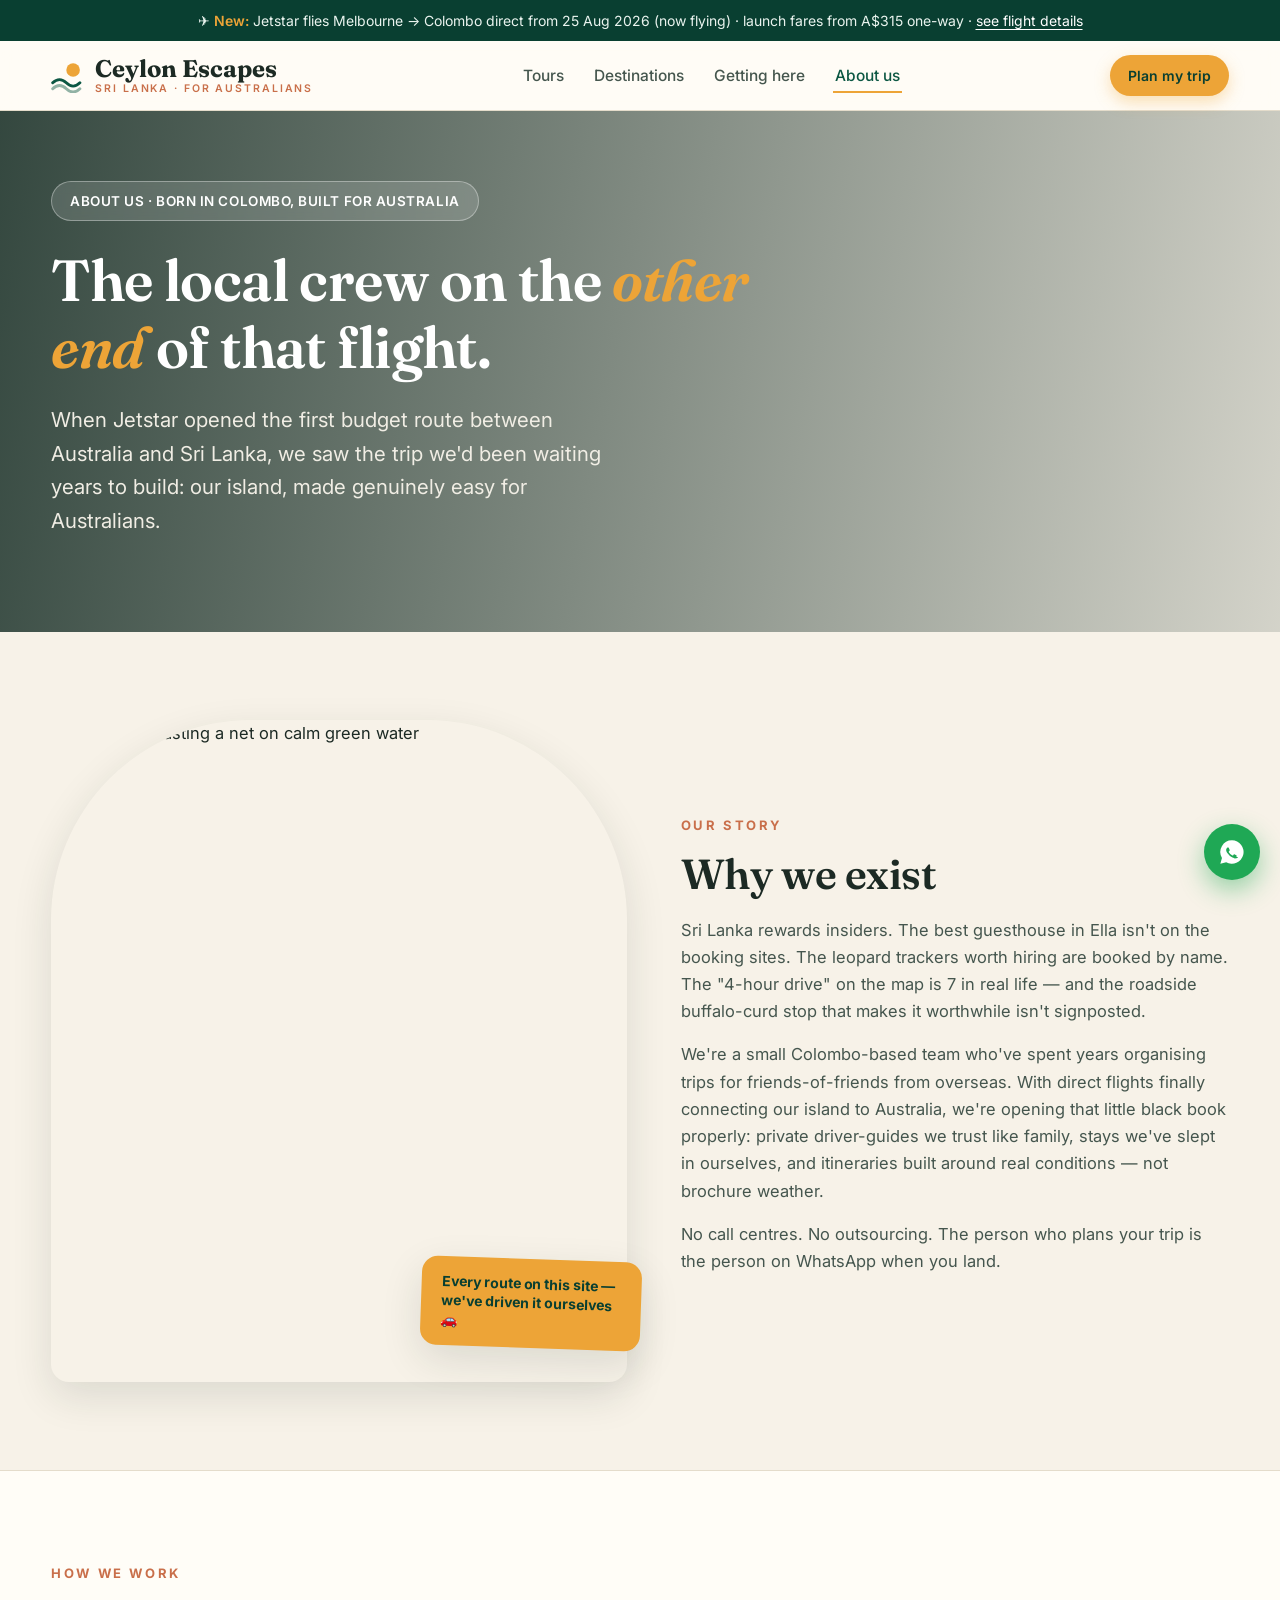
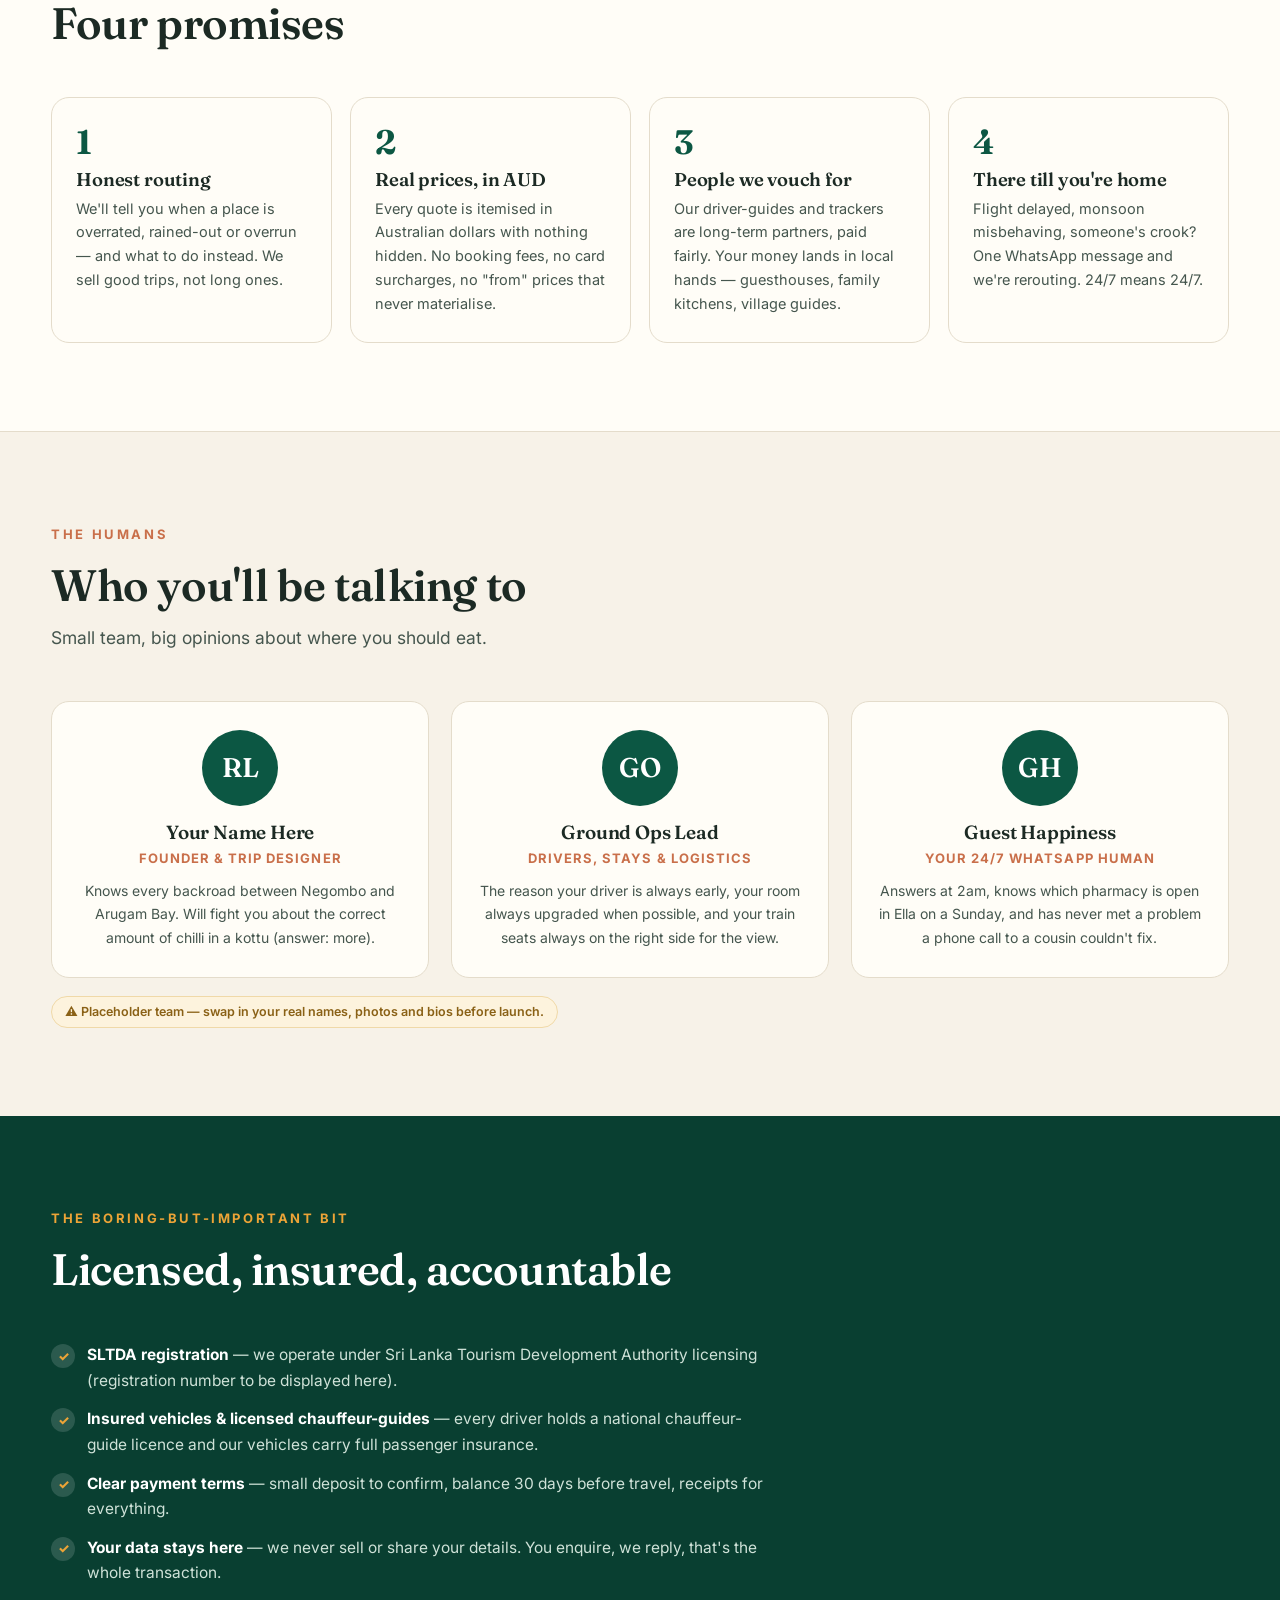
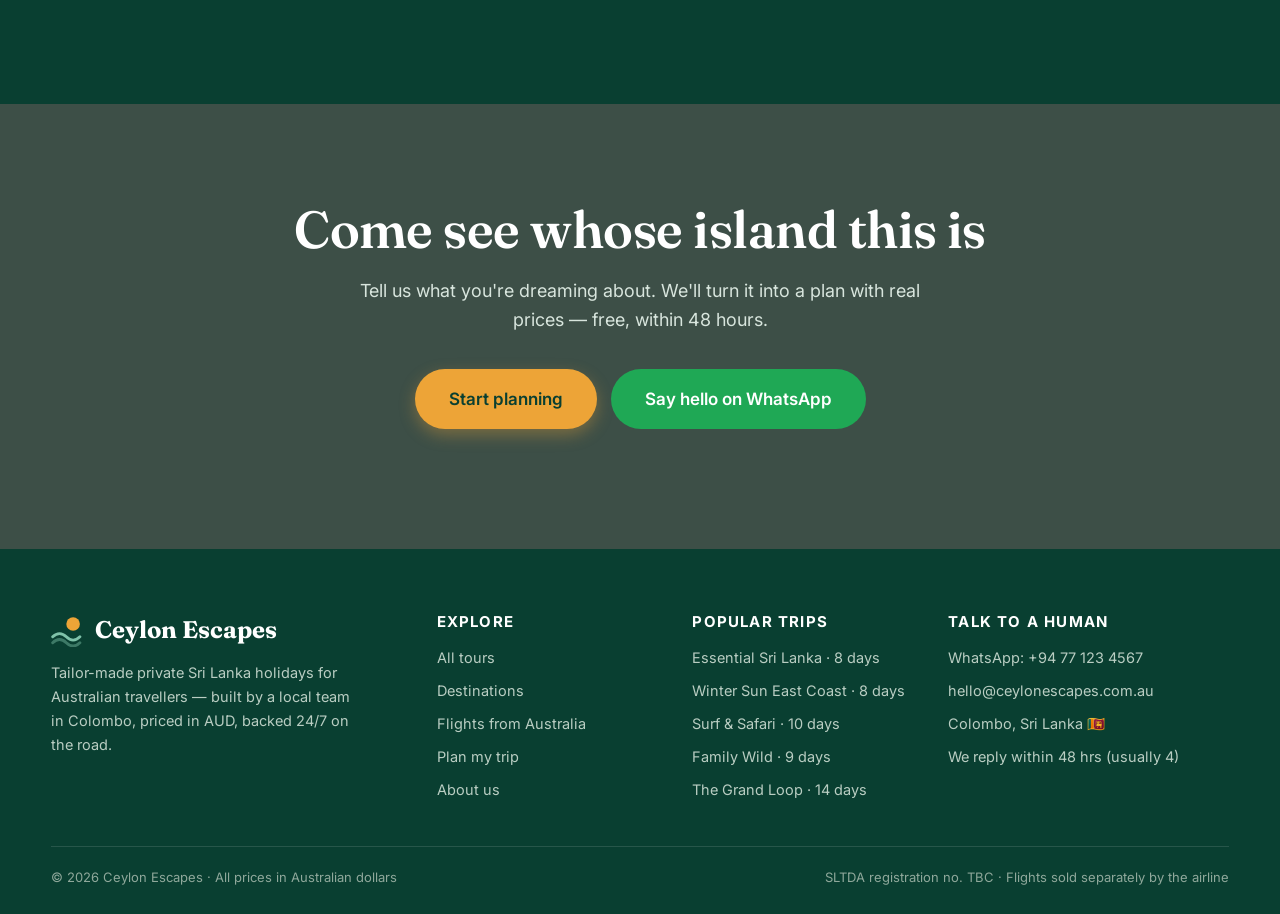
==== ceylon-escapes-website/about.html @ bedb2dac "Initial commit: Ceylon Escapes travel agency website - HTML pages for tours, destinations, flights, " ====
<!doctype html>
<html lang="en-AU">
<head>
<meta charset="utf-8">
<meta name="viewport" content="width=device-width, initial-scale=1">
<title>About Us — Your Local Crew in Sri Lanka | Ceylon Escapes</title>
<meta name="description" content="Ceylon Escapes is a Colombo-based team building tailor-made Sri Lanka holidays for Australian travellers — local knowledge, AUD pricing, and 24/7 support on the road.">
<link rel="icon" href="data:image/svg+xml,<svg xmlns='http://www.w3.org/2000/svg' viewBox='0 0 100 100'><text y='.9em' font-size='90'>🌴</text></svg>">
<link rel="preconnect" href="https://fonts.googleapis.com">
<link rel="preconnect" href="https://fonts.gstatic.com" crossorigin>
<link href="https://fonts.googleapis.com/css2?family=Fraunces:opsz,wght@9..144,500..700&family=Inter:wght@400;500;600;700&display=swap" rel="stylesheet">
<link rel="stylesheet" href="css/style.css?v=2">
</head>
<body>

<div class="announce">
  ✈ <strong>New:</strong> Jetstar flies Melbourne → Colombo direct from 25 Aug 2026
  (<span class="count" data-countdown></span>) · launch fares from A$315 one-way ·
  <a href="flights.html">see flight details</a>
</div>

<header class="navbar">
  <div class="container navbar-inner">
    <a class="logo" href="index.html" aria-label="Ceylon Escapes home">
      <svg viewBox="0 0 40 40" fill="none" aria-hidden="true">
        <circle cx="26" cy="13" r="8" fill="#eda437"/>
        <path d="M2 28c5-5 11-5 16 0s11 5 16 0" stroke="#0c5743" stroke-width="3.4" stroke-linecap="round"/>
        <path d="M2 35c5-5 11-5 16 0s11 5 16 0" stroke="#0c5743" stroke-width="3.4" stroke-linecap="round" opacity=".45"/>
      </svg>
      <span>Ceylon Escapes<small>Sri Lanka · for Australians</small></span>
    </a>
    <nav aria-label="Main">
      <ul class="nav-links">
        <li><a href="tours.html">Tours</a></li>
        <li><a href="destinations.html">Destinations</a></li>
        <li><a href="flights.html">Getting here</a></li>
        <li><a href="about.html" class="active">About us</a></li>
      </ul>
    </nav>
    <div class="nav-cta">
      <a class="btn btn-primary btn-sm" href="plan.html">Plan my trip</a>
      <button class="nav-toggle" aria-expanded="false" aria-label="Menu">☰</button>
    </div>
  </div>
</header>

<main id="main">

<section class="hero page-hero">
  <div class="hero-bg" style="background-image:url('https://images.unsplash.com/photo-1509982724584-2ce0d4366d8b?q=80&w=2000&auto=format&fit=crop')"></div>
  <div class="container">
    <div class="hero-inner">
      <span class="kicker">ABOUT US · BORN IN COLOMBO, BUILT FOR AUSTRALIA</span>
      <h1>The local crew on the <em>other end</em> of that flight.</h1>
      <p class="lead">When Jetstar opened the first budget route between Australia and Sri Lanka, we saw the trip we'd been waiting years to build: our island, made genuinely easy for Australians.</p>
    </div>
  </div>
</section>

<section class="section">
  <div class="container split">
    <div class="split-media reveal">
      <img src="https://images.unsplash.com/photo-1595009900544-9063bf483547?q=80&w=1100&auto=format&fit=crop" alt="Fisherman casting a net on calm green water">
      <div class="sticker">Every route on this site — we've driven it ourselves 🚗</div>
    </div>
    <div class="split-body reveal">
      <span class="eyebrow">Our story</span>
      <h2>Why we exist</h2>
      <p>Sri Lanka rewards insiders. The best guesthouse in Ella isn't on the booking sites. The leopard trackers worth hiring are booked by name. The "4-hour drive" on the map is 7 in real life — and the roadside buffalo-curd stop that makes it worthwhile isn't signposted.</p>
      <p>We're a small Colombo-based team who've spent years organising trips for friends-of-friends from overseas. With direct flights finally connecting our island to Australia, we're opening that little black book properly: private driver-guides we trust like family, stays we've slept in ourselves, and itineraries built around real conditions — not brochure weather.</p>
      <p>No call centres. No outsourcing. The person who plans your trip is the person on WhatsApp when you land.</p>
    </div>
  </div>
</section>

<section class="section on-paper">
  <div class="container">
    <div class="section-head reveal">
      <span class="eyebrow">How we work</span>
      <h2>Four promises</h2>
    </div>
    <div class="why-grid" style="grid-template-columns:repeat(4,1fr)">
      <div class="why-card reveal">
        <div class="num">1</div>
        <h3>Honest routing</h3>
        <p>We'll tell you when a place is overrated, rained-out or overrun — and what to do instead. We sell good trips, not long ones.</p>
      </div>
      <div class="why-card reveal">
        <div class="num">2</div>
        <h3>Real prices, in AUD</h3>
        <p>Every quote is itemised in Australian dollars with nothing hidden. No booking fees, no card surcharges, no "from" prices that never materialise.</p>
      </div>
      <div class="why-card reveal">
        <div class="num">3</div>
        <h3>People we vouch for</h3>
        <p>Our driver-guides and trackers are long-term partners, paid fairly. Your money lands in local hands — guesthouses, family kitchens, village guides.</p>
      </div>
      <div class="why-card reveal">
        <div class="num">4</div>
        <h3>There till you're home</h3>
        <p>Flight delayed, monsoon misbehaving, someone's crook? One WhatsApp message and we're rerouting. 24/7 means 24/7.</p>
      </div>
    </div>
  </div>
</section>

<!-- TEAM — placeholder cards: replace names, roles and blurbs with your real team -->
<section class="section">
  <div class="container">
    <div class="section-head reveal">
      <span class="eyebrow">The humans</span>
      <h2>Who you'll be talking to</h2>
      <p>Small team, big opinions about where you should eat.</p>
    </div>
    <div class="team-grid">
      <div class="team-card reveal">
        <div class="avatar">RL</div>
        <h3>Your Name Here</h3>
        <div class="role">Founder &amp; Trip Designer</div>
        <p>Knows every backroad between Negombo and Arugam Bay. Will fight you about the correct amount of chilli in a kottu (answer: more).</p>
      </div>
      <div class="team-card reveal">
        <div class="avatar">GO</div>
        <h3>Ground Ops Lead</h3>
        <div class="role">Drivers, stays &amp; logistics</div>
        <p>The reason your driver is always early, your room always upgraded when possible, and your train seats always on the right side for the view.</p>
      </div>
      <div class="team-card reveal">
        <div class="avatar">GH</div>
        <h3>Guest Happiness</h3>
        <div class="role">Your 24/7 WhatsApp human</div>
        <p>Answers at 2am, knows which pharmacy is open in Ella on a Sunday, and has never met a problem a phone call to a cousin couldn't fix.</p>
      </div>
    </div>
    <div class="sample-note reveal">⚠ Placeholder team — swap in your real names, photos and bios before launch.</div>
  </div>
</section>

<section class="section on-green">
  <div class="container">
    <div class="section-head reveal">
      <span class="eyebrow">The boring-but-important bit</span>
      <h2>Licensed, insured, accountable</h2>
    </div>
    <ul class="tick-list" style="max-width:720px">
      <li><span class="tick">✓</span><div><strong>SLTDA registration</strong> — we operate under Sri Lanka Tourism Development Authority licensing (registration number to be displayed here).</div></li>
      <li><span class="tick">✓</span><div><strong>Insured vehicles &amp; licensed chauffeur-guides</strong> — every driver holds a national chauffeur-guide licence and our vehicles carry full passenger insurance.</div></li>
      <li><span class="tick">✓</span><div><strong>Clear payment terms</strong> — small deposit to confirm, balance 30 days before travel, receipts for everything.</div></li>
      <li><span class="tick">✓</span><div><strong>Your data stays here</strong> — we never sell or share your details. You enquire, we reply, that's the whole transaction.</div></li>
    </ul>
  </div>
</section>

<section class="cta-band">
  <div class="cta-bg" style="background-image:url('https://images.unsplash.com/photo-1569670380685-4582bf29a24a?q=80&w=1800&auto=format&fit=crop')"></div>
  <div class="container cta-band-inner">
    <h2>Come see whose island this is</h2>
    <p>Tell us what you're dreaming about. We'll turn it into a plan with real prices — free, within 48 hours.</p>
    <div class="hero-actions">
      <a class="btn btn-primary btn-lg" href="plan.html">Start planning</a>
      <a class="btn btn-whatsapp btn-lg" href="https://wa.me/94771234567" target="_blank" rel="noopener">Say hello on WhatsApp</a>
    </div>
  </div>
</section>

</main>

<footer>
  <div class="container">
    <div class="footer-inner">
      <div class="footer-brand">
        <a class="logo" href="index.html">
          <svg viewBox="0 0 40 40" fill="none" aria-hidden="true">
            <circle cx="26" cy="13" r="8" fill="#eda437"/>
            <path d="M2 28c5-5 11-5 16 0s11 5 16 0" stroke="#7fc2a9" stroke-width="3.4" stroke-linecap="round"/>
            <path d="M2 35c5-5 11-5 16 0s11 5 16 0" stroke="#7fc2a9" stroke-width="3.4" stroke-linecap="round" opacity=".45"/>
          </svg>
          <span>Ceylon Escapes</span>
        </a>
        <p>Tailor-made private Sri Lanka holidays for Australian travellers — built by a local team in Colombo, priced in AUD, backed 24/7 on the road.</p>
      </div>
      <div>
        <h4>Explore</h4>
        <ul>
          <li><a href="tours.html">All tours</a></li>
          <li><a href="destinations.html">Destinations</a></li>
          <li><a href="flights.html">Flights from Australia</a></li>
          <li><a href="plan.html">Plan my trip</a></li>
          <li><a href="about.html">About us</a></li>
        </ul>
      </div>
      <div>
        <h4>Popular trips</h4>
        <ul>
          <li><a href="tour-essential-sri-lanka.html">Essential Sri Lanka · 8 days</a></li>
          <li><a href="tours.html">Winter Sun East Coast · 8 days</a></li>
          <li><a href="tours.html">Surf &amp; Safari · 10 days</a></li>
          <li><a href="tours.html">Family Wild · 9 days</a></li>
          <li><a href="tours.html">The Grand Loop · 14 days</a></li>
        </ul>
      </div>
      <div>
        <h4>Talk to a human</h4>
        <ul>
          <li><a href="https://wa.me/94771234567" target="_blank" rel="noopener">WhatsApp: +94 77 123 4567</a></li>
          <li><a href="mailto:hello@ceylonescapes.com.au">hello@ceylonescapes.com.au</a></li>
          <li>Colombo, Sri Lanka 🇱🇰</li>
          <li>We reply within 48 hrs (usually 4)</li>
        </ul>
      </div>
    </div>
    <div class="footer-bottom">
      <span>© <span data-year></span> Ceylon Escapes · All prices in Australian dollars</span>
      <span>SLTDA registration no. TBC · Flights sold separately by the airline</span>
    </div>
  </div>
</footer>

<a class="wa-float" href="https://wa.me/94771234567" target="_blank" rel="noopener" aria-label="Chat on WhatsApp">
  <svg viewBox="0 0 24 24" fill="currentColor"><path d="M12 2a10 10 0 0 0-8.6 15.1L2 22l5-1.3A10 10 0 1 0 12 2Zm5.2 14.2c-.2.6-1.2 1.1-1.7 1.2-.4.1-1 .1-1.6-.1a13 13 0 0 1-1.5-.5 11.6 11.6 0 0 1-4.4-3.9c-.3-.5-1-1.5-1-2.6 0-1 .5-1.5.7-1.8.2-.2.5-.3.6-.3h.5c.1 0 .3 0 .5.4l.7 1.7c0 .2.1.3 0 .5l-.3.4-.4.4c-.1.1-.2.3-.1.5s.6 1 1.3 1.7a6 6 0 0 0 1.9 1.2c.2.1.4.1.5-.1l.6-.7c.1-.2.3-.3.5-.2l1.6.7c.2.1.4.2.4.3 0 .1 0 .6-.2 1.2Z"/></svg>
</a>

<script src="js/main.js?v=2"></script>
</body>
</html>
---- ceylon-escapes-website/css/style.css ----
/* ============================================================
   Ceylon Escapes — style.css
   Palette: tea green + saffron + warm sand. Type: Fraunces + Inter.
   ============================================================ */

:root {
  --ink: #1c2a24;
  --ink-soft: #45564e;
  --green: #0c5743;
  --green-deep: #093f31;
  --green-tint: #e3efe9;
  --saffron: #eda437;
  --saffron-deep: #d18a1f;
  --terracotta: #c96f4a;
  --sand: #f7f2e8;
  --paper: #fffdf7;
  --line: #e4dccb;
  --white: #ffffff;
  --shadow: 0 14px 40px rgba(28, 42, 36, 0.12);
  --shadow-soft: 0 6px 18px rgba(28, 42, 36, 0.08);
  --radius: 18px;
  --font-display: "Fraunces", Georgia, serif;
  --font-body: "Inter", -apple-system, "Segoe UI", sans-serif;
}

* { margin: 0; padding: 0; box-sizing: border-box; }

html { scroll-behavior: smooth; }

body {
  font-family: var(--font-body);
  color: var(--ink);
  background: var(--sand);
  line-height: 1.65;
  font-size: 16.5px;
  -webkit-font-smoothing: antialiased;
}

img { max-width: 100%; display: block; }

a { color: var(--green); text-decoration: none; }
a:hover { color: var(--green-deep); }

h1, h2, h3, h4 {
  font-family: var(--font-display);
  font-weight: 600;
  line-height: 1.15;
  color: var(--ink);
  letter-spacing: -0.01em;
}

.container { width: min(1180px, 92%); margin: 0 auto; }
.container-narrow { width: min(860px, 92%); margin: 0 auto; }

/* ---------- Announcement bar ---------- */
.announce {
  background: var(--green-deep);
  color: #eaf4ef;
  font-size: 14px;
  text-align: center;
  padding: 9px 14px;
}
.announce strong { color: var(--saffron); font-weight: 600; }
.announce a { color: #fff; text-decoration: underline; text-underline-offset: 3px; }
.announce .count { font-variant-numeric: tabular-nums; }

/* ---------- Header ---------- */
.navbar {
  position: sticky;
  top: 0;
  z-index: 90;
  background: rgba(255, 253, 247, 0.92);
  backdrop-filter: blur(10px);
  border-bottom: 1px solid var(--line);
  transition: box-shadow 0.25s;
}
.navbar.scrolled { box-shadow: var(--shadow-soft); }
.navbar-inner {
  display: flex;
  align-items: center;
  justify-content: space-between;
  gap: 20px;
  padding: 14px 0;
}
.logo {
  display: flex;
  align-items: center;
  gap: 10px;
  font-family: var(--font-display);
  font-size: 24px;
  font-weight: 700;
  color: var(--ink);
  line-height: 1;
}
.logo svg { width: 34px; height: 34px; flex: none; }
.logo small {
  display: block;
  font-family: var(--font-body);
  font-size: 10.5px;
  font-weight: 600;
  letter-spacing: 0.18em;
  text-transform: uppercase;
  color: var(--terracotta);
  margin-top: 3px;
}
.nav-links { display: flex; align-items: center; gap: 26px; list-style: none; }
.nav-links a {
  color: var(--ink-soft);
  font-weight: 500;
  font-size: 15.5px;
  padding: 6px 2px;
  border-bottom: 2px solid transparent;
}
.nav-links a:hover, .nav-links a.active { color: var(--green); border-bottom-color: var(--saffron); }
.nav-cta { display: flex; align-items: center; gap: 12px; }
.nav-toggle {
  display: none;
  background: none;
  border: 1px solid var(--line);
  border-radius: 10px;
  padding: 8px 11px;
  font-size: 18px;
  cursor: pointer;
  color: var(--ink);
}

/* ---------- Buttons ---------- */
.btn {
  display: inline-flex;
  align-items: center;
  justify-content: center;
  gap: 8px;
  border: 0;
  border-radius: 999px;
  padding: 13px 26px;
  font-family: var(--font-body);
  font-size: 15.5px;
  font-weight: 600;
  cursor: pointer;
  transition: transform 0.15s, box-shadow 0.15s, background 0.15s;
  white-space: nowrap;
}
.btn:hover { transform: translateY(-1px); }
.btn-primary { background: var(--saffron); color: var(--green-deep); box-shadow: 0 6px 16px rgba(237, 164, 55, 0.35); }
.btn-primary:hover { background: #f3b04a; color: var(--green-deep); }
.btn-dark { background: var(--green); color: #fff; }
.btn-dark:hover { background: var(--green-deep); color: #fff; }
.btn-ghost { background: transparent; color: var(--ink); border: 1.5px solid var(--ink-soft); }
.btn-ghost:hover { border-color: var(--green); color: var(--green); }
.btn-light { background: #fff; color: var(--ink); box-shadow: var(--shadow-soft); }
.btn-whatsapp { background: #1fa855; color: #fff; }
.btn-whatsapp:hover { background: #179147; color: #fff; }
.btn-lg { padding: 16px 34px; font-size: 17px; }
.btn-sm { padding: 9px 18px; font-size: 14px; }

/* ---------- Hero ---------- */
.hero {
  position: relative;
  min-height: 86vh;
  display: flex;
  align-items: center;
  color: #fff;
  isolation: isolate;
  overflow: hidden;
}
.hero-bg {
  position: absolute;
  inset: 0;
  z-index: -2;
  background-size: cover;
  background-position: center;
}
.hero::after {
  content: "";
  position: absolute;
  inset: 0;
  z-index: -1;
  background: linear-gradient(100deg, rgba(9, 34, 26, 0.82) 0%, rgba(9, 34, 26, 0.45) 55%, rgba(9, 34, 26, 0.15) 100%);
}
.hero-inner { padding: 90px 0; max-width: 720px; }
.hero .kicker {
  display: inline-flex;
  align-items: center;
  gap: 9px;
  background: rgba(255, 255, 255, 0.14);
  border: 1px solid rgba(255, 255, 255, 0.35);
  backdrop-filter: blur(6px);
  border-radius: 999px;
  padding: 8px 18px;
  font-size: 13.5px;
  font-weight: 600;
  letter-spacing: 0.04em;
  margin-bottom: 26px;
}
.hero .kicker .dot { width: 8px; height: 8px; border-radius: 50%; background: var(--saffron); animation: pulse 1.8s infinite; }
@keyframes pulse { 0%,100% { opacity: 1; } 50% { opacity: 0.35; } }
.hero h1 {
  color: #fff;
  font-size: clamp(42px, 6.2vw, 74px);
  font-weight: 620;
  margin-bottom: 22px;
}
.hero h1 em { font-style: italic; color: var(--saffron); }
.hero p.lead { font-size: clamp(17px, 2vw, 20.5px); color: #f0ede4; max-width: 560px; margin-bottom: 34px; }
.hero-actions { display: flex; flex-wrap: wrap; gap: 14px; margin-bottom: 46px; }
.hero-trust { display: flex; flex-wrap: wrap; gap: 10px; }
.hero-trust span {
  font-size: 13.5px;
  font-weight: 500;
  background: rgba(9, 34, 26, 0.45);
  border: 1px solid rgba(255, 255, 255, 0.22);
  border-radius: 999px;
  padding: 7px 15px;
  backdrop-filter: blur(4px);
}

/* Page hero (inner pages) */
.page-hero { min-height: 46vh; }
.page-hero .hero-inner { padding: 70px 0 60px; }
.page-hero h1 { font-size: clamp(36px, 5vw, 58px); }

/* ---------- Sections ---------- */
.section { padding: 88px 0; }
.section.tight { padding: 64px 0; }
.section.on-paper { background: var(--paper); border-top: 1px solid var(--line); border-bottom: 1px solid var(--line); }
.section.on-green { background: var(--green-deep); color: #dcebe3; }
.section.on-green h2, .section.on-green h3 { color: #fff; }
/* …but headings inside light cards placed on green sections stay dark */
.section.on-green .step h3, .section.on-green .why-card h3, .section.on-green .quote-card h3 { color: var(--ink); }

.eyebrow {
  display: inline-block;
  font-size: 13px;
  font-weight: 700;
  letter-spacing: 0.2em;
  text-transform: uppercase;
  color: var(--terracotta);
  margin-bottom: 14px;
}
.on-green .eyebrow { color: var(--saffron); }

.section-head { max-width: 640px; margin-bottom: 48px; }
.section-head.center { margin-left: auto; margin-right: auto; text-align: center; }
.section-head h2 { font-size: clamp(30px, 3.6vw, 44px); margin-bottom: 14px; }
.section-head p { color: var(--ink-soft); font-size: 17.5px; }
.on-green .section-head p { color: #bcd6ca; }
.section-head .head-cta { margin-top: 18px; }

/* ---------- Why strip (stat cards) ---------- */
.why-grid { display: grid; grid-template-columns: repeat(3, 1fr); gap: 18px; }
.why-card {
  background: var(--paper);
  border: 1px solid var(--line);
  border-radius: var(--radius);
  padding: 26px 24px;
  transition: transform 0.2s, box-shadow 0.2s;
}
.why-card:hover { transform: translateY(-3px); box-shadow: var(--shadow-soft); }
.why-card .num {
  font-family: var(--font-display);
  font-size: 34px;
  font-weight: 650;
  color: var(--green);
  line-height: 1.1;
  margin-bottom: 8px;
}
.why-card .num small { font-size: 18px; color: var(--terracotta); }
.why-card h3 { font-size: 18.5px; margin-bottom: 6px; }
.why-card p { font-size: 14.5px; color: var(--ink-soft); }

/* ---------- Tour cards ---------- */
.tour-grid { display: grid; grid-template-columns: repeat(3, 1fr); gap: 26px; }
.tour-card {
  background: var(--paper);
  border: 1px solid var(--line);
  border-radius: var(--radius);
  overflow: hidden;
  display: flex;
  flex-direction: column;
  transition: transform 0.22s, box-shadow 0.22s;
}
.tour-card:hover { transform: translateY(-5px); box-shadow: var(--shadow); }
.tour-media { position: relative; aspect-ratio: 4 / 2.9; overflow: hidden; }
.tour-media img { width: 100%; height: 100%; object-fit: cover; transition: transform 0.5s; }
.tour-card:hover .tour-media img { transform: scale(1.05); }
.tour-media .flag {
  position: absolute;
  top: 14px;
  left: 14px;
  background: var(--paper);
  color: var(--green-deep);
  font-size: 12.5px;
  font-weight: 700;
  border-radius: 999px;
  padding: 6px 13px;
  box-shadow: var(--shadow-soft);
}
.tour-media .flag.hot { background: var(--saffron); }
.tour-body { padding: 22px 22px 24px; display: flex; flex-direction: column; flex: 1; }
.tour-meta { display: flex; gap: 14px; font-size: 13px; font-weight: 600; color: var(--terracotta); letter-spacing: 0.06em; text-transform: uppercase; margin-bottom: 10px; }
.tour-card h3 { font-size: 22px; margin-bottom: 8px; }
.tour-route { font-size: 14px; color: var(--ink-soft); margin-bottom: 14px; }
.tour-tags { display: flex; flex-wrap: wrap; gap: 7px; margin-bottom: 18px; }
.tour-tags span { font-size: 12.5px; font-weight: 600; background: var(--green-tint); color: var(--green-deep); border-radius: 999px; padding: 4px 11px; }
.tour-foot { margin-top: auto; display: flex; align-items: flex-end; justify-content: space-between; gap: 10px; border-top: 1px dashed var(--line); padding-top: 16px; }
.price small { display: block; font-size: 12px; color: var(--ink-soft); font-weight: 500; }
.price .amount { font-family: var(--font-display); font-size: 25px; font-weight: 650; color: var(--green); }
.price .amount sup { font-size: 13px; margin-right: 2px; }

/* ---------- Destination tiles ---------- */
.dest-grid { display: grid; grid-template-columns: repeat(4, 1fr); gap: 18px; }
.dest-tile {
  position: relative;
  border-radius: var(--radius);
  overflow: hidden;
  aspect-ratio: 3 / 3.7;
  display: block;
  color: #fff;
  isolation: isolate;
}
.dest-tile img { position: absolute; inset: 0; width: 100%; height: 100%; object-fit: cover; z-index: -2; transition: transform 0.45s; }
.dest-tile::after { content: ""; position: absolute; inset: 0; z-index: -1; background: linear-gradient(180deg, rgba(9,34,26,0) 35%, rgba(9,34,26,0.85) 100%); }
.dest-tile:hover img { transform: scale(1.06); }
.dest-tile .dest-label { position: absolute; left: 18px; right: 18px; bottom: 16px; }
.dest-tile h3 { color: #fff; font-size: 21px; margin-bottom: 3px; }
.dest-tile p { font-size: 13px; color: #e4ded0; }
.dest-tile .when { position: absolute; top: 13px; left: 13px; font-size: 11.5px; font-weight: 700; letter-spacing: 0.05em; background: rgba(9,34,26,0.55); border: 1px solid rgba(255,255,255,0.25); backdrop-filter: blur(4px); border-radius: 999px; padding: 5px 11px; }

/* ---------- Experience tiles (horizontal scroll on mobile) ---------- */
.exp-grid { display: grid; grid-template-columns: repeat(3, 1fr); gap: 18px; }
.exp-tile { position: relative; border-radius: var(--radius); overflow: hidden; aspect-ratio: 16 / 10.5; display: block; color: #fff; isolation: isolate; }
.exp-tile img { position: absolute; inset: 0; width: 100%; height: 100%; object-fit: cover; z-index: -2; transition: transform 0.45s; }
.exp-tile::after { content: ""; position: absolute; inset: 0; z-index: -1; background: linear-gradient(180deg, rgba(9,34,26,0.05) 30%, rgba(9,34,26,0.8) 100%); }
.exp-tile:hover img { transform: scale(1.05); }
.exp-tile .exp-label { position: absolute; left: 18px; bottom: 15px; right: 18px; }
.exp-tile h3 { color: #fff; font-size: 20px; }
.exp-tile p { font-size: 13px; color: #e4ded0; }

/* ---------- Split feature (winter escape / jetstar) ---------- */
.split { display: grid; grid-template-columns: 1.05fr 1fr; gap: 54px; align-items: center; }
.split-media { position: relative; }
.split-media img {
  width: 100%;
  aspect-ratio: 4 / 4.6;
  object-fit: cover;
  border-radius: 200px 200px var(--radius) var(--radius);
  box-shadow: var(--shadow);
}
.split-media .sticker {
  position: absolute;
  right: -14px;
  bottom: 34px;
  background: var(--saffron);
  color: var(--green-deep);
  font-weight: 700;
  font-size: 14px;
  line-height: 1.35;
  padding: 16px 20px;
  border-radius: 16px;
  box-shadow: var(--shadow);
  max-width: 220px;
  transform: rotate(2deg);
}
.split-body h2 { font-size: clamp(30px, 3.4vw, 42px); margin-bottom: 18px; }
.split-body > p { color: var(--ink-soft); margin-bottom: 16px; }
.tick-list { list-style: none; margin: 22px 0 30px; display: grid; gap: 13px; }
.tick-list li { display: flex; gap: 12px; align-items: flex-start; font-size: 15.5px; }
.tick-list li strong { color: var(--ink); }
.tick-list .tick {
  flex: none;
  width: 24px;
  height: 24px;
  margin-top: 2px;
  border-radius: 50%;
  background: var(--green-tint);
  color: var(--green);
  display: inline-flex;
  align-items: center;
  justify-content: center;
  font-size: 13px;
  font-weight: 800;
}
.on-green .tick-list .tick { background: rgba(255,255,255,0.14); color: var(--saffron); }
.on-green .tick-list li { color: #cfe2d8; }
.on-green .tick-list li strong { color: #fff; }

/* ---------- Steps ---------- */
.steps { display: grid; grid-template-columns: repeat(3, 1fr); gap: 22px; counter-reset: step; }
.step {
  background: var(--paper);
  border: 1px solid var(--line);
  border-radius: var(--radius);
  padding: 30px 26px;
  position: relative;
}
.step .step-num {
  font-family: var(--font-display);
  font-size: 46px;
  font-weight: 650;
  color: var(--saffron);
  line-height: 1;
  margin-bottom: 14px;
}
.step h3 { font-size: 20px; margin-bottom: 8px; }
.step p { font-size: 14.5px; color: var(--ink-soft); }

/* ---------- Quotes ---------- */
.quote-grid { display: grid; grid-template-columns: repeat(3, 1fr); gap: 22px; }
.quote-card {
  background: var(--paper);
  border: 1px solid var(--line);
  border-radius: var(--radius);
  padding: 28px 26px;
  display: flex;
  flex-direction: column;
  gap: 16px;
}
.quote-card .stars { color: var(--saffron); font-size: 15px; letter-spacing: 2px; }
.quote-card blockquote { font-size: 15.5px; color: var(--ink); font-style: italic; flex: 1; }
.quote-who { display: flex; align-items: center; gap: 12px; }
.quote-who .avatar {
  width: 42px;
  height: 42px;
  border-radius: 50%;
  background: var(--green);
  color: #fff;
  display: flex;
  align-items: center;
  justify-content: center;
  font-weight: 700;
  font-size: 15px;
  flex: none;
}
.quote-who .name { font-weight: 600; font-size: 14.5px; line-height: 1.3; }
.quote-who .name small { display: block; color: var(--ink-soft); font-weight: 500; }
.sample-note {
  display: inline-flex;
  align-items: center;
  gap: 8px;
  font-size: 12.5px;
  font-weight: 600;
  color: #8a6116;
  background: #fdf3dd;
  border: 1px solid #f0d9a8;
  border-radius: 999px;
  padding: 5px 13px;
  margin-top: 18px;
}

/* ---------- FAQ / accordion ---------- */
.faq-list { display: grid; gap: 12px; }
.faq-item { background: var(--paper); border: 1px solid var(--line); border-radius: 14px; overflow: hidden; }
.faq-item button {
  width: 100%;
  background: none;
  border: 0;
  text-align: left;
  font-family: var(--font-body);
  font-size: 16.5px;
  font-weight: 600;
  color: var(--ink);
  padding: 19px 54px 19px 22px;
  cursor: pointer;
  position: relative;
}
.faq-item button::after {
  content: "+";
  position: absolute;
  right: 20px;
  top: 50%;
  transform: translateY(-50%);
  font-size: 22px;
  color: var(--terracotta);
  transition: transform 0.2s;
}
.faq-item.open button::after { content: "–"; }
.faq-body { max-height: 0; overflow: hidden; transition: max-height 0.3s ease; }
.faq-body-inner { padding: 0 22px 20px; color: var(--ink-soft); font-size: 15px; }
.faq-body-inner a { font-weight: 600; }

/* ---------- CTA band ---------- */
.cta-band { position: relative; color: #fff; text-align: center; isolation: isolate; overflow: hidden; }
.cta-band .cta-bg { position: absolute; inset: 0; z-index: -2; background-size: cover; background-position: center 65%; }
.cta-band::after { content: ""; position: absolute; inset: 0; z-index: -1; background: rgba(9, 34, 26, 0.78); }
.cta-band-inner { padding: 96px 0; }
.cta-band h2 { color: #fff; font-size: clamp(32px, 4.2vw, 52px); margin-bottom: 16px; }
.cta-band p { color: #d8e5dd; font-size: 18px; max-width: 560px; margin: 0 auto 34px; }
.cta-band .hero-actions { justify-content: center; margin-bottom: 24px; }
.cta-band .fine { font-size: 13.5px; color: #b9cdc2; }

/* ---------- Footer ---------- */
footer { background: var(--green-deep); color: #b9cdc2; font-size: 14.5px; }
.footer-inner { display: grid; grid-template-columns: 1.6fr 1fr 1fr 1.3fr; gap: 40px; padding: 64px 0 44px; }
footer h4 { color: #fff; font-size: 15px; font-family: var(--font-body); font-weight: 700; letter-spacing: 0.08em; text-transform: uppercase; margin-bottom: 16px; }
footer ul { list-style: none; display: grid; gap: 9px; }
footer a { color: #b9cdc2; }
footer a:hover { color: var(--saffron); }
.footer-brand .logo { color: #fff; margin-bottom: 14px; }
.footer-brand p { max-width: 300px; }
.footer-bottom { border-top: 1px solid rgba(255,255,255,0.12); padding: 20px 0 26px; display: flex; flex-wrap: wrap; gap: 10px 24px; justify-content: space-between; font-size: 13px; color: #8fa89b; }

/* ---------- Filter chips (tours page) ---------- */
.filter-bar { display: flex; flex-wrap: wrap; gap: 10px; margin-bottom: 40px; }
.filter-chip {
  border: 1.5px solid var(--line);
  background: var(--paper);
  color: var(--ink-soft);
  border-radius: 999px;
  padding: 9px 20px;
  font-size: 14.5px;
  font-weight: 600;
  cursor: pointer;
  font-family: var(--font-body);
  transition: all 0.15s;
}
.filter-chip:hover { border-color: var(--green); color: var(--green); }
.filter-chip.active { background: var(--green); border-color: var(--green); color: #fff; }

/* ---------- Itinerary page ---------- */
.tour-hero-meta { display: flex; flex-wrap: wrap; gap: 12px; margin-top: 8px; }
.tour-hero-meta span { background: rgba(9,34,26,0.5); border: 1px solid rgba(255,255,255,0.25); backdrop-filter: blur(4px); border-radius: 999px; padding: 7px 16px; font-size: 13.5px; font-weight: 600; }
.itin-layout { display: grid; grid-template-columns: 1.75fr 1fr; gap: 48px; align-items: start; }
.day-list { display: grid; gap: 14px; }
.day-item { background: var(--paper); border: 1px solid var(--line); border-radius: 14px; overflow: hidden; }
.day-item button {
  width: 100%;
  display: flex;
  align-items: center;
  gap: 16px;
  background: none;
  border: 0;
  text-align: left;
  padding: 18px 52px 18px 18px;
  cursor: pointer;
  font-family: var(--font-body);
  position: relative;
}
.day-item button::after { content: "+"; position: absolute; right: 20px; font-size: 20px; color: var(--terracotta); }
.day-item.open button::after { content: "–"; }
.day-chip {
  flex: none;
  background: var(--green-tint);
  color: var(--green-deep);
  font-size: 12px;
  font-weight: 800;
  letter-spacing: 0.04em;
  border-radius: 10px;
  padding: 8px 11px;
  text-transform: uppercase;
}
.day-item h3 { font-size: 17.5px; font-family: var(--font-body); font-weight: 650; }
.day-item h3 small { display: block; font-size: 13px; font-weight: 500; color: var(--ink-soft); margin-top: 2px; }
.day-body { max-height: 0; overflow: hidden; transition: max-height 0.3s ease; }
.day-body-inner { padding: 0 20px 20px 20px; color: var(--ink-soft); font-size: 15px; }
.day-body-inner .sleep { display: block; margin-top: 10px; font-size: 13.5px; font-weight: 600; color: var(--green); }

.book-box {
  position: sticky;
  top: 96px;
  background: var(--paper);
  border: 1px solid var(--line);
  border-radius: var(--radius);
  padding: 28px 26px;
  box-shadow: var(--shadow-soft);
}
.book-box .price { margin-bottom: 6px; }
.book-box .price .amount { font-size: 34px; }
.book-box .fine { font-size: 13px; color: var(--ink-soft); margin-bottom: 20px; }
.book-box .btn { width: 100%; margin-bottom: 10px; }
.book-box .assure { font-size: 13px; color: var(--ink-soft); display: grid; gap: 7px; margin-top: 14px; }
.book-box .assure span::before { content: "✓  "; color: var(--green); font-weight: 700; }

.inc-grid { display: grid; grid-template-columns: 1fr 1fr; gap: 26px; }
.inc-col { background: var(--paper); border: 1px solid var(--line); border-radius: var(--radius); padding: 26px; }
.inc-col h3 { font-size: 19px; margin-bottom: 14px; }
.inc-col ul { list-style: none; display: grid; gap: 10px; font-size: 15px; color: var(--ink-soft); }
.inc-col.yes li::before { content: "✓  "; color: var(--green); font-weight: 700; }
.inc-col.no li::before { content: "✕  "; color: var(--terracotta); font-weight: 700; }

.gallery-strip { display: grid; grid-template-columns: repeat(6, 1fr); gap: 10px; }
.gallery-strip img { border-radius: 12px; aspect-ratio: 1; object-fit: cover; }

/* ---------- Plan (wizard) ---------- */
.wizard {
  background: var(--paper);
  border: 1px solid var(--line);
  border-radius: 22px;
  padding: 40px;
  box-shadow: var(--shadow-soft);
}
.wizard-progress { display: flex; gap: 8px; margin-bottom: 34px; }
.wizard-progress span { flex: 1; height: 5px; border-radius: 99px; background: var(--line); transition: background 0.3s; }
.wizard-progress span.done { background: var(--saffron); }
.wizard-step { display: none; }
.wizard-step.active { display: block; animation: fadeIn 0.3s; }
@keyframes fadeIn { from { opacity: 0; transform: translateY(8px); } to { opacity: 1; transform: none; } }
.wizard-step h2 { font-size: 27px; margin-bottom: 6px; }
.wizard-step > p { color: var(--ink-soft); margin-bottom: 26px; font-size: 15.5px; }
.field-grid { display: grid; grid-template-columns: 1fr 1fr; gap: 18px; }
.field { display: grid; gap: 7px; margin-bottom: 18px; }
.field label { font-size: 14px; font-weight: 600; }
.field input, .field select, .field textarea {
  font-family: var(--font-body);
  font-size: 15.5px;
  color: var(--ink);
  background: #fff;
  border: 1.5px solid var(--line);
  border-radius: 12px;
  padding: 13px 15px;
  width: 100%;
}
.field input:focus, .field select:focus, .field textarea:focus { outline: none; border-color: var(--green); box-shadow: 0 0 0 3px rgba(12, 87, 67, 0.12); }
.option-chips { display: flex; flex-wrap: wrap; gap: 10px; }
.option-chips label { cursor: pointer; }
.option-chips input { position: absolute; opacity: 0; pointer-events: none; }
.option-chips .chip-face {
  display: inline-block;
  border: 1.5px solid var(--line);
  background: #fff;
  border-radius: 999px;
  padding: 10px 20px;
  font-size: 14.5px;
  font-weight: 600;
  color: var(--ink-soft);
  transition: all 0.15s;
}
.option-chips input:checked + .chip-face { background: var(--green); border-color: var(--green); color: #fff; }
.option-chips input:focus-visible + .chip-face { box-shadow: 0 0 0 3px rgba(12,87,67,0.25); }
.wizard-nav { display: flex; justify-content: space-between; gap: 12px; margin-top: 30px; }
.wizard-error { color: #b3401e; font-size: 14px; font-weight: 600; margin-top: 14px; display: none; }
.wizard-success { text-align: center; padding: 30px 10px; display: none; }
.wizard-success .big { font-size: 54px; margin-bottom: 12px; }
.wizard-success h2 { margin-bottom: 10px; }
.wizard-success p { color: var(--ink-soft); max-width: 460px; margin: 0 auto 22px; }

/* ---------- Flight page extras ---------- */
.flight-facts { display: grid; grid-template-columns: repeat(4, 1fr); gap: 18px; }
.flight-fact { background: var(--paper); border: 1px solid var(--line); border-radius: var(--radius); padding: 24px 22px; text-align: center; }
.flight-fact .big { font-family: var(--font-display); font-size: 30px; font-weight: 650; color: var(--green); margin-bottom: 4px; }
.flight-fact p { font-size: 13.5px; color: var(--ink-soft); }
.route-line { display: flex; align-items: center; justify-content: center; gap: 18px; margin: 10px 0 6px; font-family: var(--font-display); font-size: clamp(26px, 4vw, 44px); font-weight: 650; }
.route-line .plane-path { flex: 1; max-width: 300px; border-top: 2.5px dashed var(--saffron); position: relative; }
.route-line .plane-path::after { content: "✈"; position: absolute; right: -6px; top: -16px; color: var(--saffron); font-size: 22px; }
.route-sub { text-align: center; color: var(--ink-soft); font-size: 15px; margin-bottom: 40px; }

.season-table { width: 100%; border-collapse: collapse; background: var(--paper); border-radius: var(--radius); overflow: hidden; box-shadow: var(--shadow-soft); font-size: 15px; }
.season-table th, .season-table td { padding: 15px 18px; text-align: left; border-bottom: 1px solid var(--line); }
.season-table th { background: var(--green); color: #fff; font-weight: 600; font-size: 14px; }
.season-table tr:last-child td { border-bottom: 0; }
.season-table .good { color: var(--green); font-weight: 700; }

.notice {
  background: var(--green-tint);
  border: 1px solid #c4ddd2;
  border-radius: 14px;
  padding: 18px 22px;
  font-size: 14.5px;
  color: var(--green-deep);
}
.notice strong { font-weight: 700; }
.notice.amber { background: #fdf3dd; border-color: #f0d9a8; color: #7a5613; }

/* ---------- About ---------- */
.value-grid { display: grid; grid-template-columns: repeat(3, 1fr); gap: 20px; }
.team-grid { display: grid; grid-template-columns: repeat(3, 1fr); gap: 22px; }
.team-card { background: var(--paper); border: 1px solid var(--line); border-radius: var(--radius); padding: 28px 24px; text-align: center; }
.team-card .avatar { width: 76px; height: 76px; border-radius: 50%; background: var(--green); color: #fff; font-family: var(--font-display); font-size: 27px; font-weight: 600; display: flex; align-items: center; justify-content: center; margin: 0 auto 16px; }
.team-card h3 { font-size: 19px; }
.team-card .role { font-size: 13px; font-weight: 700; letter-spacing: 0.08em; text-transform: uppercase; color: var(--terracotta); margin: 4px 0 10px; }
.team-card p { font-size: 14px; color: var(--ink-soft); }

/* ---------- Reveal on scroll ---------- */
.reveal { opacity: 0; transform: translateY(22px); transition: opacity 0.55s ease, transform 0.55s ease; }
.reveal.in { opacity: 1; transform: none; }
@media (prefers-reduced-motion: reduce) {
  .reveal { opacity: 1; transform: none; transition: none; }
  html { scroll-behavior: auto; }
}

/* ---------- WhatsApp float ---------- */
.wa-float {
  position: fixed;
  right: 20px;
  bottom: 20px;
  z-index: 80;
  width: 56px;
  height: 56px;
  border-radius: 50%;
  background: #1fa855;
  color: #fff;
  display: flex;
  align-items: center;
  justify-content: center;
  box-shadow: 0 10px 26px rgba(31, 168, 85, 0.45);
  transition: transform 0.15s;
}
.wa-float:hover { transform: scale(1.07); color: #fff; }
.wa-float svg { width: 28px; height: 28px; }

/* ---------- Responsive ---------- */
@media (max-width: 1024px) {
  .tour-grid, .exp-grid, .quote-grid, .why-grid, .steps, .value-grid, .team-grid { grid-template-columns: repeat(2, 1fr); }
  .dest-grid { grid-template-columns: repeat(3, 1fr); }
  .flight-facts { grid-template-columns: repeat(2, 1fr); }
  .gallery-strip { grid-template-columns: repeat(3, 1fr); }
  .itin-layout { grid-template-columns: 1fr; }
  .book-box { position: static; }
  .split { grid-template-columns: 1fr; gap: 36px; }
  .split-media img { aspect-ratio: 16 / 10; border-radius: var(--radius); }
}

@media (max-width: 720px) {
  body { font-size: 16px; }
  .section { padding: 62px 0; }
  .nav-links {
    display: none;
    position: absolute;
    top: 100%;
    left: 0;
    right: 0;
    background: var(--paper);
    border-bottom: 1px solid var(--line);
    flex-direction: column;
    align-items: flex-start;
    padding: 18px 5%;
    gap: 16px;
    box-shadow: var(--shadow);
  }
  .nav-links.open { display: flex; }
  .nav-toggle { display: block; }
  .nav-cta .btn { display: none; }
  .hero { min-height: 78vh; }
  .hero-inner { padding: 64px 0; }
  .tour-grid, .exp-grid, .quote-grid, .steps, .value-grid, .team-grid { grid-template-columns: 1fr; }
  .why-grid { grid-template-columns: 1fr 1fr; }
  .dest-grid { grid-template-columns: repeat(2, 1fr); }
  .flight-facts { grid-template-columns: 1fr 1fr; }
  .field-grid { grid-template-columns: 1fr; }
  .wizard { padding: 26px 20px; }
  .footer-inner { grid-template-columns: 1fr 1fr; gap: 30px; }
  .gallery-strip { grid-template-columns: repeat(3, 1fr); }
  .announce { font-size: 12.5px; }
}

@media (max-width: 460px) {
  .dest-grid { grid-template-columns: 1fr 1fr; }
  .why-grid { grid-template-columns: 1fr; }
  .hero-actions .btn { width: 100%; }
}
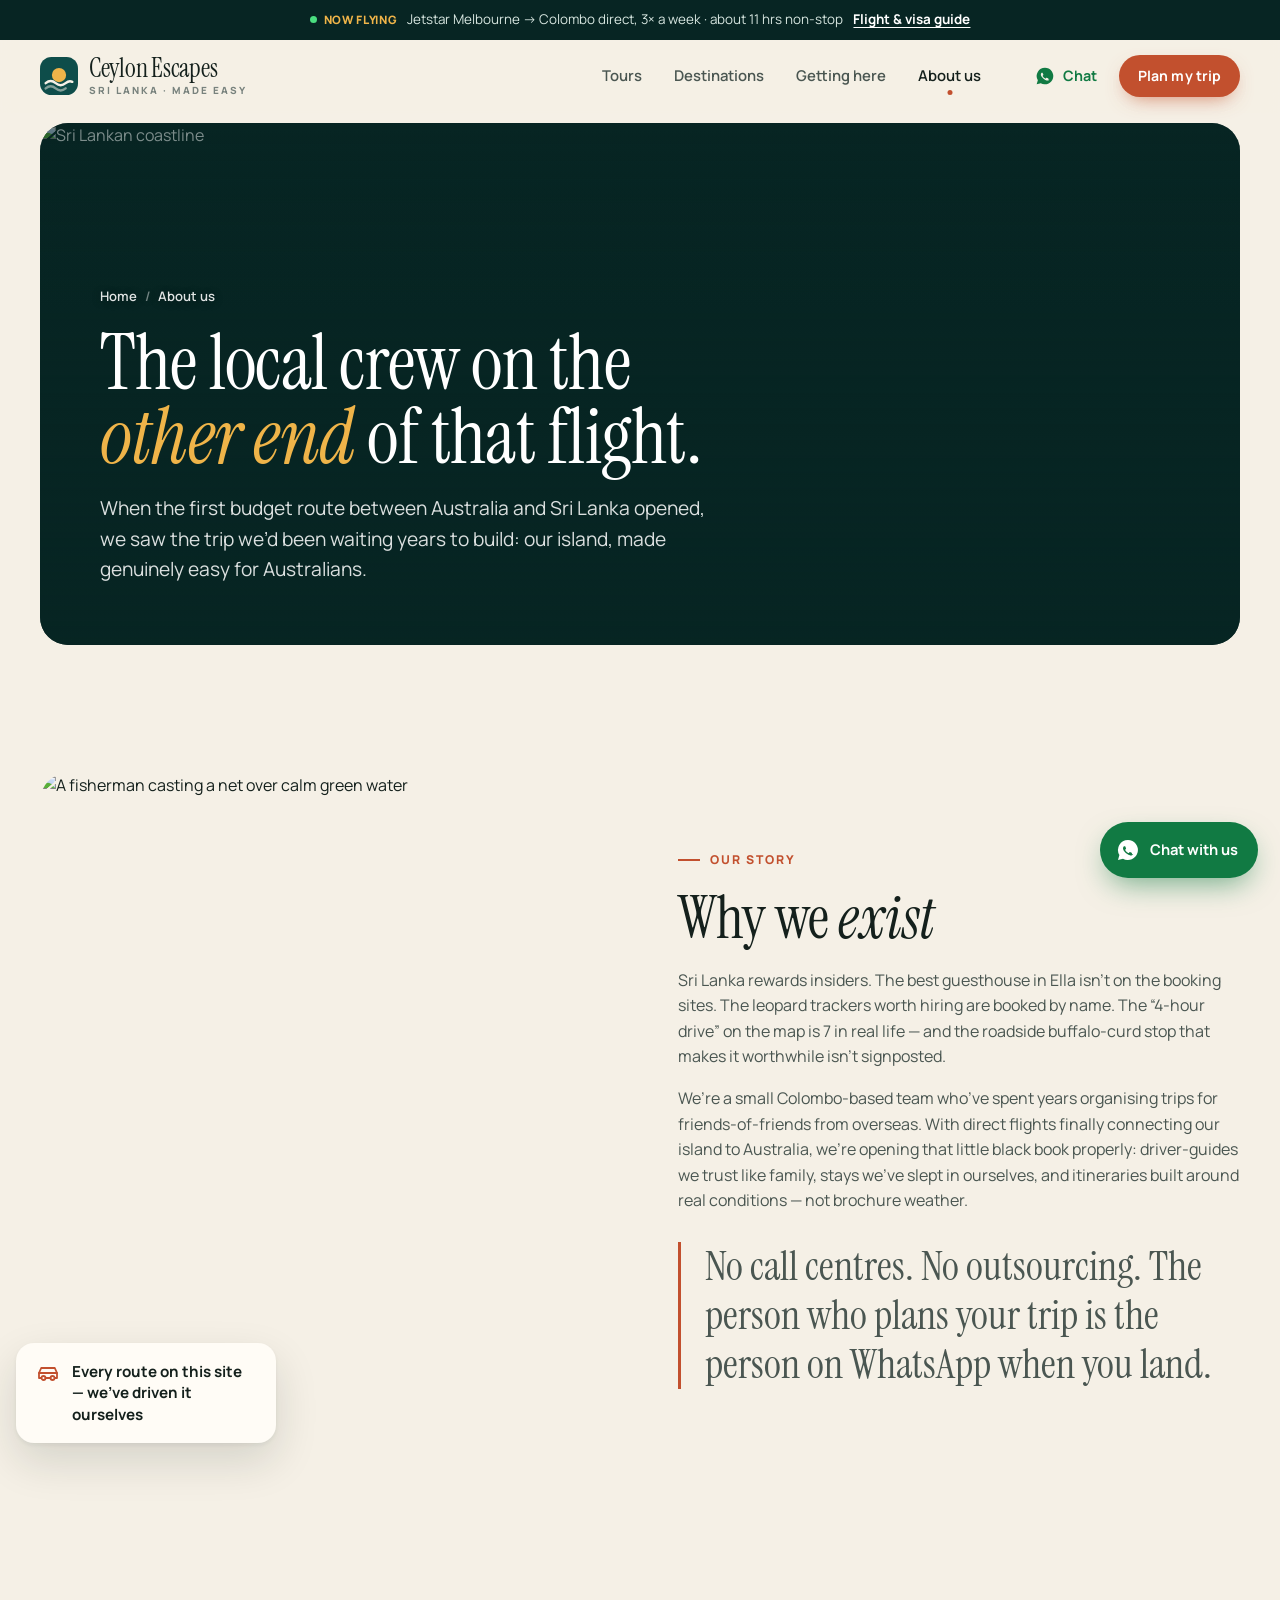
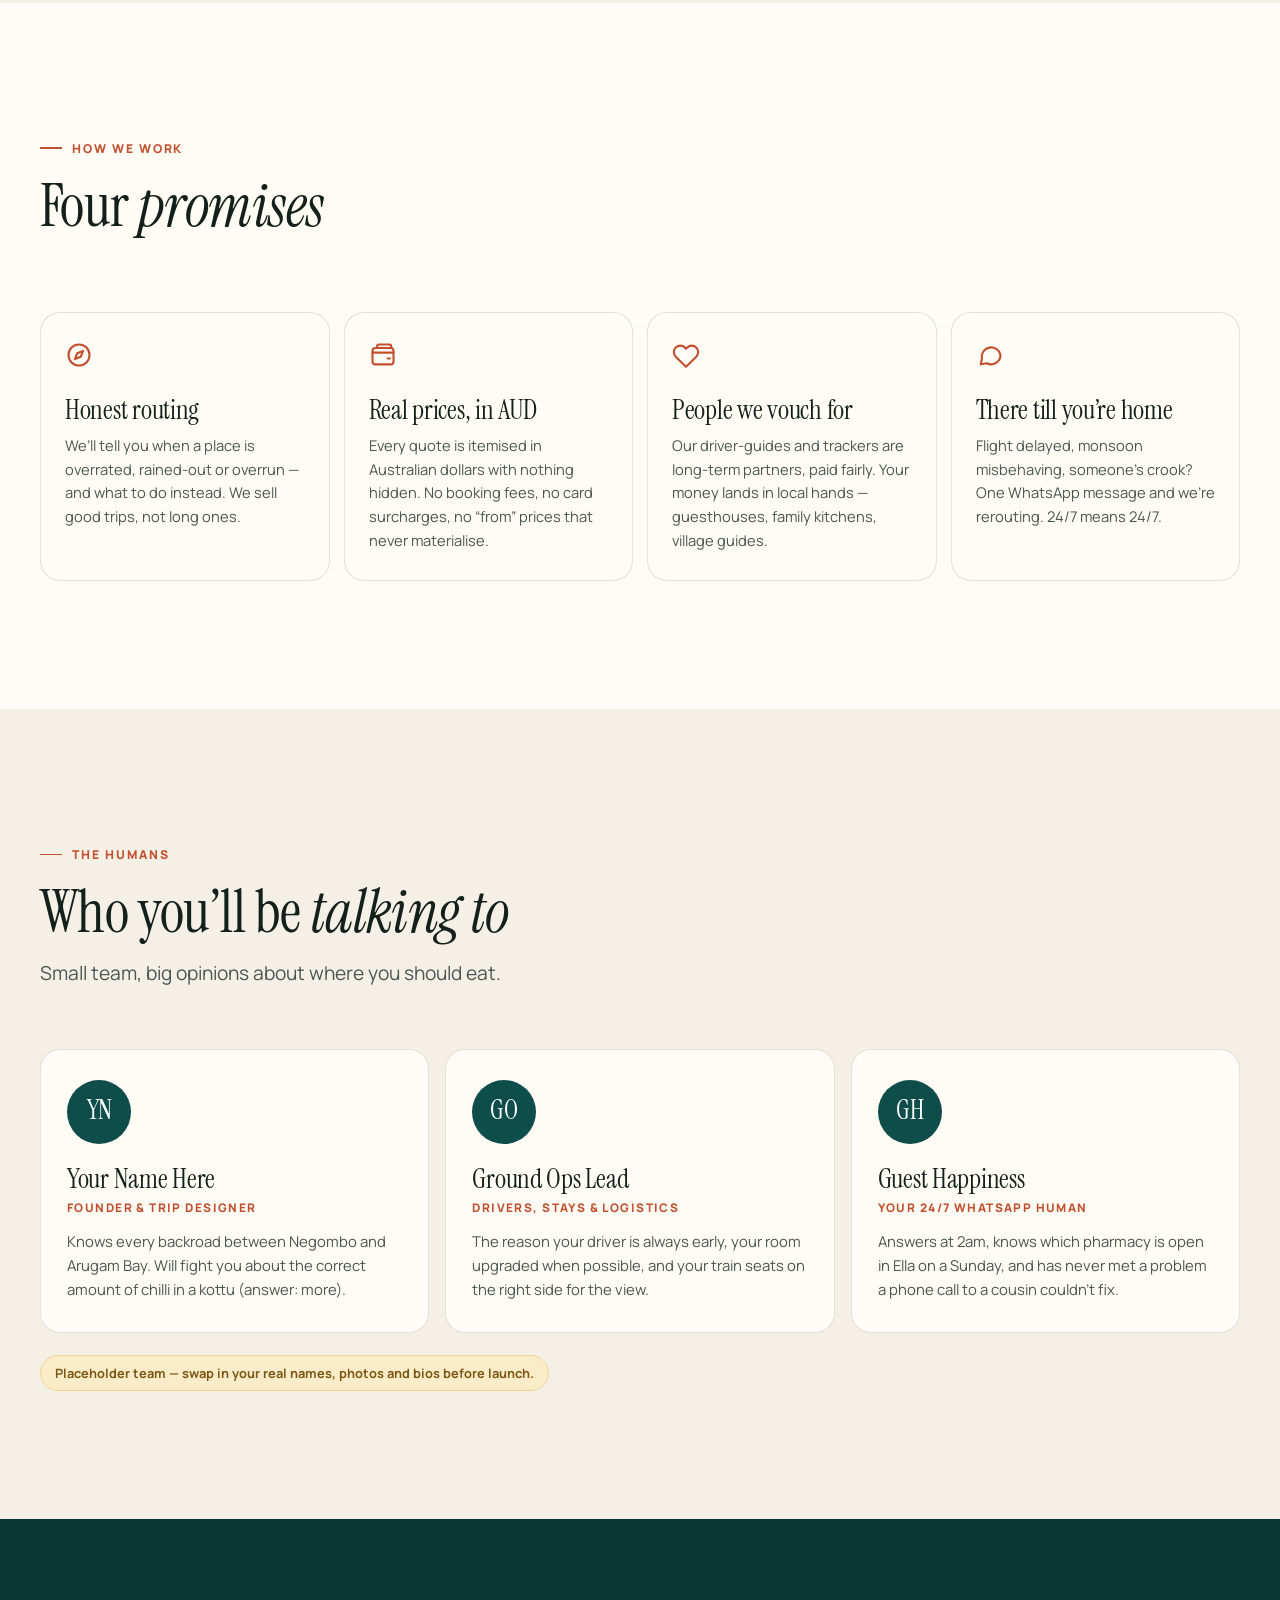
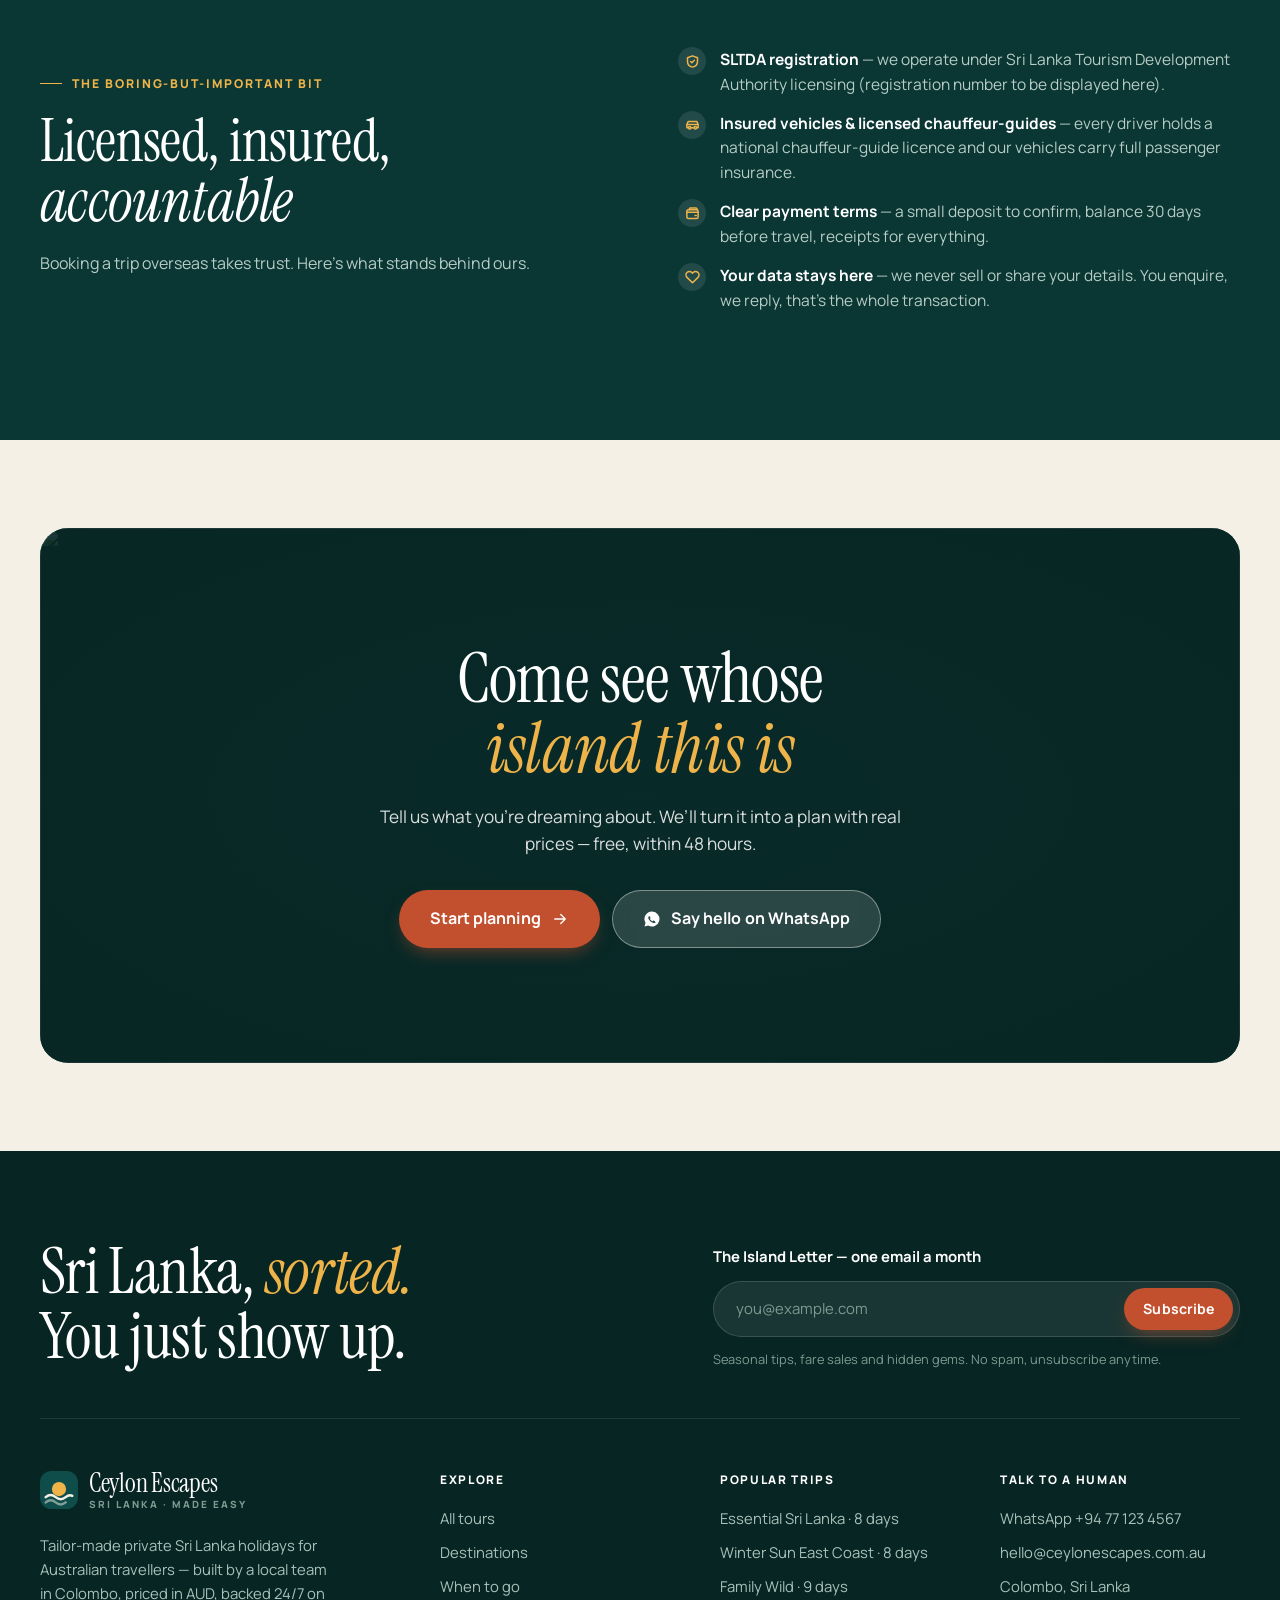
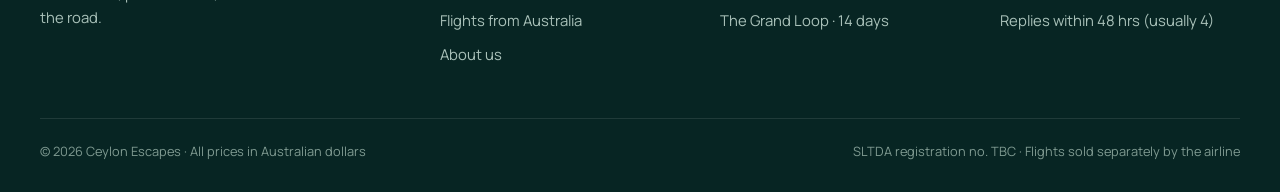
==== commit 6a390f17: "Redesign Ceylon Escapes site with new visual system and UX - New "island journal" design: warm paper" ====
--- a/ceylon-escapes-website/about.html
+++ b/ceylon-escapes-website/about.html
@@ -1,182 +1,163 @@
 <!doctype html>
-<html lang="en-AU">
+<html lang="en-AU" class="no-js">
 <head>
 <meta charset="utf-8">
-<meta name="viewport" content="width=device-width, initial-scale=1">
-<title>About Us — Your Local Crew in Sri Lanka | Ceylon Escapes</title>
-<meta name="description" content="Ceylon Escapes is a Colombo-based team building tailor-made Sri Lanka holidays for Australian travellers — local knowledge, AUD pricing, and 24/7 support on the road.">
-<link rel="icon" href="data:image/svg+xml,<svg xmlns='http://www.w3.org/2000/svg' viewBox='0 0 100 100'><text y='.9em' font-size='90'>🌴</text></svg>">
+<meta name="viewport" content="width=device-width, initial-scale=1, viewport-fit=cover">
+<title>About Ceylon Escapes — Your Local Sri Lanka Team | Ceylon Escapes</title>
+<meta name="description" content="A small Colombo-based team building private, tailor-made Sri Lanka holidays for Australians — trusted driver-guides, stays we've slept in, honest routing and 24/7 support.">
+<meta name="theme-color" content="#f5f0e6">
+<meta property="og:type" content="website">
+<meta property="og:site_name" content="Ceylon Escapes">
+<meta property="og:title" content="About Ceylon Escapes — Your Local Sri Lanka Team | Ceylon Escapes">
+<meta property="og:description" content="A small Colombo-based team building private, tailor-made Sri Lanka holidays for Australians — trusted driver-guides, stays we've slept in, honest routing and 24/7 support.">
+<meta property="og:image" content="https://images.unsplash.com/photo-1509982724584-2ce0d4366d8b?q=75&w=1200&auto=format&fit=crop">
+<meta name="twitter:card" content="summary_large_image">
+<link rel="icon" href="img/favicon.svg" type="image/svg+xml">
 <link rel="preconnect" href="https://fonts.googleapis.com">
 <link rel="preconnect" href="https://fonts.gstatic.com" crossorigin>
-<link href="https://fonts.googleapis.com/css2?family=Fraunces:opsz,wght@9..144,500..700&family=Inter:wght@400;500;600;700&display=swap" rel="stylesheet">
-<link rel="stylesheet" href="css/style.css?v=2">
+<link rel="preconnect" href="https://images.unsplash.com" crossorigin>
+<link href="https://fonts.googleapis.com/css2?family=Instrument+Serif:ital@0;1&family=Manrope:wght@400;500;600;700;800&display=swap" rel="stylesheet">
+<link rel="stylesheet" href="css/style.css?v=3">
 </head>
 <body>
 
+<a class="skip" href="#main">Skip to content</a>
 <div class="announce">
-  ✈ <strong>New:</strong> Jetstar flies Melbourne → Colombo direct from 25 Aug 2026
-  (<span class="count" data-countdown></span>) · launch fares from A$315 one-way ·
-  <a href="flights.html">see flight details</a>
+  <div class="wrap"><span class="live">Now flying</span><span class="hide-sm">Jetstar Melbourne → Colombo direct, 3× a week · about 11 hrs non-stop</span><span class="show-sm">Melbourne → Colombo direct</span><a href="flights.html"><span class="hide-sm">Flight &amp; visa guide</span><span class="show-sm">Guide</span></a></div>
 </div>
-
-<header class="navbar">
-  <div class="container navbar-inner">
-    <a class="logo" href="index.html" aria-label="Ceylon Escapes home">
-      <svg viewBox="0 0 40 40" fill="none" aria-hidden="true">
-        <circle cx="26" cy="13" r="8" fill="#eda437"/>
-        <path d="M2 28c5-5 11-5 16 0s11 5 16 0" stroke="#0c5743" stroke-width="3.4" stroke-linecap="round"/>
-        <path d="M2 35c5-5 11-5 16 0s11 5 16 0" stroke="#0c5743" stroke-width="3.4" stroke-linecap="round" opacity=".45"/>
-      </svg>
-      <span>Ceylon Escapes<small>Sri Lanka · for Australians</small></span>
-    </a>
-    <nav aria-label="Main">
-      <ul class="nav-links">
-        <li><a href="tours.html">Tours</a></li>
-        <li><a href="destinations.html">Destinations</a></li>
-        <li><a href="flights.html">Getting here</a></li>
-        <li><a href="about.html" class="active">About us</a></li>
-      </ul>
-    </nav>
-    <div class="nav-cta">
+<header class="site-header">
+  <div class="wrap header-inner">
+    <a class="logo" href="index.html" aria-label="Ceylon Escapes — home"><svg class="logo-mark" viewBox="0 0 40 40" aria-hidden="true"><rect width="40" height="40" rx="12" fill="#0e4d4a"/><circle cx="20" cy="19" r="7.5" fill="#efb449"/><path d="M6 27.5c3.5-3 7-3 10.5 0s7 3 10.5 0 5.5-2.2 7-1.4" stroke="#f5f0e6" stroke-width="2.6" fill="none" stroke-linecap="round"/><path d="M6 33c3.5-3 7-3 10.5 0s7 3 10.5 0" stroke="#f5f0e6" stroke-width="2.6" fill="none" stroke-linecap="round" opacity=".5"/></svg><span class="logo-word">Ceylon Escapes<small>Sri Lanka · made easy</small></span></a>
+    <nav class="nav" aria-label="Main"><a href="tours.html">Tours</a><a href="destinations.html">Destinations</a><a href="flights.html">Getting here</a><a href="about.html" aria-current="page">About us</a></nav>
+    <div class="header-actions">
+      <a class="header-wa" href="https://wa.me/94771234567" target="_blank" rel="noopener"><svg class="ic" aria-hidden="true"><use href="img/icons.svg#whatsapp"/></svg><span>Chat</span></a>
       <a class="btn btn-primary btn-sm" href="plan.html">Plan my trip</a>
-      <button class="nav-toggle" aria-expanded="false" aria-label="Menu">☰</button>
+      <button class="menu-btn" type="button" aria-label="Open menu" aria-controls="drawer" aria-expanded="false"><svg class="ic" aria-hidden="true"><use href="img/icons.svg#menu"/></svg></button>
     </div>
   </div>
 </header>
+<div class="drawer" id="drawer" hidden role="dialog" aria-modal="true" aria-label="Menu">
+  <div class="drawer-top">
+    <a class="logo" href="index.html" aria-label="Ceylon Escapes — home"><svg class="logo-mark" viewBox="0 0 40 40" aria-hidden="true"><rect width="40" height="40" rx="12" fill="#0e4d4a"/><circle cx="20" cy="19" r="7.5" fill="#efb449"/><path d="M6 27.5c3.5-3 7-3 10.5 0s7 3 10.5 0 5.5-2.2 7-1.4" stroke="#f5f0e6" stroke-width="2.6" fill="none" stroke-linecap="round"/><path d="M6 33c3.5-3 7-3 10.5 0s7 3 10.5 0" stroke="#f5f0e6" stroke-width="2.6" fill="none" stroke-linecap="round" opacity=".5"/></svg><span class="logo-word">Ceylon Escapes</span></a>
+    <button class="menu-btn" type="button" data-close-drawer aria-label="Close menu"><svg class="ic" aria-hidden="true"><use href="img/icons.svg#close"/></svg></button>
+  </div>
+  <nav aria-label="Mobile"><a href="index.html">Home<svg class="ic" aria-hidden="true"><use href="img/icons.svg#arrow-right"/></svg></a><a href="tours.html">Tours<svg class="ic" aria-hidden="true"><use href="img/icons.svg#arrow-right"/></svg></a><a href="destinations.html">Destinations<svg class="ic" aria-hidden="true"><use href="img/icons.svg#arrow-right"/></svg></a><a href="flights.html">Getting here<svg class="ic" aria-hidden="true"><use href="img/icons.svg#arrow-right"/></svg></a><a href="about.html" aria-current="page">About us<svg class="ic" aria-hidden="true"><use href="img/icons.svg#arrow-right"/></svg></a><a href="plan.html">Plan my trip<svg class="ic" aria-hidden="true"><use href="img/icons.svg#arrow-right"/></svg></a></nav>
+  <div class="drawer-foot">
+    <a class="btn btn-primary btn-lg" href="plan.html">Get my free itinerary</a>
+    <a class="btn btn-wa btn-lg" href="https://wa.me/94771234567" target="_blank" rel="noopener"><svg class="ic" aria-hidden="true"><use href="img/icons.svg#whatsapp"/></svg>WhatsApp us</a>
+    <p>Local team in Colombo · usually replies within 4 hours</p>
+  </div>
+</div>
 
 <main id="main">
 
-<section class="hero page-hero">
-  <div class="hero-bg" style="background-image:url('https://images.unsplash.com/photo-1509982724584-2ce0d4366d8b?q=80&w=2000&auto=format&fit=crop')"></div>
-  <div class="container">
-    <div class="hero-inner">
-      <span class="kicker">ABOUT US · BORN IN COLOMBO, BUILT FOR AUSTRALIA</span>
-      <h1>The local crew on the <em>other end</em> of that flight.</h1>
-      <p class="lead">When Jetstar opened the first budget route between Australia and Sri Lanka, we saw the trip we'd been waiting years to build: our island, made genuinely easy for Australians.</p>
-    </div>
+<section class="page-hero">
+  <div class="hero-media"><img src="https://images.unsplash.com/photo-1509982724584-2ce0d4366d8b?q=75&w=2000&auto=format&fit=crop" alt="Sri Lankan coastline" fetchpriority="high"></div>
+  <div class="page-hero-content">
+    <nav class="crumbs" aria-label="Breadcrumb"><a href="index.html">Home</a><span aria-hidden="true">/</span><span>About us</span></nav>
+    <h1>The local crew on the <em>other end</em> of that flight.</h1>
+    <p class="lead">When the first budget route between Australia and Sri Lanka opened, we saw the trip we’d been waiting years to build: our island, made genuinely easy for Australians.</p>
   </div>
 </section>
 
 <section class="section">
-  <div class="container split">
+  <div class="wrap split">
     <div class="split-media reveal">
-      <img src="https://images.unsplash.com/photo-1595009900544-9063bf483547?q=80&w=1100&auto=format&fit=crop" alt="Fisherman casting a net on calm green water">
-      <div class="sticker">Every route on this site — we've driven it ourselves 🚗</div>
+      <img src="https://images.unsplash.com/photo-1595009900544-9063bf483547?q=75&w=1100&auto=format&fit=crop" alt="A fisherman casting a net over calm green water" loading="lazy">
+      <div class="float-card"><svg class="ic" aria-hidden="true"><use href="img/icons.svg#car"/></svg><span>Every route on this site — we’ve driven it ourselves</span></div>
     </div>
     <div class="split-body reveal">
       <span class="eyebrow">Our story</span>
-      <h2>Why we exist</h2>
-      <p>Sri Lanka rewards insiders. The best guesthouse in Ella isn't on the booking sites. The leopard trackers worth hiring are booked by name. The "4-hour drive" on the map is 7 in real life — and the roadside buffalo-curd stop that makes it worthwhile isn't signposted.</p>
-      <p>We're a small Colombo-based team who've spent years organising trips for friends-of-friends from overseas. With direct flights finally connecting our island to Australia, we're opening that little black book properly: private driver-guides we trust like family, stays we've slept in ourselves, and itineraries built around real conditions — not brochure weather.</p>
-      <p>No call centres. No outsourcing. The person who plans your trip is the person on WhatsApp when you land.</p>
-    </div>
-  </div>
-</section>
-
-<section class="section on-paper">
-  <div class="container">
-    <div class="section-head reveal">
-      <span class="eyebrow">How we work</span>
-      <h2>Four promises</h2>
-    </div>
-    <div class="why-grid" style="grid-template-columns:repeat(4,1fr)">
-      <div class="why-card reveal">
-        <div class="num">1</div>
-        <h3>Honest routing</h3>
-        <p>We'll tell you when a place is overrated, rained-out or overrun — and what to do instead. We sell good trips, not long ones.</p>
-      </div>
-      <div class="why-card reveal">
-        <div class="num">2</div>
-        <h3>Real prices, in AUD</h3>
-        <p>Every quote is itemised in Australian dollars with nothing hidden. No booking fees, no card surcharges, no "from" prices that never materialise.</p>
-      </div>
-      <div class="why-card reveal">
-        <div class="num">3</div>
-        <h3>People we vouch for</h3>
-        <p>Our driver-guides and trackers are long-term partners, paid fairly. Your money lands in local hands — guesthouses, family kitchens, village guides.</p>
-      </div>
-      <div class="why-card reveal">
-        <div class="num">4</div>
-        <h3>There till you're home</h3>
-        <p>Flight delayed, monsoon misbehaving, someone's crook? One WhatsApp message and we're rerouting. 24/7 means 24/7.</p>
-      </div>
+      <h2>Why we <em>exist</em></h2>
+      <p>Sri Lanka rewards insiders. The best guesthouse in Ella isn’t on the booking sites. The leopard trackers worth hiring are booked by name. The “4-hour drive” on the map is 7 in real life — and the roadside buffalo-curd stop that makes it worthwhile isn’t signposted.</p>
+      <p>We’re a small Colombo-based team who’ve spent years organising trips for friends-of-friends from overseas. With direct flights finally connecting our island to Australia, we’re opening that little black book properly: driver-guides we trust like family, stays we’ve slept in ourselves, and itineraries built around real conditions — not brochure weather.</p>
+      <p class="pull">No call centres. No outsourcing. The person who plans your trip is the person on WhatsApp when you land.</p>
+    </div>
+  </div>
+</section>
+
+<section class="section on-card">
+  <div class="wrap">
+    <div class="head reveal">
+      <div class="head-text"><span class="eyebrow">How we work</span><h2>Four <em>promises</em></h2></div>
+    </div>
+    <div class="promises reveal-stagger">
+      <div class="promise"><svg class="ic" aria-hidden="true"><use href="img/icons.svg#compass"/></svg><h3>Honest routing</h3><p>We’ll tell you when a place is overrated, rained-out or overrun — and what to do instead. We sell good trips, not long ones.</p></div>
+      <div class="promise"><svg class="ic" aria-hidden="true"><use href="img/icons.svg#wallet"/></svg><h3>Real prices, in AUD</h3><p>Every quote is itemised in Australian dollars with nothing hidden. No booking fees, no card surcharges, no “from” prices that never materialise.</p></div>
+      <div class="promise"><svg class="ic" aria-hidden="true"><use href="img/icons.svg#heart"/></svg><h3>People we vouch for</h3><p>Our driver-guides and trackers are long-term partners, paid fairly. Your money lands in local hands — guesthouses, family kitchens, village guides.</p></div>
+      <div class="promise"><svg class="ic" aria-hidden="true"><use href="img/icons.svg#chat"/></svg><h3>There till you’re home</h3><p>Flight delayed, monsoon misbehaving, someone’s crook? One WhatsApp message and we’re rerouting. 24/7 means 24/7.</p></div>
     </div>
   </div>
 </section>
 
 <!-- TEAM — placeholder cards: replace names, roles and blurbs with your real team -->
 <section class="section">
-  <div class="container">
-    <div class="section-head reveal">
-      <span class="eyebrow">The humans</span>
-      <h2>Who you'll be talking to</h2>
-      <p>Small team, big opinions about where you should eat.</p>
-    </div>
-    <div class="team-grid">
-      <div class="team-card reveal">
-        <div class="avatar">RL</div>
-        <h3>Your Name Here</h3>
-        <div class="role">Founder &amp; Trip Designer</div>
-        <p>Knows every backroad between Negombo and Arugam Bay. Will fight you about the correct amount of chilli in a kottu (answer: more).</p>
-      </div>
-      <div class="team-card reveal">
-        <div class="avatar">GO</div>
-        <h3>Ground Ops Lead</h3>
-        <div class="role">Drivers, stays &amp; logistics</div>
-        <p>The reason your driver is always early, your room always upgraded when possible, and your train seats always on the right side for the view.</p>
-      </div>
-      <div class="team-card reveal">
-        <div class="avatar">GH</div>
-        <h3>Guest Happiness</h3>
-        <div class="role">Your 24/7 WhatsApp human</div>
-        <p>Answers at 2am, knows which pharmacy is open in Ella on a Sunday, and has never met a problem a phone call to a cousin couldn't fix.</p>
-      </div>
-    </div>
-    <div class="sample-note reveal">⚠ Placeholder team — swap in your real names, photos and bios before launch.</div>
-  </div>
-</section>
-
-<section class="section on-green">
-  <div class="container">
-    <div class="section-head reveal">
+  <div class="wrap">
+    <div class="head reveal">
+      <div class="head-text">
+        <span class="eyebrow">The humans</span>
+        <h2>Who you’ll be <em>talking to</em></h2>
+        <p class="lead">Small team, big opinions about where you should eat.</p>
+      </div>
+    </div>
+    <div class="team reveal-stagger">
+      <div class="member"><span class="avatar">YN</span><h3>Your Name Here</h3><div class="role">Founder &amp; trip designer</div><p>Knows every backroad between Negombo and Arugam Bay. Will fight you about the correct amount of chilli in a kottu (answer: more).</p></div>
+      <div class="member"><span class="avatar">GO</span><h3>Ground Ops Lead</h3><div class="role">Drivers, stays &amp; logistics</div><p>The reason your driver is always early, your room upgraded when possible, and your train seats on the right side for the view.</p></div>
+      <div class="member"><span class="avatar">GH</span><h3>Guest Happiness</h3><div class="role">Your 24/7 WhatsApp human</div><p>Answers at 2am, knows which pharmacy is open in Ella on a Sunday, and has never met a problem a phone call to a cousin couldn’t fix.</p></div>
+    </div>
+    <div class="sample-note">Placeholder team — swap in your real names, photos and bios before launch.</div>
+  </div>
+</section>
+
+<section class="section on-dark">
+  <div class="wrap split">
+    <div class="split-body reveal">
       <span class="eyebrow">The boring-but-important bit</span>
-      <h2>Licensed, insured, accountable</h2>
-    </div>
-    <ul class="tick-list" style="max-width:720px">
-      <li><span class="tick">✓</span><div><strong>SLTDA registration</strong> — we operate under Sri Lanka Tourism Development Authority licensing (registration number to be displayed here).</div></li>
-      <li><span class="tick">✓</span><div><strong>Insured vehicles &amp; licensed chauffeur-guides</strong> — every driver holds a national chauffeur-guide licence and our vehicles carry full passenger insurance.</div></li>
-      <li><span class="tick">✓</span><div><strong>Clear payment terms</strong> — small deposit to confirm, balance 30 days before travel, receipts for everything.</div></li>
-      <li><span class="tick">✓</span><div><strong>Your data stays here</strong> — we never sell or share your details. You enquire, we reply, that's the whole transaction.</div></li>
+      <h2>Licensed, insured, <em>accountable</em></h2>
+      <p>Booking a trip overseas takes trust. Here’s what stands behind ours.</p>
+    </div>
+    <ul class="checks reveal" style="margin:0">
+      <li><span class="dot"><svg class="ic" aria-hidden="true"><use href="img/icons.svg#shield"/></svg></span><div><strong>SLTDA registration</strong> — we operate under Sri Lanka Tourism Development Authority licensing (registration number to be displayed here).</div></li>
+      <li><span class="dot"><svg class="ic" aria-hidden="true"><use href="img/icons.svg#car"/></svg></span><div><strong>Insured vehicles &amp; licensed chauffeur-guides</strong> — every driver holds a national chauffeur-guide licence and our vehicles carry full passenger insurance.</div></li>
+      <li><span class="dot"><svg class="ic" aria-hidden="true"><use href="img/icons.svg#wallet"/></svg></span><div><strong>Clear payment terms</strong> — a small deposit to confirm, balance 30 days before travel, receipts for everything.</div></li>
+      <li><span class="dot"><svg class="ic" aria-hidden="true"><use href="img/icons.svg#heart"/></svg></span><div><strong>Your data stays here</strong> — we never sell or share your details. You enquire, we reply, that’s the whole transaction.</div></li>
     </ul>
   </div>
 </section>
 
-<section class="cta-band">
-  <div class="cta-bg" style="background-image:url('https://images.unsplash.com/photo-1569670380685-4582bf29a24a?q=80&w=1800&auto=format&fit=crop')"></div>
-  <div class="container cta-band-inner">
-    <h2>Come see whose island this is</h2>
-    <p>Tell us what you're dreaming about. We'll turn it into a plan with real prices — free, within 48 hours.</p>
-    <div class="hero-actions">
-      <a class="btn btn-primary btn-lg" href="plan.html">Start planning</a>
-      <a class="btn btn-whatsapp btn-lg" href="https://wa.me/94771234567" target="_blank" rel="noopener">Say hello on WhatsApp</a>
+<section class="section-sm">
+  <div class="wrap">
+    <div class="cta reveal">
+      <img src="https://images.unsplash.com/photo-1569670380685-4582bf29a24a?q=75&w=1800&auto=format&fit=crop" alt="" loading="lazy">
+      <h2>Come see whose <em>island this is</em></h2>
+      <p>Tell us what you’re dreaming about. We’ll turn it into a plan with real prices — free, within 48 hours.</p>
+      <div class="actions">
+        <a class="btn btn-primary btn-lg" href="plan.html">Start planning <svg class="ic" aria-hidden="true"><use href="img/icons.svg#arrow-right"/></svg></a>
+        <a class="btn btn-glass btn-lg" href="https://wa.me/94771234567" target="_blank" rel="noopener"><svg class="ic" aria-hidden="true"><use href="img/icons.svg#whatsapp"/></svg> Say hello on WhatsApp</a>
+      </div>
     </div>
   </div>
 </section>
 
 </main>
 
-<footer>
-  <div class="container">
-    <div class="footer-inner">
+<footer class="site-footer">
+  <div class="wrap">
+    <div class="footer-top">
+      <h2>Sri Lanka, <em>sorted.</em><br>You just show up.</h2>
+      <form class="newsletter" name="newsletter" method="POST" data-netlify="true" netlify-honeypot="bot-field" data-newsletter novalidate>
+        <label for="nl-email">The Island Letter — one email a month</label>
+        <p hidden><label>Don’t fill this in: <input name="bot-field" tabindex="-1" autocomplete="off"></label></p>
+        <div class="newsletter-row">
+          <input id="nl-email" type="email" name="email" placeholder="you@example.com" autocomplete="email">
+          <button class="btn btn-primary btn-sm" type="submit">Subscribe</button>
+        </div>
+        <small>Seasonal tips, fare sales and hidden gems. No spam, unsubscribe anytime.</small>
+      </form>
+    </div>
+    <div class="footer-cols">
       <div class="footer-brand">
-        <a class="logo" href="index.html">
-          <svg viewBox="0 0 40 40" fill="none" aria-hidden="true">
-            <circle cx="26" cy="13" r="8" fill="#eda437"/>
-            <path d="M2 28c5-5 11-5 16 0s11 5 16 0" stroke="#7fc2a9" stroke-width="3.4" stroke-linecap="round"/>
-            <path d="M2 35c5-5 11-5 16 0s11 5 16 0" stroke="#7fc2a9" stroke-width="3.4" stroke-linecap="round" opacity=".45"/>
-          </svg>
-          <span>Ceylon Escapes</span>
-        </a>
+        <a class="logo" href="index.html"><svg class="logo-mark" viewBox="0 0 40 40" aria-hidden="true"><rect width="40" height="40" rx="12" fill="#0e4d4a"/><circle cx="20" cy="19" r="7.5" fill="#efb449"/><path d="M6 27.5c3.5-3 7-3 10.5 0s7 3 10.5 0 5.5-2.2 7-1.4" stroke="#f5f0e6" stroke-width="2.6" fill="none" stroke-linecap="round"/><path d="M6 33c3.5-3 7-3 10.5 0s7 3 10.5 0" stroke="#f5f0e6" stroke-width="2.6" fill="none" stroke-linecap="round" opacity=".5"/></svg><span class="logo-word">Ceylon Escapes<small>Sri Lanka · made easy</small></span></a>
         <p>Tailor-made private Sri Lanka holidays for Australian travellers — built by a local team in Colombo, priced in AUD, backed 24/7 on the road.</p>
       </div>
       <div>
@@ -184,8 +165,8 @@
         <ul>
           <li><a href="tours.html">All tours</a></li>
           <li><a href="destinations.html">Destinations</a></li>
+          <li><a href="destinations.html#when">When to go</a></li>
           <li><a href="flights.html">Flights from Australia</a></li>
-          <li><a href="plan.html">Plan my trip</a></li>
           <li><a href="about.html">About us</a></li>
         </ul>
       </div>
@@ -193,33 +174,34 @@
         <h4>Popular trips</h4>
         <ul>
           <li><a href="tour-essential-sri-lanka.html">Essential Sri Lanka · 8 days</a></li>
-          <li><a href="tours.html">Winter Sun East Coast · 8 days</a></li>
-          <li><a href="tours.html">Surf &amp; Safari · 10 days</a></li>
-          <li><a href="tours.html">Family Wild · 9 days</a></li>
-          <li><a href="tours.html">The Grand Loop · 14 days</a></li>
+          <li><a href="plan.html?tour=winter-sun-east-coast">Winter Sun East Coast · 8 days</a></li>
+          <li><a href="plan.html?tour=family-wild">Family Wild · 9 days</a></li>
+          <li><a href="plan.html?tour=the-grand-loop">The Grand Loop · 14 days</a></li>
         </ul>
       </div>
       <div>
         <h4>Talk to a human</h4>
         <ul>
-          <li><a href="https://wa.me/94771234567" target="_blank" rel="noopener">WhatsApp: +94 77 123 4567</a></li>
+          <li><a href="https://wa.me/94771234567" target="_blank" rel="noopener">WhatsApp +94 77 123 4567</a></li>
           <li><a href="mailto:hello@ceylonescapes.com.au">hello@ceylonescapes.com.au</a></li>
-          <li>Colombo, Sri Lanka 🇱🇰</li>
-          <li>We reply within 48 hrs (usually 4)</li>
+          <li>Colombo, Sri Lanka</li>
+          <li>Replies within 48 hrs (usually 4)</li>
         </ul>
       </div>
     </div>
     <div class="footer-bottom">
-      <span>© <span data-year></span> Ceylon Escapes · All prices in Australian dollars</span>
+      <span>© <span data-year>2026</span> Ceylon Escapes · All prices in Australian dollars</span>
       <span>SLTDA registration no. TBC · Flights sold separately by the airline</span>
     </div>
   </div>
 </footer>
 
-<a class="wa-float" href="https://wa.me/94771234567" target="_blank" rel="noopener" aria-label="Chat on WhatsApp">
-  <svg viewBox="0 0 24 24" fill="currentColor"><path d="M12 2a10 10 0 0 0-8.6 15.1L2 22l5-1.3A10 10 0 1 0 12 2Zm5.2 14.2c-.2.6-1.2 1.1-1.7 1.2-.4.1-1 .1-1.6-.1a13 13 0 0 1-1.5-.5 11.6 11.6 0 0 1-4.4-3.9c-.3-.5-1-1.5-1-2.6 0-1 .5-1.5.7-1.8.2-.2.5-.3.6-.3h.5c.1 0 .3 0 .5.4l.7 1.7c0 .2.1.3 0 .5l-.3.4-.4.4c-.1.1-.2.3-.1.5s.6 1 1.3 1.7a6 6 0 0 0 1.9 1.2c.2.1.4.1.5-.1l.6-.7c.1-.2.3-.3.5-.2l1.6.7c.2.1.4.2.4.3 0 .1 0 .6-.2 1.2Z"/></svg>
-</a>
-
-<script src="js/main.js?v=2"></script>
+<a class="wa-float" href="https://wa.me/94771234567" target="_blank" rel="noopener" aria-label="Chat with us on WhatsApp"><svg class="ic" aria-hidden="true"><use href="img/icons.svg#whatsapp"/></svg><span>Chat with us</span></a>
+<div class="mbar">
+  <a class="btn btn-wa" href="https://wa.me/94771234567" target="_blank" rel="noopener" aria-label="WhatsApp us"><svg class="ic" aria-hidden="true"><use href="img/icons.svg#whatsapp"/></svg></a>
+  <a class="btn btn-primary" href="plan.html">Get my free itinerary</a>
+</div>
+
+<script src="js/main.js?v=3" defer></script>
 </body>
 </html>
--- a/ceylon-escapes-website/css/style.css
+++ b/ceylon-escapes-website/css/style.css
@@ -1,749 +1,1106 @@
 /* ============================================================
-   Ceylon Escapes — style.css
-   Palette: tea green + saffron + warm sand. Type: Fraunces + Inter.
+   Ceylon Escapes — style.css  (v3 redesign)
+   Direction: "island journal" — warm paper, deep lagoon, cinnamon accent.
+   Type: Instrument Serif (display) + Manrope (text).
    ============================================================ */
 
 :root {
-  --ink: #1c2a24;
-  --ink-soft: #45564e;
-  --green: #0c5743;
-  --green-deep: #093f31;
-  --green-tint: #e3efe9;
-  --saffron: #eda437;
-  --saffron-deep: #d18a1f;
-  --terracotta: #c96f4a;
-  --sand: #f7f2e8;
-  --paper: #fffdf7;
-  --line: #e4dccb;
-  --white: #ffffff;
-  --shadow: 0 14px 40px rgba(28, 42, 36, 0.12);
-  --shadow-soft: 0 6px 18px rgba(28, 42, 36, 0.08);
-  --radius: 18px;
-  --font-display: "Fraunces", Georgia, serif;
-  --font-body: "Inter", -apple-system, "Segoe UI", sans-serif;
-}
-
-* { margin: 0; padding: 0; box-sizing: border-box; }
-
-html { scroll-behavior: smooth; }
-
+  /* Colour */
+  --paper: #f5f0e6;
+  --paper-2: #ece4d4;
+  --card: #fffcf6;
+  --ink: #14201c;
+  --ink-2: #4a5651;
+  --ink-3: #78827d;
+  --line: rgba(20, 32, 28, 0.12);
+  --line-strong: rgba(20, 32, 28, 0.22);
+  --lagoon: #0e4d4a;
+  --lagoon-2: #0a3634;
+  --lagoon-3: #072523;
+  --lagoon-tint: #dfeae6;
+  --cinnamon: #c2502e;
+  --cinnamon-2: #a8411f;
+  --sun: #efb449;
+  --sun-tint: #fbecc9;
+  --wa: #117a43;
+
+  /* Type */
+  --serif: "Instrument Serif", "Iowan Old Style", Georgia, serif;
+  --sans: "Manrope", -apple-system, "Segoe UI", system-ui, sans-serif;
+
+  /* Shape & depth */
+  --r-sm: 12px;
+  --r: 20px;
+  --r-lg: 28px;
+  --shadow-1: 0 1px 2px rgba(20, 32, 28, 0.06), 0 4px 14px rgba(20, 32, 28, 0.06);
+  --shadow-2: 0 2px 4px rgba(20, 32, 28, 0.06), 0 18px 44px rgba(20, 32, 28, 0.14);
+  --ease: cubic-bezier(0.2, 0.7, 0.2, 1);
+
+  /* Layout */
+  --g: clamp(16px, 4vw, 40px);
+  --wrap: 1240px;
+  --header-h: 72px;
+}
+
+*, *::before, *::after { box-sizing: border-box; }
+* { margin: 0; }
+html { scroll-behavior: smooth; scroll-padding-top: calc(var(--header-h) + 16px); -webkit-text-size-adjust: 100%; }
 body {
-  font-family: var(--font-body);
+  font-family: var(--sans);
+  font-size: 16px;
+  line-height: 1.6;
   color: var(--ink);
-  background: var(--sand);
-  line-height: 1.65;
-  font-size: 16.5px;
+  background: var(--paper);
   -webkit-font-smoothing: antialiased;
-}
-
-img { max-width: 100%; display: block; }
-
-a { color: var(--green); text-decoration: none; }
-a:hover { color: var(--green-deep); }
-
-h1, h2, h3, h4 {
-  font-family: var(--font-display);
-  font-weight: 600;
-  line-height: 1.15;
+  text-rendering: optimizeLegibility;
+  overflow-x: clip;
+}
+img, svg, video { display: block; max-width: 100%; }
+button, input, select, textarea { font: inherit; color: inherit; }
+a { color: inherit; text-decoration: none; }
+main :is(p, li, td, dd) a:not([class]), .faq-a a, .notice a { color: var(--lagoon); font-weight: 600; text-decoration: underline; text-decoration-thickness: 1px; text-underline-offset: 3px; }
+main :is(p, li, td, dd) a:not([class]):hover, .faq-a a:hover { color: var(--cinnamon); }
+.on-dark main a:not([class]), .on-dark :is(p, li) a:not([class]) { color: var(--sun); }
+ul[role="list"], ol[role="list"] { list-style: none; padding: 0; }
+:focus-visible { outline: 2.5px solid var(--cinnamon); outline-offset: 3px; border-radius: 6px; }
+::selection { background: var(--sun); color: var(--ink); }
+
+[hidden] { display: none !important; }
+.wrap { width: min(var(--wrap), 100% - 2 * var(--g)); margin-inline: auto; }
+.wrap-narrow { width: min(860px, 100% - 2 * var(--g)); margin-inline: auto; }
+.sr-only { position: absolute; width: 1px; height: 1px; padding: 0; margin: -1px; overflow: hidden; clip: rect(0 0 0 0); white-space: nowrap; border: 0; }
+
+.ic { width: 1.25em; height: 1.25em; flex: none; fill: none; stroke: currentColor; stroke-width: 1.8; stroke-linecap: round; stroke-linejoin: round; }
+
+/* ---------- Typography ---------- */
+h1, h2, h3, .serif {
+  font-family: var(--serif);
+  font-weight: 400;
+  line-height: 1.02;
+  letter-spacing: -0.01em;
   color: var(--ink);
-  letter-spacing: -0.01em;
-}
-
-.container { width: min(1180px, 92%); margin: 0 auto; }
-.container-narrow { width: min(860px, 92%); margin: 0 auto; }
-
-/* ---------- Announcement bar ---------- */
-.announce {
-  background: var(--green-deep);
-  color: #eaf4ef;
-  font-size: 14px;
-  text-align: center;
-  padding: 9px 14px;
-}
-.announce strong { color: var(--saffron); font-weight: 600; }
-.announce a { color: #fff; text-decoration: underline; text-underline-offset: 3px; }
-.announce .count { font-variant-numeric: tabular-nums; }
-
-/* ---------- Header ---------- */
-.navbar {
-  position: sticky;
-  top: 0;
-  z-index: 90;
-  background: rgba(255, 253, 247, 0.92);
-  backdrop-filter: blur(10px);
-  border-bottom: 1px solid var(--line);
-  transition: box-shadow 0.25s;
-}
-.navbar.scrolled { box-shadow: var(--shadow-soft); }
-.navbar-inner {
-  display: flex;
-  align-items: center;
-  justify-content: space-between;
-  gap: 20px;
-  padding: 14px 0;
-}
-.logo {
-  display: flex;
+  text-wrap: balance;
+}
+h1 { font-size: clamp(2.9rem, 7.2vw, 6.2rem); line-height: 0.96; }
+h2 { font-size: clamp(2.3rem, 4.6vw, 3.8rem); }
+h3 { font-size: 1.7rem; line-height: 1.08; }
+h4 { font-size: 0.8rem; font-weight: 800; letter-spacing: 0.14em; text-transform: uppercase; }
+h1 em, h2 em, h3 em { font-style: italic; }
+p { text-wrap: pretty; }
+.lead { font-size: clamp(1.06rem, 1.5vw, 1.22rem); line-height: 1.6; color: var(--ink-2); }
+
+.eyebrow {
+  display: inline-flex;
   align-items: center;
   gap: 10px;
-  font-family: var(--font-display);
-  font-size: 24px;
-  font-weight: 700;
-  color: var(--ink);
-  line-height: 1;
-}
-.logo svg { width: 34px; height: 34px; flex: none; }
-.logo small {
-  display: block;
-  font-family: var(--font-body);
-  font-size: 10.5px;
-  font-weight: 600;
-  letter-spacing: 0.18em;
+  font-size: 0.76rem;
+  font-weight: 800;
+  letter-spacing: 0.16em;
   text-transform: uppercase;
-  color: var(--terracotta);
-  margin-top: 3px;
-}
-.nav-links { display: flex; align-items: center; gap: 26px; list-style: none; }
-.nav-links a {
-  color: var(--ink-soft);
-  font-weight: 500;
-  font-size: 15.5px;
-  padding: 6px 2px;
-  border-bottom: 2px solid transparent;
-}
-.nav-links a:hover, .nav-links a.active { color: var(--green); border-bottom-color: var(--saffron); }
-.nav-cta { display: flex; align-items: center; gap: 12px; }
-.nav-toggle {
-  display: none;
-  background: none;
-  border: 1px solid var(--line);
-  border-radius: 10px;
-  padding: 8px 11px;
-  font-size: 18px;
-  cursor: pointer;
-  color: var(--ink);
-}
+  color: var(--cinnamon);
+  margin-bottom: 18px;
+}
+.eyebrow::before { content: ""; width: 22px; height: 1.5px; background: currentColor; }
+.on-dark .eyebrow { color: var(--sun); }
 
 /* ---------- Buttons ---------- */
 .btn {
+  --h: 50px;
   display: inline-flex;
   align-items: center;
   justify-content: center;
-  gap: 8px;
-  border: 0;
+  gap: 10px;
+  min-height: var(--h);
+  padding: 0 24px;
   border-radius: 999px;
-  padding: 13px 26px;
-  font-family: var(--font-body);
-  font-size: 15.5px;
-  font-weight: 600;
+  border: 1.5px solid transparent;
+  font-weight: 700;
+  font-size: 0.95rem;
+  letter-spacing: 0.005em;
+  white-space: nowrap;
   cursor: pointer;
-  transition: transform 0.15s, box-shadow 0.15s, background 0.15s;
-  white-space: nowrap;
-}
-.btn:hover { transform: translateY(-1px); }
-.btn-primary { background: var(--saffron); color: var(--green-deep); box-shadow: 0 6px 16px rgba(237, 164, 55, 0.35); }
-.btn-primary:hover { background: #f3b04a; color: var(--green-deep); }
-.btn-dark { background: var(--green); color: #fff; }
-.btn-dark:hover { background: var(--green-deep); color: #fff; }
-.btn-ghost { background: transparent; color: var(--ink); border: 1.5px solid var(--ink-soft); }
-.btn-ghost:hover { border-color: var(--green); color: var(--green); }
-.btn-light { background: #fff; color: var(--ink); box-shadow: var(--shadow-soft); }
-.btn-whatsapp { background: #1fa855; color: #fff; }
-.btn-whatsapp:hover { background: #179147; color: #fff; }
-.btn-lg { padding: 16px 34px; font-size: 17px; }
-.btn-sm { padding: 9px 18px; font-size: 14px; }
-
-/* ---------- Hero ---------- */
+  transition: background 0.2s, color 0.2s, border-color 0.2s, transform 0.2s var(--ease), box-shadow 0.2s;
+}
+.btn .ic { width: 18px; height: 18px; transition: transform 0.2s var(--ease); }
+.btn:hover .ic-arrow { transform: translateX(3px); }
+.btn:active { transform: translateY(1px); }
+.btn-primary { background: var(--cinnamon); color: #fff; box-shadow: 0 8px 20px -8px rgba(194, 80, 46, 0.7); }
+.btn-primary:hover { background: var(--cinnamon-2); }
+.btn-dark { background: var(--ink); color: var(--paper); }
+.btn-dark:hover { background: var(--lagoon); }
+.btn-lagoon { background: var(--lagoon); color: #fff; }
+.btn-lagoon:hover { background: var(--lagoon-2); }
+.btn-outline { border-color: var(--line-strong); color: var(--ink); background: transparent; }
+.btn-outline:hover { border-color: var(--ink); background: var(--card); }
+.btn-light { background: #fff; color: var(--ink); }
+.btn-light:hover { background: var(--paper); }
+.btn-glass { background: rgba(255, 255, 255, 0.14); color: #fff; border-color: rgba(255, 255, 255, 0.4); backdrop-filter: blur(8px); }
+.btn-glass:hover { background: rgba(255, 255, 255, 0.24); }
+.btn-wa { background: var(--wa); color: #fff; }
+.btn-wa:hover { background: #0c6536; }
+.btn-lg { --h: 58px; padding: 0 30px; font-size: 1rem; }
+.btn-sm { --h: 42px; padding: 0 18px; font-size: 0.88rem; }
+.btn-block { width: 100%; }
+.icon-btn {
+  width: 48px; height: 48px;
+  display: inline-grid; place-items: center;
+  border-radius: 50%;
+  border: 1.5px solid var(--line-strong);
+  background: transparent;
+  cursor: pointer;
+  transition: background 0.2s, border-color 0.2s, opacity 0.2s;
+}
+.icon-btn:hover { background: var(--card); border-color: var(--ink); }
+.icon-btn:disabled { opacity: 0.35; cursor: default; background: transparent; border-color: var(--line-strong); }
+.text-link { display: inline-flex; align-items: center; gap: 8px; font-weight: 700; color: var(--ink); border-bottom: 1.5px solid var(--line-strong); padding-bottom: 3px; transition: border-color 0.2s, gap 0.2s; }
+.text-link:hover { border-color: var(--cinnamon); gap: 12px; }
+.text-link .ic { width: 17px; height: 17px; }
+
+/* ---------- Skip link & announce ---------- */
+.skip { position: absolute; left: 12px; top: -60px; z-index: 200; background: var(--ink); color: #fff; padding: 10px 16px; border-radius: 10px; font-weight: 700; }
+.skip:focus { top: 12px; }
+
+.announce { background: var(--lagoon-3); color: #d6e5df; font-size: 0.84rem; }
+.announce .wrap { display: flex; align-items: center; justify-content: center; gap: 10px; min-height: 40px; padding-block: 6px; text-align: center; flex-wrap: wrap; }
+.announce .live { display: inline-flex; align-items: center; gap: 7px; font-weight: 800; color: var(--sun); letter-spacing: 0.06em; text-transform: uppercase; font-size: 0.72rem; }
+.announce .live::before { content: ""; width: 7px; height: 7px; border-radius: 50%; background: #4ade80; box-shadow: 0 0 0 0 rgba(74, 222, 128, 0.6); animation: ping 2s infinite; }
+.announce a { color: #fff; font-weight: 700; text-decoration: underline; text-underline-offset: 3px; }
+@keyframes ping { 0% { box-shadow: 0 0 0 0 rgba(74, 222, 128, 0.6); } 80%, 100% { box-shadow: 0 0 0 8px rgba(74, 222, 128, 0); } }
+
+/* ---------- Header ---------- */
+.site-header {
+  position: sticky;
+  top: 0;
+  z-index: 100;
+  background: rgba(245, 240, 230, 0.86);
+  backdrop-filter: saturate(1.4) blur(14px);
+  -webkit-backdrop-filter: saturate(1.4) blur(14px);
+  border-bottom: 1px solid transparent;
+  transition: border-color 0.25s, box-shadow 0.25s;
+}
+.site-header.scrolled { border-bottom-color: var(--line); box-shadow: 0 6px 24px -18px rgba(20, 32, 28, 0.4); }
+.header-inner { height: var(--header-h); display: flex; align-items: center; gap: 28px; }
+.logo { display: inline-flex; align-items: center; gap: 11px; flex: none; }
+.logo-mark { width: 38px; height: 38px; flex: none; }
+.logo-word { font-family: var(--serif); font-size: 1.62rem; line-height: 1; letter-spacing: -0.01em; }
+.logo-word small { display: block; font-family: var(--sans); font-size: 0.62rem; font-weight: 800; letter-spacing: 0.2em; text-transform: uppercase; color: var(--ink-3); margin-top: 4px; }
+.nav { display: flex; align-items: center; gap: 4px; margin-left: auto; }
+.nav a { position: relative; padding: 10px 14px; border-radius: 999px; font-weight: 600; font-size: 0.93rem; color: var(--ink-2); transition: color 0.2s, background 0.2s; }
+.nav a:hover { color: var(--ink); background: rgba(20, 32, 28, 0.05); }
+.nav a[aria-current="page"] { color: var(--ink); }
+.nav a[aria-current="page"]::after { content: ""; position: absolute; left: 50%; bottom: 3px; width: 5px; height: 5px; border-radius: 50%; background: var(--cinnamon); transform: translateX(-50%); }
+.header-actions { display: flex; align-items: center; gap: 10px; }
+.header-wa { display: inline-flex; align-items: center; gap: 8px; font-weight: 700; font-size: 0.9rem; padding: 10px 12px; border-radius: 999px; color: var(--wa); }
+.header-wa:hover { background: rgba(17, 122, 67, 0.08); }
+.header-wa .ic { width: 20px; height: 20px; }
+.menu-btn { display: none; width: 46px; height: 46px; border-radius: 50%; border: 1.5px solid var(--line-strong); background: transparent; place-items: center; cursor: pointer; }
+.menu-btn .ic { width: 22px; height: 22px; }
+
+/* Drawer (mobile nav) */
+.drawer {
+  position: fixed;
+  inset: 0;
+  z-index: 150;
+  background: var(--paper);
+  display: flex;
+  flex-direction: column;
+  padding: 0 var(--g) 28px;
+  opacity: 0;
+  transform: translateY(-8px);
+  transition: opacity 0.25s, transform 0.3s var(--ease);
+  overflow-y: auto;
+}
+.drawer.open { opacity: 1; transform: none; }
+.drawer-top { height: var(--header-h); display: flex; align-items: center; justify-content: space-between; flex: none; }
+.drawer nav { display: grid; margin-top: 12px; }
+.drawer nav a { font-family: var(--serif); font-size: 2.6rem; line-height: 1.15; padding: 10px 0; border-bottom: 1px solid var(--line); display: flex; justify-content: space-between; align-items: center; }
+.drawer nav a .ic { width: 24px; height: 24px; color: var(--ink-3); }
+.drawer nav a[aria-current="page"] { color: var(--cinnamon); }
+.drawer-foot { margin-top: auto; padding-top: 28px; display: grid; gap: 12px; }
+.drawer-foot p { font-size: 0.88rem; color: var(--ink-3); text-align: center; }
+body.no-scroll { overflow: hidden; }
+
+/* ---------- Sections ---------- */
+.section { padding-block: clamp(72px, 10vw, 136px); }
+.section-sm { padding-block: clamp(56px, 7vw, 88px); }
+.section + .section.flush-top { padding-top: 0; }
+.on-card { background: var(--card); }
+.on-dark { background: var(--lagoon-2); color: #cfe0da; }
+.on-dark h2, .on-dark h3 { color: #fff; }
+.on-dark .lead { color: #b7cdc5; }
+
+.head { display: flex; align-items: flex-end; justify-content: space-between; gap: 32px 48px; margin-bottom: clamp(36px, 5vw, 60px); flex-wrap: wrap; }
+.head-text { max-width: 660px; }
+.head-text h2 { margin-bottom: 16px; }
+.head.center { justify-content: center; text-align: center; }
+.head.center .head-text { margin-inline: auto; }
+.head.center .eyebrow::after { content: ""; width: 22px; height: 1.5px; background: currentColor; }
+.head-actions { display: flex; align-items: center; gap: 10px; }
+
+/* ---------- Hero (home) ---------- */
 .hero {
   position: relative;
-  min-height: 86vh;
+  margin: 10px var(--g) 0;
+  border-radius: var(--r-lg);
+  overflow: hidden;
+  min-height: min(calc(100svh - 190px), 780px);
   display: flex;
-  align-items: center;
+  align-items: flex-end;
   color: #fff;
   isolation: isolate;
-  overflow: hidden;
-}
-.hero-bg {
-  position: absolute;
-  inset: 0;
-  z-index: -2;
-  background-size: cover;
-  background-position: center;
-}
+  background: var(--lagoon-3);
+}
+.hero-media { position: absolute; inset: 0; z-index: -2; }
+.hero-media img, .hero-media video { width: 100%; height: 100%; object-fit: cover; }
+.hero-media img { animation: slowzoom 22s ease-out both; }
+@keyframes slowzoom { from { transform: scale(1.08); } to { transform: scale(1); } }
 .hero::after {
   content: "";
   position: absolute;
   inset: 0;
   z-index: -1;
-  background: linear-gradient(100deg, rgba(9, 34, 26, 0.82) 0%, rgba(9, 34, 26, 0.45) 55%, rgba(9, 34, 26, 0.15) 100%);
-}
-.hero-inner { padding: 90px 0; max-width: 720px; }
-.hero .kicker {
-  display: inline-flex;
-  align-items: center;
-  gap: 9px;
-  background: rgba(255, 255, 255, 0.14);
-  border: 1px solid rgba(255, 255, 255, 0.35);
-  backdrop-filter: blur(6px);
-  border-radius: 999px;
-  padding: 8px 18px;
-  font-size: 13.5px;
-  font-weight: 600;
-  letter-spacing: 0.04em;
-  margin-bottom: 26px;
-}
-.hero .kicker .dot { width: 8px; height: 8px; border-radius: 50%; background: var(--saffron); animation: pulse 1.8s infinite; }
-@keyframes pulse { 0%,100% { opacity: 1; } 50% { opacity: 0.35; } }
-.hero h1 {
+  background:
+    linear-gradient(180deg, rgba(7, 37, 35, 0.35) 0%, rgba(7, 37, 35, 0) 28%),
+    linear-gradient(0deg, rgba(7, 37, 35, 0.9) 0%, rgba(7, 37, 35, 0.45) 42%, rgba(7, 37, 35, 0) 72%);
+}
+.hero-content { width: 100%; padding: clamp(28px, 5vw, 64px); padding-bottom: clamp(110px, 12vw, 140px); display: grid; grid-template-columns: minmax(0, 1fr) auto; gap: 32px; align-items: end; }
+.hero h1 { color: #fff; max-width: 13ch; margin-bottom: 22px; }
+.hero h1 em { color: var(--sun); }
+.hero .lead { color: rgba(255, 255, 255, 0.86); max-width: 560px; }
+.hero-pill { display: inline-flex; align-items: center; gap: 10px; padding: 7px 14px 7px 8px; border-radius: 999px; background: rgba(255, 255, 255, 0.14); border: 1px solid rgba(255, 255, 255, 0.28); backdrop-filter: blur(10px); font-size: 0.84rem; font-weight: 600; margin-bottom: 24px; }
+.hero-pill b { background: var(--sun); color: var(--ink); border-radius: 999px; padding: 3px 10px; font-size: 0.7rem; letter-spacing: 0.1em; text-transform: uppercase; font-weight: 800; }
+.hero-side { display: grid; gap: 10px; justify-items: end; }
+.hero-caption { font-size: 0.78rem; color: rgba(255, 255, 255, 0.7); display: inline-flex; align-items: center; gap: 6px; }
+.hero-caption .ic { width: 14px; height: 14px; }
+
+/* Trip finder (overlaps bottom of hero) */
+.finder-wrap { position: relative; z-index: 5; margin-top: -76px; }
+.finder {
+  background: var(--card);
+  border-radius: 22px;
+  box-shadow: var(--shadow-2);
+  padding: 10px;
+  display: grid;
+  grid-template-columns: repeat(3, minmax(0, 1fr)) auto;
+  align-items: stretch;
+  border: 1px solid var(--line);
+}
+.finder-field { position: relative; border-radius: 14px; transition: background 0.2s; }
+.finder-field + .finder-field::before { content: ""; position: absolute; left: 0; top: 18px; bottom: 18px; width: 1px; background: var(--line); }
+.finder-field:hover, .finder-field:focus-within { background: var(--paper); }
+.finder-field > .ic { position: absolute; left: 18px; top: 50%; transform: translateY(-50%); width: 22px; height: 22px; color: var(--cinnamon); pointer-events: none; }
+.finder-field label { position: absolute; left: 52px; top: 14px; font-size: 0.7rem; font-weight: 800; letter-spacing: 0.12em; text-transform: uppercase; color: var(--ink-3); pointer-events: none; }
+.finder-field select { appearance: none; -webkit-appearance: none; border: 0; border-radius: 14px; background-color: transparent; font-weight: 700; font-size: 1.02rem; min-height: 70px; height: 100%; padding: 30px 40px 10px 52px; cursor: pointer; width: 100%; background-image: url("data:image/svg+xml,%3Csvg xmlns='http://www.w3.org/2000/svg' viewBox='0 0 24 24' fill='none' stroke='%2378827d' stroke-width='2' stroke-linecap='round'%3E%3Cpath d='m6 9 6 6 6-6'/%3E%3C/svg%3E"); background-repeat: no-repeat; background-position: right 16px center; background-size: 18px; }
+.finder-field select:focus { outline: none; }
+.finder .btn { --h: 100%; min-height: 64px; border-radius: 14px; padding: 0 30px; }
+
+.trust { display: flex; flex-wrap: wrap; justify-content: center; gap: 12px 34px; margin-top: 26px; color: var(--ink-2); font-size: 0.9rem; font-weight: 600; }
+.trust span { display: inline-flex; align-items: center; gap: 9px; }
+.trust .ic { color: var(--lagoon); width: 20px; height: 20px; }
+
+/* ---------- Page hero (inner pages) ---------- */
+.page-hero {
+  position: relative;
+  margin: 10px var(--g) 0;
+  border-radius: var(--r-lg);
+  overflow: hidden;
+  min-height: clamp(380px, 58svh, 560px);
+  display: flex;
+  align-items: flex-end;
   color: #fff;
-  font-size: clamp(42px, 6.2vw, 74px);
-  font-weight: 620;
-  margin-bottom: 22px;
-}
-.hero h1 em { font-style: italic; color: var(--saffron); }
-.hero p.lead { font-size: clamp(17px, 2vw, 20.5px); color: #f0ede4; max-width: 560px; margin-bottom: 34px; }
-.hero-actions { display: flex; flex-wrap: wrap; gap: 14px; margin-bottom: 46px; }
-.hero-trust { display: flex; flex-wrap: wrap; gap: 10px; }
-.hero-trust span {
-  font-size: 13.5px;
-  font-weight: 500;
-  background: rgba(9, 34, 26, 0.45);
-  border: 1px solid rgba(255, 255, 255, 0.22);
-  border-radius: 999px;
-  padding: 7px 15px;
-  backdrop-filter: blur(4px);
-}
-
-/* Page hero (inner pages) */
-.page-hero { min-height: 46vh; }
-.page-hero .hero-inner { padding: 70px 0 60px; }
-.page-hero h1 { font-size: clamp(36px, 5vw, 58px); }
-
-/* ---------- Sections ---------- */
-.section { padding: 88px 0; }
-.section.tight { padding: 64px 0; }
-.section.on-paper { background: var(--paper); border-top: 1px solid var(--line); border-bottom: 1px solid var(--line); }
-.section.on-green { background: var(--green-deep); color: #dcebe3; }
-.section.on-green h2, .section.on-green h3 { color: #fff; }
-/* …but headings inside light cards placed on green sections stay dark */
-.section.on-green .step h3, .section.on-green .why-card h3, .section.on-green .quote-card h3 { color: var(--ink); }
-
-.eyebrow {
-  display: inline-block;
-  font-size: 13px;
-  font-weight: 700;
-  letter-spacing: 0.2em;
-  text-transform: uppercase;
-  color: var(--terracotta);
-  margin-bottom: 14px;
-}
-.on-green .eyebrow { color: var(--saffron); }
-
-.section-head { max-width: 640px; margin-bottom: 48px; }
-.section-head.center { margin-left: auto; margin-right: auto; text-align: center; }
-.section-head h2 { font-size: clamp(30px, 3.6vw, 44px); margin-bottom: 14px; }
-.section-head p { color: var(--ink-soft); font-size: 17.5px; }
-.on-green .section-head p { color: #bcd6ca; }
-.section-head .head-cta { margin-top: 18px; }
-
-/* ---------- Why strip (stat cards) ---------- */
-.why-grid { display: grid; grid-template-columns: repeat(3, 1fr); gap: 18px; }
-.why-card {
-  background: var(--paper);
-  border: 1px solid var(--line);
-  border-radius: var(--radius);
-  padding: 26px 24px;
-  transition: transform 0.2s, box-shadow 0.2s;
-}
-.why-card:hover { transform: translateY(-3px); box-shadow: var(--shadow-soft); }
-.why-card .num {
-  font-family: var(--font-display);
-  font-size: 34px;
-  font-weight: 650;
-  color: var(--green);
-  line-height: 1.1;
-  margin-bottom: 8px;
-}
-.why-card .num small { font-size: 18px; color: var(--terracotta); }
-.why-card h3 { font-size: 18.5px; margin-bottom: 6px; }
-.why-card p { font-size: 14.5px; color: var(--ink-soft); }
+  isolation: isolate;
+  background: var(--lagoon-3);
+}
+.page-hero.short { min-height: clamp(300px, 40svh, 400px); }
+.page-hero .hero-media img { animation-duration: 16s; }
+.page-hero::after { content: ""; position: absolute; inset: 0; z-index: -1; background: linear-gradient(180deg, rgba(7, 37, 35, 0.5) 0%, rgba(7, 37, 35, 0) 35%), linear-gradient(0deg, rgba(7, 37, 35, 0.9) 0%, rgba(7, 37, 35, 0.4) 55%, rgba(7, 37, 35, 0.1) 100%); }
+.page-hero-content { width: 100%; padding: clamp(28px, 5vw, 60px); }
+.page-hero h1 { color: #fff; font-size: clamp(2.7rem, 6vw, 5.2rem); max-width: 20ch; margin-bottom: 18px; }
+.page-hero h1 em { color: var(--sun); }
+.page-hero .lead { color: rgba(255, 255, 255, 0.86); max-width: 620px; }
+.crumbs { display: flex; flex-wrap: wrap; align-items: center; gap: 8px; font-size: 0.82rem; font-weight: 600; color: rgba(255, 255, 255, 0.88); text-shadow: 0 1px 8px rgba(0, 0, 0, 0.35); margin-bottom: 20px; }
+.crumbs a:hover { color: #fff; text-decoration: underline; text-underline-offset: 3px; }
+.crumbs span[aria-hidden] { opacity: 0.5; }
+.meta-pills { display: flex; flex-wrap: wrap; gap: 8px; margin-top: 26px; }
+.meta-pills span { display: inline-flex; align-items: center; gap: 8px; padding: 8px 14px; border-radius: 999px; background: rgba(255, 255, 255, 0.12); border: 1px solid rgba(255, 255, 255, 0.25); backdrop-filter: blur(8px); font-size: 0.85rem; font-weight: 600; }
+.meta-pills .ic { width: 17px; height: 17px; }
+
+/* ---------- Bento: why Sri Lanka ---------- */
+.bento { display: grid; grid-template-columns: repeat(4, minmax(0, 1fr)); grid-auto-rows: minmax(230px, auto); gap: 16px; }
+.b-tile { position: relative; background: var(--card); border: 1px solid var(--line); border-radius: var(--r); padding: 26px; display: flex; flex-direction: column; overflow: hidden; }
+.b-tile .ic { width: 26px; height: 26px; color: var(--cinnamon); margin-bottom: auto; }
+.b-num { font-family: var(--serif); font-size: 3.4rem; line-height: 1; margin: 22px 0 10px; }
+.b-num small { font-size: 1.5rem; color: var(--ink-3); }
+.b-tile h3 { font-family: var(--sans); font-size: 1.02rem; font-weight: 800; margin-bottom: 6px; letter-spacing: 0; }
+.b-tile p { font-size: 0.92rem; color: var(--ink-2); line-height: 1.55; }
+.b-feature { grid-column: span 2; grid-row: span 2; color: #fff; border: 0; justify-content: flex-end; padding: clamp(26px, 3vw, 40px); isolation: isolate; background: var(--lagoon-2); }
+.b-feature img { position: absolute; inset: 0; width: 100%; height: 100%; object-fit: cover; z-index: -2; transition: transform 0.8s var(--ease); }
+.b-feature:hover img { transform: scale(1.04); }
+.b-feature::after { content: ""; position: absolute; inset: 0; z-index: -1; background: linear-gradient(0deg, rgba(7, 37, 35, 0.92) 0%, rgba(7, 37, 35, 0.2) 65%); }
+.b-feature .b-num { font-size: clamp(4rem, 8vw, 6.6rem); color: var(--sun); margin: 0 0 8px; }
+.b-feature .b-num small { color: rgba(255, 255, 255, 0.75); font-size: 0.35em; }
+.b-feature h3 { font-family: var(--serif); font-weight: 400; font-size: clamp(1.8rem, 3vw, 2.4rem); color: #fff; margin-bottom: 10px; }
+.b-feature p { color: rgba(255, 255, 255, 0.82); font-size: 1rem; max-width: 460px; }
+.b-feature .tag { position: absolute; top: 22px; left: 22px; }
+.tag { display: inline-flex; align-items: center; gap: 7px; padding: 6px 12px; border-radius: 999px; font-size: 0.74rem; font-weight: 800; letter-spacing: 0.04em; background: var(--sun); color: var(--ink); }
+.tag.light { background: rgba(255, 255, 255, 0.92); }
+.tag.glass { background: rgba(7, 37, 35, 0.5); color: #fff; border: 1px solid rgba(255, 255, 255, 0.25); backdrop-filter: blur(8px); }
+.tag .ic { width: 14px; height: 14px; }
 
 /* ---------- Tour cards ---------- */
-.tour-grid { display: grid; grid-template-columns: repeat(3, 1fr); gap: 26px; }
-.tour-card {
-  background: var(--paper);
-  border: 1px solid var(--line);
-  border-radius: var(--radius);
-  overflow: hidden;
+.t-card {
+  position: relative;
   display: flex;
   flex-direction: column;
-  transition: transform 0.22s, box-shadow 0.22s;
-}
-.tour-card:hover { transform: translateY(-5px); box-shadow: var(--shadow); }
-.tour-media { position: relative; aspect-ratio: 4 / 2.9; overflow: hidden; }
-.tour-media img { width: 100%; height: 100%; object-fit: cover; transition: transform 0.5s; }
-.tour-card:hover .tour-media img { transform: scale(1.05); }
-.tour-media .flag {
-  position: absolute;
-  top: 14px;
-  left: 14px;
-  background: var(--paper);
-  color: var(--green-deep);
-  font-size: 12.5px;
+  background: var(--card);
+  border: 1px solid var(--line);
+  border-radius: var(--r);
+  overflow: hidden;
+  transition: transform 0.35s var(--ease), box-shadow 0.35s var(--ease);
+}
+.t-card:hover { transform: translateY(-6px); box-shadow: var(--shadow-2); }
+.t-media { position: relative; aspect-ratio: 4 / 3; overflow: hidden; background: var(--paper-2); }
+.t-media img { width: 100%; height: 100%; object-fit: cover; transition: transform 0.8s var(--ease); }
+.t-card:hover .t-media img { transform: scale(1.06); }
+.t-media .tag { position: absolute; top: 14px; left: 14px; }
+.t-days { position: absolute; right: 14px; bottom: 14px; display: inline-flex; align-items: center; gap: 6px; padding: 7px 12px; border-radius: 999px; background: rgba(7, 37, 35, 0.6); backdrop-filter: blur(8px); color: #fff; font-size: 0.8rem; font-weight: 700; }
+.t-days .ic { width: 15px; height: 15px; }
+.t-body { display: flex; flex-direction: column; flex: 1; padding: 22px 22px 20px; }
+.t-kicker { font-size: 0.74rem; font-weight: 800; letter-spacing: 0.12em; text-transform: uppercase; color: var(--cinnamon); margin-bottom: 8px; }
+.t-card h3 { font-size: 1.85rem; margin-bottom: 10px; }
+.t-card h3 a::after { content: ""; position: absolute; inset: 0; z-index: 1; }
+.t-route { display: flex; flex-wrap: wrap; align-items: center; gap: 4px 6px; font-size: 0.84rem; color: var(--ink-2); margin-bottom: 18px; line-height: 1.45; }
+.t-route i { width: 4px; height: 4px; border-radius: 50%; background: var(--ink-3); opacity: 0.6; }
+.t-foot { margin-top: auto; display: flex; align-items: center; justify-content: space-between; gap: 12px; padding-top: 16px; border-top: 1px solid var(--line); }
+.price { display: grid; line-height: 1.15; }
+.price small { font-size: 0.74rem; color: var(--ink-3); font-weight: 600; }
+.price strong { font-family: var(--serif); font-weight: 400; font-size: 1.9rem; line-height: 1; letter-spacing: -0.01em; }
+.price strong sup { font-family: var(--sans); font-size: 0.8rem; font-weight: 700; vertical-align: 0.85em; margin-right: 2px; }
+.t-go { width: 46px; height: 46px; border-radius: 50%; display: grid; place-items: center; background: var(--ink); color: var(--paper); transition: background 0.25s, transform 0.35s var(--ease); }
+.t-go .ic { width: 20px; height: 20px; }
+.t-card:hover .t-go { background: var(--cinnamon); transform: rotate(-45deg); }
+
+/* Horizontal rail (carousel) */
+.rail {
+  display: grid;
+  grid-auto-flow: column;
+  grid-auto-columns: calc((100% - 2 * 20px) / 3);
+  gap: 20px;
+  overflow-x: auto;
+  overscroll-behavior-x: contain;
+  scroll-snap-type: x mandatory;
+  scroll-padding-inline: 0;
+  padding: 6px 2px 30px;
+  margin: -6px -2px -30px;
+  scrollbar-width: none;
+}
+.rail::-webkit-scrollbar { display: none; }
+.rail > * { scroll-snap-align: start; }
+.rail-progress { height: 3px; background: var(--line); border-radius: 3px; margin-top: 34px; overflow: hidden; }
+.rail-progress span { display: block; height: 100%; width: 30%; background: var(--ink); border-radius: 3px; transition: transform 0.15s linear, width 0.2s; transform-origin: left; }
+
+/* Tour grid (tours page) */
+.tour-grid { display: grid; grid-template-columns: repeat(3, minmax(0, 1fr)); gap: 22px; }
+.tour-grid .t-card.is-hidden { display: none; }
+
+/* ---------- Season planner ---------- */
+.season {
+  background: var(--lagoon-2);
+  color: #cfe0da;
+  border-radius: var(--r-lg);
+  padding: clamp(24px, 4vw, 52px);
+  position: relative;
+  overflow: hidden;
+  isolation: isolate;
+}
+.season::before { content: ""; position: absolute; width: 520px; height: 520px; right: -160px; top: -220px; border-radius: 50%; background: radial-gradient(circle, rgba(239, 180, 73, 0.22), transparent 65%); z-index: -1; }
+.season h2 { color: #fff; }
+.month-tabs { display: grid; grid-template-columns: repeat(12, minmax(0, 1fr)); gap: 6px; margin: 30px 0 34px; padding: 6px; background: rgba(255, 255, 255, 0.06); border-radius: 16px; }
+.month-tabs button {
+  position: relative;
+  border: 0;
+  background: transparent;
+  color: #b7cdc5;
+  border-radius: 11px;
+  padding: 12px 0;
   font-weight: 700;
-  border-radius: 999px;
-  padding: 6px 13px;
-  box-shadow: var(--shadow-soft);
-}
-.tour-media .flag.hot { background: var(--saffron); }
-.tour-body { padding: 22px 22px 24px; display: flex; flex-direction: column; flex: 1; }
-.tour-meta { display: flex; gap: 14px; font-size: 13px; font-weight: 600; color: var(--terracotta); letter-spacing: 0.06em; text-transform: uppercase; margin-bottom: 10px; }
-.tour-card h3 { font-size: 22px; margin-bottom: 8px; }
-.tour-route { font-size: 14px; color: var(--ink-soft); margin-bottom: 14px; }
-.tour-tags { display: flex; flex-wrap: wrap; gap: 7px; margin-bottom: 18px; }
-.tour-tags span { font-size: 12.5px; font-weight: 600; background: var(--green-tint); color: var(--green-deep); border-radius: 999px; padding: 4px 11px; }
-.tour-foot { margin-top: auto; display: flex; align-items: flex-end; justify-content: space-between; gap: 10px; border-top: 1px dashed var(--line); padding-top: 16px; }
-.price small { display: block; font-size: 12px; color: var(--ink-soft); font-weight: 500; }
-.price .amount { font-family: var(--font-display); font-size: 25px; font-weight: 650; color: var(--green); }
-.price .amount sup { font-size: 13px; margin-right: 2px; }
+  font-size: 0.86rem;
+  cursor: pointer;
+  transition: background 0.2s, color 0.2s;
+}
+.month-tabs button:hover { background: rgba(255, 255, 255, 0.08); color: #fff; }
+.month-tabs button[aria-selected="true"] { background: var(--sun); color: var(--ink); }
+.month-tabs button .now { position: absolute; top: 5px; right: 6px; width: 5px; height: 5px; border-radius: 50%; background: #4ade80; }
+.season-panel { display: grid; grid-template-columns: minmax(0, 0.9fr) minmax(0, 1.3fr); gap: clamp(28px, 4vw, 56px); align-items: start; }
+.season-month { font-family: var(--serif); font-size: clamp(3.4rem, 7vw, 5.6rem); line-height: 0.95; color: #fff; }
+.season-verdict { font-size: 1.06rem; color: #d7e6e0; margin: 14px 0 22px; }
+.season-verdict strong { color: var(--sun); }
+.season-happening { display: grid; gap: 10px; margin-bottom: 26px; }
+.season-happening li { display: flex; gap: 10px; font-size: 0.93rem; color: #cfe0da; }
+.season-happening .ic { color: var(--sun); width: 18px; height: 18px; margin-top: 3px; }
+.region-list { display: grid; gap: 10px; }
+.region {
+  display: grid;
+  grid-template-columns: minmax(0, 1fr) auto;
+  gap: 4px 16px;
+  align-items: center;
+  padding: 16px 18px;
+  border-radius: 16px;
+  background: rgba(255, 255, 255, 0.06);
+  border: 1px solid rgba(255, 255, 255, 0.08);
+  transition: background 0.3s;
+}
+.region h3 { font-family: var(--sans); font-size: 1rem; font-weight: 800; color: #fff; letter-spacing: 0; }
+.region p { grid-column: 1; font-size: 0.84rem; color: #a9c1b9; }
+.region .status { grid-row: 1 / span 2; grid-column: 2; }
+.region.great { background: rgba(239, 180, 73, 0.12); border-color: rgba(239, 180, 73, 0.35); }
+.status { display: inline-flex; align-items: center; gap: 7px; padding: 7px 13px; border-radius: 999px; font-size: 0.8rem; font-weight: 800; white-space: nowrap; }
+.status .ic { width: 16px; height: 16px; }
+.status.great { background: var(--sun); color: var(--ink); }
+.status.ok { background: rgba(255, 255, 255, 0.14); color: #fff; }
+.status.off { background: transparent; color: #8fa9a0; border: 1px dashed rgba(255, 255, 255, 0.25); }
+.season-suggest { display: flex; align-items: center; gap: 16px; padding: 14px; border-radius: 18px; background: rgba(255, 255, 255, 0.95); color: var(--ink); transition: transform 0.25s var(--ease); }
+.season-suggest:hover { transform: translateY(-2px); }
+.season-suggest img { width: 76px; height: 76px; border-radius: 12px; object-fit: cover; flex: none; }
+.season-suggest small { display: block; font-size: 0.7rem; font-weight: 800; letter-spacing: 0.12em; text-transform: uppercase; color: var(--cinnamon); }
+.season-suggest b { font-family: var(--serif); font-weight: 400; font-size: 1.45rem; line-height: 1.1; display: block; }
+.season-suggest span { font-size: 0.84rem; color: var(--ink-2); }
+.season-suggest .ic { margin-left: auto; width: 22px; height: 22px; flex: none; }
+.season-legend { display: flex; flex-wrap: wrap; gap: 8px 18px; margin-top: 22px; font-size: 0.8rem; color: #a9c1b9; }
+.season-legend span { display: inline-flex; align-items: center; gap: 7px; }
+.season-legend i { width: 10px; height: 10px; border-radius: 50%; }
+.season-legend .l-great { background: var(--sun); }
+.season-legend .l-ok { background: rgba(255, 255, 255, 0.4); }
+.season-legend .l-off { border: 1px dashed rgba(255, 255, 255, 0.4); }
+
+/* ---------- Experience mosaic ---------- */
+.mosaic { display: grid; grid-template-columns: repeat(4, minmax(0, 1fr)); grid-auto-rows: clamp(200px, 20vw, 260px); gap: 16px; grid-auto-flow: dense; }
+.m-tile { position: relative; border-radius: var(--r); overflow: hidden; color: #fff; isolation: isolate; display: flex; align-items: flex-end; padding: 22px; background: var(--lagoon-2); }
+.m-tile img { position: absolute; inset: 0; width: 100%; height: 100%; object-fit: cover; z-index: -2; transition: transform 0.8s var(--ease); }
+.m-tile::after { content: ""; position: absolute; inset: 0; z-index: -1; background: linear-gradient(0deg, rgba(7, 37, 35, 0.85) 0%, rgba(7, 37, 35, 0) 60%); }
+.m-tile:hover img { transform: scale(1.05); }
+.m-tile h3 { color: #fff; font-size: 1.6rem; margin-bottom: 4px; }
+.m-tile p { font-size: 0.86rem; color: rgba(255, 255, 255, 0.82); }
+.m-tile .ic-go { position: absolute; top: 18px; right: 18px; width: 40px; height: 40px; border-radius: 50%; display: grid; place-items: center; background: rgba(255, 255, 255, 0.16); backdrop-filter: blur(8px); opacity: 0; transform: translateY(6px); transition: opacity 0.3s, transform 0.3s var(--ease); }
+.m-tile:hover .ic-go, .m-tile:focus-visible .ic-go { opacity: 1; transform: none; }
+.m-tile .ic-go .ic { width: 18px; height: 18px; }
+.m-big { grid-column: span 2; grid-row: span 2; }
+.m-big h3 { font-size: clamp(2rem, 3.2vw, 2.8rem); }
+.m-wide { grid-column: span 2; }
 
 /* ---------- Destination tiles ---------- */
-.dest-grid { display: grid; grid-template-columns: repeat(4, 1fr); gap: 18px; }
-.dest-tile {
+.dest-grid { display: grid; grid-template-columns: repeat(4, minmax(0, 1fr)); gap: 16px; }
+.d-tile { position: relative; aspect-ratio: 3 / 4; border-radius: var(--r); overflow: hidden; color: #fff; isolation: isolate; display: flex; flex-direction: column; justify-content: flex-end; padding: 20px; background: var(--lagoon-2); }
+.d-tile img { position: absolute; inset: 0; width: 100%; height: 100%; object-fit: cover; z-index: -2; transition: transform 0.8s var(--ease); }
+.d-tile::after { content: ""; position: absolute; inset: 0; z-index: -1; background: linear-gradient(0deg, rgba(7, 37, 35, 0.88) 0%, rgba(7, 37, 35, 0) 55%); }
+.d-tile:hover img { transform: scale(1.06); }
+.d-tile .tag { position: absolute; top: 14px; left: 14px; }
+.d-tile h3 { color: #fff; font-size: 1.9rem; }
+.d-tile p { font-size: 0.85rem; color: rgba(255, 255, 255, 0.82); }
+
+/* ---------- Steps ---------- */
+.steps { display: grid; grid-template-columns: repeat(3, minmax(0, 1fr)); gap: 20px; counter-reset: s; position: relative; }
+.step { position: relative; padding: 30px 28px; border-radius: var(--r); background: rgba(255, 255, 255, 0.06); border: 1px solid rgba(255, 255, 255, 0.1); }
+.step-n { width: 52px; height: 52px; border-radius: 50%; display: grid; place-items: center; background: var(--sun); color: var(--ink); font-family: var(--serif); font-size: 1.7rem; margin-bottom: 22px; }
+.step h3 { font-size: 1.8rem; margin-bottom: 10px; }
+.step p { font-size: 0.95rem; color: #b7cdc5; }
+.step .when { display: inline-block; margin-top: 16px; font-size: 0.76rem; font-weight: 800; letter-spacing: 0.12em; text-transform: uppercase; color: var(--sun); }
+.steps-light .step { background: var(--card); border-color: var(--line); }
+.steps-light .step p { color: var(--ink-2); }
+.steps-light .step h3 { color: var(--ink); }
+
+/* ---------- Quotes ---------- */
+.quotes { display: grid; grid-template-columns: repeat(3, minmax(0, 1fr)); gap: 20px; }
+.quote { display: flex; flex-direction: column; gap: 20px; padding: 30px 28px; background: var(--card); border: 1px solid var(--line); border-radius: var(--r); }
+.quote .stars { display: flex; gap: 2px; color: var(--sun); }
+.quote .stars .ic { width: 18px; height: 18px; }
+.quote blockquote { font-family: var(--serif); font-size: 1.45rem; line-height: 1.3; flex: 1; }
+.quote-who { display: flex; align-items: center; gap: 12px; padding-top: 18px; border-top: 1px solid var(--line); }
+.avatar { width: 44px; height: 44px; border-radius: 50%; display: grid; place-items: center; background: var(--lagoon); color: #fff; font-weight: 800; font-size: 0.9rem; flex: none; }
+.quote-who b { display: block; font-size: 0.93rem; }
+.quote-who small { font-size: 0.8rem; color: var(--ink-3); }
+.sample-note { display: inline-flex; align-items: center; gap: 8px; margin-top: 22px; padding: 7px 14px; border-radius: 999px; font-size: 0.8rem; font-weight: 700; color: #7a5613; background: var(--sun-tint); border: 1px solid #efd495; }
+
+/* ---------- Split ---------- */
+.split { display: grid; grid-template-columns: minmax(0, 1fr) minmax(0, 1fr); gap: clamp(40px, 6vw, 88px); align-items: center; }
+.split-media { position: relative; }
+.split-media > img { width: 100%; aspect-ratio: 4 / 5; object-fit: cover; border-radius: var(--r-lg); }
+.split-media .float-card { position: absolute; left: -24px; bottom: 32px; max-width: 260px; padding: 18px 20px; border-radius: 18px; background: var(--card); box-shadow: var(--shadow-2); font-weight: 700; font-size: 0.95rem; line-height: 1.4; display: flex; gap: 12px; }
+.split-media .float-card .ic { color: var(--cinnamon); width: 24px; height: 24px; }
+.split-body h2 { margin-bottom: 20px; }
+.split-body > p { color: var(--ink-2); margin-bottom: 16px; }
+.on-dark .split-body > p { color: #b7cdc5; }
+.checks { display: grid; gap: 14px; margin: 26px 0 32px; padding: 0; list-style: none; }
+.checks li { display: flex; gap: 14px; align-items: flex-start; font-size: 0.97rem; color: var(--ink-2); }
+.checks li strong { color: var(--ink); }
+.checks .dot { flex: none; width: 28px; height: 28px; border-radius: 50%; display: grid; place-items: center; background: var(--lagoon-tint); color: var(--lagoon); font-size: 0.8rem; font-weight: 800; }
+.checks .dot .ic { width: 15px; height: 15px; stroke-width: 2.4; }
+.on-dark .checks li { color: #b7cdc5; }
+.on-dark .checks li strong { color: #fff; }
+.on-dark .checks .dot { background: rgba(255, 255, 255, 0.1); color: var(--sun); }
+
+/* Two seasons */
+.seasons2 { display: grid; grid-template-columns: 1fr 1fr; gap: 20px; }
+.s2 { position: relative; border-radius: var(--r-lg); overflow: hidden; min-height: 520px; display: flex; flex-direction: column; justify-content: flex-end; padding: clamp(26px, 3.4vw, 44px); color: #fff; isolation: isolate; background: var(--lagoon-2); }
+.s2 > img { position: absolute; inset: 0; width: 100%; height: 100%; object-fit: cover; z-index: -2; transition: transform 0.8s var(--ease); }
+.s2:hover > img { transform: scale(1.04); }
+.s2::after { content: ""; position: absolute; inset: 0; z-index: -1; background: linear-gradient(0deg, rgba(7, 37, 35, 0.94) 0%, rgba(7, 37, 35, 0.45) 55%, rgba(7, 37, 35, 0.05) 100%); }
+.s2 .tag { align-self: flex-start; margin-bottom: auto; }
+.s2 h3 { color: #fff; font-size: clamp(2.2rem, 3.6vw, 3.1rem); margin: 20px 0 12px; }
+.s2 p { color: rgba(255, 255, 255, 0.85); max-width: 480px; margin-bottom: 18px; }
+.s2 ul { list-style: none; padding: 0; display: flex; flex-wrap: wrap; gap: 8px; margin-bottom: 26px; }
+.s2 li { font-size: 0.82rem; font-weight: 700; padding: 6px 12px; border-radius: 999px; background: rgba(255, 255, 255, 0.14); border: 1px solid rgba(255, 255, 255, 0.2); }
+.s2 .btn { align-self: flex-start; }
+
+/* ---------- Boarding pass ---------- */
+.pass {
+  --notch: 18px;
   position: relative;
-  border-radius: var(--radius);
+  background: var(--card);
+  border-radius: 24px;
+  box-shadow: var(--shadow-2);
+  display: grid;
+  grid-template-columns: minmax(0, 1fr) 160px;
   overflow: hidden;
-  aspect-ratio: 3 / 3.7;
-  display: block;
-  color: #fff;
-  isolation: isolate;
-}
-.dest-tile img { position: absolute; inset: 0; width: 100%; height: 100%; object-fit: cover; z-index: -2; transition: transform 0.45s; }
-.dest-tile::after { content: ""; position: absolute; inset: 0; z-index: -1; background: linear-gradient(180deg, rgba(9,34,26,0) 35%, rgba(9,34,26,0.85) 100%); }
-.dest-tile:hover img { transform: scale(1.06); }
-.dest-tile .dest-label { position: absolute; left: 18px; right: 18px; bottom: 16px; }
-.dest-tile h3 { color: #fff; font-size: 21px; margin-bottom: 3px; }
-.dest-tile p { font-size: 13px; color: #e4ded0; }
-.dest-tile .when { position: absolute; top: 13px; left: 13px; font-size: 11.5px; font-weight: 700; letter-spacing: 0.05em; background: rgba(9,34,26,0.55); border: 1px solid rgba(255,255,255,0.25); backdrop-filter: blur(4px); border-radius: 999px; padding: 5px 11px; }
-
-/* ---------- Experience tiles (horizontal scroll on mobile) ---------- */
-.exp-grid { display: grid; grid-template-columns: repeat(3, 1fr); gap: 18px; }
-.exp-tile { position: relative; border-radius: var(--radius); overflow: hidden; aspect-ratio: 16 / 10.5; display: block; color: #fff; isolation: isolate; }
-.exp-tile img { position: absolute; inset: 0; width: 100%; height: 100%; object-fit: cover; z-index: -2; transition: transform 0.45s; }
-.exp-tile::after { content: ""; position: absolute; inset: 0; z-index: -1; background: linear-gradient(180deg, rgba(9,34,26,0.05) 30%, rgba(9,34,26,0.8) 100%); }
-.exp-tile:hover img { transform: scale(1.05); }
-.exp-tile .exp-label { position: absolute; left: 18px; bottom: 15px; right: 18px; }
-.exp-tile h3 { color: #fff; font-size: 20px; }
-.exp-tile p { font-size: 13px; color: #e4ded0; }
-
-/* ---------- Split feature (winter escape / jetstar) ---------- */
-.split { display: grid; grid-template-columns: 1.05fr 1fr; gap: 54px; align-items: center; }
-.split-media { position: relative; }
-.split-media img {
+  transform: rotate(-2deg);
+  transition: transform 0.5s var(--ease);
+}
+.pass:hover { transform: rotate(0); }
+.pass-main { padding: 28px 30px; }
+.pass-top { display: flex; justify-content: space-between; align-items: center; font-size: 0.72rem; font-weight: 800; letter-spacing: 0.14em; text-transform: uppercase; color: var(--ink-3); margin-bottom: 22px; }
+.pass-top b { color: var(--cinnamon); }
+.pass-route { display: grid; grid-template-columns: auto 1fr auto; align-items: center; gap: 16px; }
+.pass-route .code { font-family: var(--serif); font-size: clamp(3rem, 6vw, 4.2rem); line-height: 0.9; }
+.pass-route .city { display: block; font-size: 0.8rem; font-weight: 700; color: var(--ink-3); margin-top: 6px; }
+.pass-route .path { position: relative; height: 2px; background-image: linear-gradient(90deg, var(--line-strong) 50%, transparent 0); background-size: 10px 2px; }
+.pass-route .path .ic { position: absolute; left: 50%; top: 50%; transform: translate(-50%, -50%) rotate(45deg); width: 26px; height: 26px; color: var(--cinnamon); background: var(--card); padding: 2px; }
+.pass-grid { display: grid; grid-template-columns: repeat(3, auto); justify-content: space-between; gap: 16px; margin-top: 26px; padding-top: 20px; border-top: 1px dashed var(--line-strong); }
+.pass-grid small { display: block; font-size: 0.68rem; font-weight: 800; letter-spacing: 0.12em; text-transform: uppercase; color: var(--ink-3); }
+.pass-grid b { font-size: 1.05rem; }
+.pass-stub { position: relative; background: var(--lagoon); color: #fff; padding: 28px 20px; display: flex; flex-direction: column; justify-content: space-between; border-left: 2px dashed rgba(255, 255, 255, 0.35); }
+.pass-stub::before, .pass-stub::after { content: ""; position: absolute; left: calc(var(--notch) / -2 - 1px); width: var(--notch); height: var(--notch); border-radius: 50%; background: var(--paper); }
+.pass-stub::before { top: calc(var(--notch) / -2); }
+.pass-stub::after { bottom: calc(var(--notch) / -2); }
+.pass-stub small { display: block; margin-bottom: 6px; font-size: 0.68rem; font-weight: 800; letter-spacing: 0.12em; text-transform: uppercase; opacity: 0.75; }
+.pass-stub b { font-family: var(--serif); font-weight: 400; font-size: 2.6rem; line-height: 1; color: var(--sun); }
+.pass-stub .bars { height: 44px; background: repeating-linear-gradient(90deg, #fff 0 2px, transparent 2px 4px, #fff 4px 5px, transparent 5px 9px); opacity: 0.85; border-radius: 2px; }
+.on-card .pass-stub::before, .on-card .pass-stub::after { background: var(--card); }
+
+/* ---------- FAQ (details) ---------- */
+.faq { display: grid; gap: 10px; }
+.faq details { background: var(--card); border: 1px solid var(--line); border-radius: 16px; transition: border-color 0.2s, box-shadow 0.2s; }
+.faq details[open] { border-color: var(--line-strong); box-shadow: var(--shadow-1); }
+.faq summary { list-style: none; display: flex; align-items: center; justify-content: space-between; gap: 18px; padding: 20px 22px; font-weight: 700; font-size: 1.02rem; cursor: pointer; }
+.faq summary::-webkit-details-marker { display: none; }
+.faq summary .ic { width: 22px; height: 22px; flex: none; color: var(--ink-3); transition: transform 0.25s var(--ease); }
+.faq details[open] summary .ic { transform: rotate(45deg); color: var(--cinnamon); }
+.faq .faq-a { padding: 0 22px 22px; color: var(--ink-2); font-size: 0.97rem; max-width: 700px; }
+
+/* ---------- CTA panel ---------- */
+.cta { position: relative; border-radius: var(--r-lg); overflow: hidden; color: #fff; isolation: isolate; text-align: center; padding: clamp(64px, 9vw, 120px) var(--g); background: var(--lagoon-2); }
+.cta > img { position: absolute; inset: 0; width: 100%; height: 100%; object-fit: cover; z-index: -2; }
+.cta::after { content: ""; position: absolute; inset: 0; z-index: -1; background: radial-gradient(ellipse at center, rgba(7, 37, 35, 0.72), rgba(7, 37, 35, 0.9)); }
+.cta h2 { color: #fff; max-width: 16ch; margin: 0 auto 18px; font-size: clamp(2.5rem, 5.4vw, 4.4rem); }
+.cta h2 em { color: var(--sun); }
+.cta p { color: rgba(255, 255, 255, 0.85); max-width: 560px; margin: 0 auto 32px; font-size: 1.08rem; }
+.cta .actions { display: flex; flex-wrap: wrap; gap: 12px; justify-content: center; }
+.cta .fine { margin: 24px auto 0; font-size: 0.86rem; color: rgba(255, 255, 255, 0.65); }
+.cta .eyebrow { color: var(--sun); }
+.cta .eyebrow::after { content: ""; width: 22px; height: 1.5px; background: currentColor; }
+
+/* ---------- Footer ---------- */
+.site-footer { background: var(--lagoon-3); color: #a9c1b9; font-size: 0.93rem; }
+.footer-top { display: grid; grid-template-columns: minmax(0, 1.2fr) minmax(0, 1fr); gap: 40px; align-items: end; padding-block: clamp(56px, 7vw, 88px) 48px; border-bottom: 1px solid rgba(255, 255, 255, 0.1); }
+.footer-top h2 { color: #fff; font-size: clamp(2.6rem, 5vw, 4.4rem); }
+.footer-top h2 em { color: var(--sun); }
+.newsletter { display: grid; gap: 12px; }
+.newsletter label { color: #fff; font-weight: 700; }
+.newsletter-row { display: flex; gap: 8px; padding: 6px; border-radius: 999px; background: rgba(255, 255, 255, 0.08); border: 1px solid rgba(255, 255, 255, 0.14); }
+.newsletter-row:focus-within { border-color: var(--sun); }
+.newsletter input { flex: 1; min-width: 0; background: transparent; border: 0; padding: 0 16px; color: #fff; }
+.newsletter input::placeholder { color: #7f9a91; }
+.newsletter input:focus { outline: none; }
+.newsletter small { font-size: 0.8rem; color: #7f9a91; }
+.newsletter .ok { color: var(--sun); font-weight: 700; }
+.footer-cols { display: grid; grid-template-columns: minmax(0, 1.5fr) repeat(3, minmax(0, 1fr)); gap: 40px; padding-block: 52px; }
+.footer-cols h4 { color: #fff; margin-bottom: 18px; font-size: 0.74rem; }
+.footer-cols ul { list-style: none; padding: 0; display: grid; gap: 10px; }
+.footer-cols a { color: #a9c1b9; transition: color 0.2s; }
+.footer-cols a:hover { color: #fff; }
+.footer-brand .logo-word { color: #fff; }
+.footer-brand .logo-word small { color: #7f9a91; }
+.footer-brand p { margin: 18px 0 20px; max-width: 320px; }
+.socials { display: flex; gap: 8px; }
+.socials a { width: 42px; height: 42px; border-radius: 50%; display: grid; place-items: center; border: 1px solid rgba(255, 255, 255, 0.16); color: #fff; transition: background 0.2s; }
+.socials a:hover { background: rgba(255, 255, 255, 0.1); }
+.socials .ic { width: 18px; height: 18px; }
+.footer-bottom { display: flex; flex-wrap: wrap; justify-content: space-between; gap: 10px 24px; padding-block: 22px 30px; border-top: 1px solid rgba(255, 255, 255, 0.1); font-size: 0.8rem; color: #7f9a91; }
+
+/* ---------- Floating WhatsApp (desktop) & mobile action bar ---------- */
+.wa-float { position: fixed; right: 22px; bottom: 22px; z-index: 90; display: inline-flex; align-items: center; gap: 10px; height: 56px; padding: 0 20px 0 16px; border-radius: 999px; background: var(--wa); color: #fff; font-weight: 700; font-size: 0.92rem; box-shadow: 0 12px 30px -8px rgba(17, 122, 67, 0.6); transition: transform 0.25s var(--ease), opacity 0.3s; }
+.wa-float:hover { transform: translateY(-2px); }
+.wa-float .ic { width: 24px; height: 24px; }
+.mbar { display: none; }
+
+/* ---------- Toolbar (tours page) ---------- */
+.toolbar { position: sticky; top: var(--header-h); z-index: 20; background: rgba(245, 240, 230, 0.9); backdrop-filter: blur(12px); -webkit-backdrop-filter: blur(12px); padding-block: 14px; margin-bottom: 28px; border-bottom: 1px solid var(--line); }
+.toolbar-inner { display: flex; align-items: center; gap: 16px; }
+.chips { display: flex; gap: 8px; overflow-x: auto; scrollbar-width: none; flex: 1; padding: 2px; }
+.chips::-webkit-scrollbar { display: none; }
+.chip { flex: none; display: inline-flex; align-items: center; gap: 8px; padding: 9px 16px; border-radius: 999px; border: 1.5px solid var(--line-strong); background: transparent; font-weight: 700; font-size: 0.88rem; cursor: pointer; color: var(--ink-2); transition: all 0.2s; }
+.chip:hover { border-color: var(--ink); color: var(--ink); }
+.chip[aria-pressed="true"], .chip.active { background: var(--ink); border-color: var(--ink); color: var(--paper); }
+.chip .count { font-size: 0.74rem; padding: 1px 7px; border-radius: 999px; background: rgba(20, 32, 28, 0.08); }
+.chip[aria-pressed="true"] .count { background: rgba(255, 255, 255, 0.18); }
+.sort { display: flex; align-items: center; gap: 8px; flex: none; font-size: 0.85rem; font-weight: 700; color: var(--ink-3); }
+.sort select { appearance: none; -webkit-appearance: none; border: 1.5px solid var(--line-strong); background: var(--card) url("data:image/svg+xml,%3Csvg xmlns='http://www.w3.org/2000/svg' viewBox='0 0 24 24' fill='none' stroke='%2314201c' stroke-width='2' stroke-linecap='round'%3E%3Cpath d='m6 9 6 6 6-6'/%3E%3C/svg%3E") no-repeat right 12px center / 16px; border-radius: 999px; padding: 9px 38px 9px 16px; font-weight: 700; color: var(--ink); cursor: pointer; }
+.results-meta { display: flex; justify-content: space-between; align-items: center; gap: 16px; margin-bottom: 22px; color: var(--ink-3); font-size: 0.9rem; font-weight: 600; }
+.results-meta b { color: var(--ink); }
+.empty { display: none; text-align: center; padding: 60px 20px; border: 1.5px dashed var(--line-strong); border-radius: var(--r); }
+.empty.show { display: block; }
+.empty h3 { margin-bottom: 8px; }
+.empty p { color: var(--ink-2); margin-bottom: 18px; }
+
+.included { display: grid; grid-template-columns: minmax(0, 0.8fr) minmax(0, 1.4fr); gap: 40px; padding: clamp(28px, 4vw, 48px); border-radius: var(--r-lg); background: var(--card); border: 1px solid var(--line); margin-top: 56px; }
+.included h2 { font-size: clamp(2rem, 3.4vw, 2.8rem); margin-bottom: 12px; }
+.included > div > p { color: var(--ink-2); }
+.inc-list { display: grid; grid-template-columns: 1fr 1fr; gap: 16px 24px; list-style: none; padding: 0; }
+.inc-list li { display: flex; gap: 12px; align-items: flex-start; font-size: 0.94rem; color: var(--ink-2); }
+.inc-list li strong { display: block; color: var(--ink); }
+.inc-list .ic { width: 22px; height: 22px; color: var(--lagoon); margin-top: 1px; }
+
+/* ---------- Tour detail ---------- */
+.detail { display: grid; grid-template-columns: minmax(0, 1fr) 380px; gap: clamp(32px, 5vw, 72px); align-items: start; }
+.glance { display: grid; grid-template-columns: repeat(4, minmax(0, 1fr)); gap: 12px; margin-bottom: 56px; }
+.glance div { padding: 18px; border-radius: 16px; background: var(--card); border: 1px solid var(--line); }
+.glance .ic { color: var(--cinnamon); width: 22px; height: 22px; margin-bottom: 12px; }
+.glance small { display: block; font-size: 0.72rem; font-weight: 800; letter-spacing: 0.12em; text-transform: uppercase; color: var(--ink-3); }
+.glance b { font-size: 0.98rem; }
+.route-strip { display: flex; gap: 0; overflow-x: auto; scrollbar-width: none; margin-bottom: 56px; padding: 4px 0; }
+.route-strip::-webkit-scrollbar { display: none; }
+.stop { position: relative; flex: 1 0 104px; text-align: center; padding-top: 34px; }
+.stop::before { content: ""; position: absolute; top: 11px; left: 0; right: 0; height: 2px; background: var(--line-strong); }
+.stop:first-child::before { left: 50%; }
+.stop:last-child::before { right: 50%; }
+.stop::after { content: ""; position: absolute; top: 4px; left: 50%; transform: translateX(-50%); width: 16px; height: 16px; border-radius: 50%; background: var(--paper); border: 3px solid var(--lagoon); }
+.stop.end::after { background: var(--cinnamon); border-color: var(--cinnamon); }
+.stop b { display: block; font-size: 0.92rem; }
+.stop small { font-size: 0.78rem; color: var(--ink-3); font-weight: 600; }
+
+.sub-head { display: flex; justify-content: space-between; align-items: flex-end; gap: 16px; margin-bottom: 24px; flex-wrap: wrap; }
+.sub-head h2 { font-size: clamp(2rem, 3.4vw, 2.8rem); }
+.sub-head p { color: var(--ink-2); margin-top: 8px; max-width: 520px; }
+.link-btn { background: none; border: 0; padding: 6px 0; font-weight: 700; font-size: 0.9rem; color: var(--lagoon); cursor: pointer; text-decoration: underline; text-underline-offset: 3px; }
+.timeline { position: relative; display: grid; gap: 10px; margin-bottom: 64px; }
+.timeline::before { content: ""; position: absolute; left: 27px; top: 30px; bottom: 30px; width: 2px; background: var(--line); }
+.day { position: relative; background: var(--card); border: 1px solid var(--line); border-radius: 18px; margin-left: 0; transition: box-shadow 0.2s, border-color 0.2s; }
+.day[open] { border-color: var(--line-strong); box-shadow: var(--shadow-1); }
+.day summary { list-style: none; display: flex; align-items: center; gap: 18px; padding: 16px 20px 16px 14px; cursor: pointer; }
+.day summary::-webkit-details-marker { display: none; }
+.day-n { flex: none; width: 28px; height: 28px; margin-left: 0; border-radius: 50%; display: grid; place-items: center; background: var(--lagoon); color: #fff; font-size: 0.8rem; font-weight: 800; position: relative; z-index: 1; box-shadow: 0 0 0 6px var(--card); }
+.day summary > div { flex: 1; min-width: 0; }
+.day summary small { display: block; font-size: 0.74rem; font-weight: 800; letter-spacing: 0.1em; text-transform: uppercase; color: var(--cinnamon); }
+.day summary b { display: block; font-family: var(--serif); font-weight: 400; font-size: 1.55rem; line-height: 1.15; }
+.day summary span.leg { font-size: 0.85rem; color: var(--ink-3); font-weight: 600; }
+.day summary > .ic { width: 22px; height: 22px; color: var(--ink-3); transition: transform 0.25s var(--ease); }
+.day[open] summary > .ic { transform: rotate(180deg); }
+.day-body { padding: 0 24px 22px 60px; color: var(--ink-2); font-size: 0.97rem; }
+.day-body .sleep { display: inline-flex; align-items: center; gap: 8px; margin-top: 14px; padding: 7px 12px; border-radius: 10px; background: var(--lagoon-tint); color: var(--lagoon); font-size: 0.84rem; font-weight: 700; }
+.day-body .sleep .ic { width: 17px; height: 17px; }
+
+.inout { display: grid; grid-template-columns: 1fr 1fr; gap: 16px; margin-bottom: 64px; }
+.inout > div { padding: 26px; border-radius: 18px; background: var(--card); border: 1px solid var(--line); }
+.inout h3 { font-family: var(--sans); font-size: 1rem; font-weight: 800; margin-bottom: 16px; display: flex; align-items: center; gap: 10px; }
+.inout ul { list-style: none; padding: 0; display: grid; gap: 11px; font-size: 0.93rem; color: var(--ink-2); }
+.inout li { display: flex; gap: 10px; }
+.inout li .ic { width: 18px; height: 18px; margin-top: 3px; }
+.inout .yes .ic { color: var(--lagoon); stroke-width: 2.4; }
+.inout .no .ic { color: var(--cinnamon); stroke-width: 2.4; }
+
+.gallery { display: grid; grid-template-columns: repeat(4, minmax(0, 1fr)); grid-auto-rows: 170px; gap: 10px; }
+.gallery img { width: 100%; height: 100%; object-fit: cover; border-radius: 14px; }
+.gallery img:nth-child(1) { grid-column: span 2; grid-row: span 2; }
+.gallery img:nth-child(4) { grid-column: span 2; }
+
+.book { position: sticky; top: calc(var(--header-h) + 20px); background: var(--card); border: 1px solid var(--line); border-radius: var(--r-lg); padding: 28px; box-shadow: var(--shadow-2); }
+.book .price strong { font-size: 3rem; }
+.book .fine { font-size: 0.85rem; color: var(--ink-3); margin: 12px 0 22px; }
+.book .btn { width: 100%; margin-bottom: 10px; }
+.book ul { list-style: none; padding: 18px 0 0; margin-top: 12px; border-top: 1px solid var(--line); display: grid; gap: 10px; font-size: 0.88rem; color: var(--ink-2); }
+.book li { display: flex; gap: 10px; }
+.book li .ic { width: 18px; height: 18px; color: var(--lagoon); stroke-width: 2.4; margin-top: 2px; }
+.book-contact { display: flex; align-items: center; gap: 12px; margin-top: 18px; padding: 14px; border-radius: 14px; background: var(--paper); font-size: 0.85rem; }
+.book-contact .avatar { width: 40px; height: 40px; }
+.book-contact b { display: block; color: var(--ink); }
+
+/* ---------- Destinations page ---------- */
+.jump { position: sticky; top: var(--header-h); z-index: 20; background: rgba(245, 240, 230, 0.9); backdrop-filter: blur(12px); -webkit-backdrop-filter: blur(12px); border-bottom: 1px solid var(--line); }
+.jump .chips { padding-block: 12px; }
+.jump .chip { padding: 8px 14px; font-size: 0.85rem; }
+.place { display: grid; grid-template-columns: minmax(0, 1.05fr) minmax(0, 1fr); gap: clamp(28px, 5vw, 72px); align-items: center; padding-block: clamp(40px, 5vw, 64px); border-bottom: 1px solid var(--line); }
+.place:last-child { border-bottom: 0; }
+.place:nth-child(even) .place-media { order: 2; }
+.place-media { position: relative; }
+.place-media img { width: 100%; aspect-ratio: 5 / 4; object-fit: cover; border-radius: var(--r-lg); }
+.place-media .tag { position: absolute; top: 16px; left: 16px; }
+.place-n { font-family: var(--serif); font-size: 1.1rem; color: var(--ink-3); margin-bottom: 8px; display: block; }
+.place h2 { font-size: clamp(2.4rem, 4vw, 3.4rem); margin-bottom: 16px; }
+.place p { color: var(--ink-2); margin-bottom: 22px; }
+.facts { display: flex; flex-wrap: wrap; gap: 8px; margin-bottom: 20px; }
+.facts span { display: inline-flex; align-items: center; gap: 7px; padding: 6px 12px; border-radius: 999px; background: var(--card); border: 1px solid var(--line); font-size: 0.82rem; font-weight: 700; color: var(--ink-2); }
+.facts .ic { width: 15px; height: 15px; color: var(--cinnamon); }
+.months { display: grid; grid-template-columns: repeat(12, minmax(0, 1fr)); gap: 4px; margin-bottom: 8px; }
+.months span { display: grid; place-items: center; height: 34px; border-radius: 8px; font-size: 0.72rem; font-weight: 800; color: var(--ink-3); background: transparent; border: 1px dashed var(--line-strong); }
+.months span.ok { background: var(--lagoon-tint); border: 1px solid transparent; color: var(--lagoon); }
+.months span.great { background: var(--sun); border: 1px solid transparent; color: var(--ink); }
+.months-key { display: flex; gap: 14px; font-size: 0.76rem; color: var(--ink-3); font-weight: 600; margin-bottom: 24px; }
+.months-key span { display: inline-flex; align-items: center; gap: 6px; }
+.months-key i { width: 10px; height: 10px; border-radius: 3px; }
+.months-key .k-great { background: var(--sun); }
+.months-key .k-ok { background: var(--lagoon-tint); }
+.months-key .k-off { border: 1px dashed var(--line-strong); }
+
+.table-wrap { overflow-x: auto; border-radius: var(--r); border: 1px solid var(--line); background: var(--card); }
+table.season-table { width: 100%; border-collapse: collapse; font-size: 0.93rem; min-width: 640px; }
+.season-table th, .season-table td { text-align: left; padding: 16px 18px; border-bottom: 1px solid var(--line); vertical-align: top; }
+.season-table th { font-size: 0.72rem; font-weight: 800; letter-spacing: 0.12em; text-transform: uppercase; color: var(--ink-3); background: var(--paper); }
+.season-table tr:last-child td { border-bottom: 0; }
+.season-table .good { color: var(--lagoon); font-weight: 800; }
+.more { margin-top: 22px; }
+.more summary { cursor: pointer; font-weight: 700; color: #cfe0da; display: inline-flex; align-items: center; gap: 8px; list-style: none; }
+.more summary::-webkit-details-marker { display: none; }
+.more summary .ic { width: 18px; height: 18px; transition: transform 0.2s; }
+.more[open] summary .ic { transform: rotate(180deg); }
+.more .table-wrap { margin-top: 16px; }
+
+/* ---------- Flights page ---------- */
+.facts4 { display: grid; grid-template-columns: repeat(4, minmax(0, 1fr)); gap: 14px; }
+.fact { padding: 24px; border-radius: var(--r); background: var(--card); border: 1px solid var(--line); }
+.fact .ic { color: var(--cinnamon); width: 24px; height: 24px; margin-bottom: 18px; }
+.fact b { display: block; font-family: var(--serif); font-weight: 400; font-size: 2.4rem; line-height: 1; margin-bottom: 8px; }
+.fact p { font-size: 0.9rem; color: var(--ink-2); }
+.notice { display: flex; gap: 14px; padding: 18px 22px; border-radius: 16px; background: var(--lagoon-tint); color: var(--lagoon-2); font-size: 0.93rem; }
+.notice .ic { width: 22px; height: 22px; margin-top: 1px; }
+.notice.amber { background: var(--sun-tint); color: #6d4c10; }
+.notice.amber a { color: #6d4c10; }
+.arrive { display: grid; grid-template-columns: repeat(4, minmax(0, 1fr)); gap: 16px; counter-reset: a; }
+.arrive li { list-style: none; position: relative; padding: 26px 22px; border-radius: var(--r); background: rgba(255, 255, 255, 0.06); border: 1px solid rgba(255, 255, 255, 0.1); }
+.arrive li::before { counter-increment: a; content: "0" counter(a); display: block; font-family: var(--serif); font-size: 2.4rem; line-height: 1; color: var(--sun); margin-bottom: 14px; }
+.arrive b { display: block; color: #fff; margin-bottom: 6px; }
+.arrive p { font-size: 0.9rem; color: #b7cdc5; }
+.arrive small { display: inline-block; margin-top: 12px; font-size: 0.74rem; font-weight: 800; letter-spacing: 0.1em; text-transform: uppercase; color: var(--sun); }
+
+/* ---------- About page ---------- */
+.promises { display: grid; grid-template-columns: repeat(4, minmax(0, 1fr)); gap: 14px; }
+.promise { padding: 28px 24px; border-radius: var(--r); background: var(--card); border: 1px solid var(--line); }
+.promise .ic { width: 28px; height: 28px; color: var(--cinnamon); margin-bottom: 26px; }
+.promise h3 { font-size: 1.7rem; margin-bottom: 10px; }
+.promise p { font-size: 0.92rem; color: var(--ink-2); }
+.team { display: grid; grid-template-columns: repeat(3, minmax(0, 1fr)); gap: 16px; }
+.member { padding: 30px 26px; border-radius: var(--r); background: var(--card); border: 1px solid var(--line); }
+.member .avatar { width: 64px; height: 64px; font-family: var(--serif); font-size: 1.6rem; font-weight: 400; margin-bottom: 20px; }
+.member h3 { font-size: 1.7rem; }
+.member .role { font-size: 0.74rem; font-weight: 800; letter-spacing: 0.12em; text-transform: uppercase; color: var(--cinnamon); margin: 6px 0 12px; }
+.member p { font-size: 0.93rem; color: var(--ink-2); }
+.pull { font-family: var(--serif); font-size: clamp(1.8rem, 3.2vw, 2.6rem); line-height: 1.2; color: var(--ink); border-left: 3px solid var(--cinnamon); padding-left: 24px; margin: 28px 0; }
+
+/* ---------- Plan page (wizard) ---------- */
+.plan { display: grid; grid-template-columns: minmax(0, 1fr) 360px; gap: clamp(28px, 4vw, 56px); align-items: start; }
+.wizard { background: var(--card); border: 1px solid var(--line); border-radius: var(--r-lg); box-shadow: var(--shadow-1); overflow: hidden; }
+.stepper { display: grid; grid-template-columns: repeat(4, minmax(0, 1fr)); border-bottom: 1px solid var(--line); list-style: none; padding: 0; }
+.stepper li { position: relative; display: flex; align-items: center; gap: 10px; padding: 18px 20px; font-size: 0.85rem; font-weight: 700; color: var(--ink-3); }
+.stepper li::after { content: ""; position: absolute; left: 0; right: 0; bottom: -1px; height: 3px; background: transparent; transition: background 0.3s; }
+.stepper .n { width: 26px; height: 26px; border-radius: 50%; display: grid; place-items: center; border: 1.5px solid var(--line-strong); font-size: 0.78rem; flex: none; transition: all 0.3s; }
+.stepper .n .ic { width: 14px; height: 14px; stroke-width: 3; display: none; }
+.stepper li.current { color: var(--ink); }
+.stepper li.current::after { background: var(--cinnamon); }
+.stepper li.current .n { border-color: var(--cinnamon); background: var(--cinnamon); color: #fff; }
+.stepper li.done { color: var(--ink-2); }
+.stepper li.done::after { background: var(--lagoon); }
+.stepper li.done .n { border-color: var(--lagoon); background: var(--lagoon); color: #fff; }
+.stepper li.done .n span { display: none; }
+.stepper li.done .n .ic { display: block; }
+.wizard-body { padding: clamp(24px, 4vw, 44px); }
+.w-step { display: none; }
+.w-step.active { display: block; animation: rise 0.4s var(--ease); }
+@keyframes rise { from { opacity: 0; transform: translateY(10px); } to { opacity: 1; transform: none; } }
+.w-step h2 { font-size: clamp(2.2rem, 3.8vw, 3rem); margin-bottom: 8px; }
+.w-step > p { color: var(--ink-2); margin-bottom: 30px; }
+.tour-chip { display: inline-flex; align-items: center; gap: 10px; padding: 8px 10px 8px 14px; border-radius: 999px; background: var(--lagoon-tint); color: var(--lagoon-2); font-size: 0.86rem; font-weight: 700; margin-bottom: 22px; }
+.tour-chip button { width: 26px; height: 26px; border-radius: 50%; border: 0; background: rgba(14, 77, 74, 0.12); display: grid; place-items: center; cursor: pointer; color: inherit; }
+.tour-chip button .ic { width: 14px; height: 14px; stroke-width: 2.4; }
+.tour-chip[hidden] { display: none; }
+.fields { display: grid; grid-template-columns: 1fr 1fr; gap: 18px; }
+.field { display: grid; gap: 8px; margin-bottom: 22px; align-content: start; }
+.fields .field { margin-bottom: 0; }
+.fields + .field, .fields + fieldset { margin-top: 22px; }
+.field > label, fieldset legend { font-size: 0.88rem; font-weight: 800; color: var(--ink); }
+.field .hint { font-size: 0.8rem; color: var(--ink-3); font-weight: 500; }
+fieldset { border: 0; padding: 0; margin: 0 0 24px; min-width: 0; }
+fieldset legend { margin-bottom: 12px; padding: 0; }
+.input, .field input[type="text"], .field input[type="email"], .field input[type="tel"], .field select, .field textarea {
   width: 100%;
-  aspect-ratio: 4 / 4.6;
-  object-fit: cover;
-  border-radius: 200px 200px var(--radius) var(--radius);
-  box-shadow: var(--shadow);
-}
-.split-media .sticker {
-  position: absolute;
-  right: -14px;
-  bottom: 34px;
-  background: var(--saffron);
-  color: var(--green-deep);
-  font-weight: 700;
-  font-size: 14px;
-  line-height: 1.35;
-  padding: 16px 20px;
-  border-radius: 16px;
-  box-shadow: var(--shadow);
-  max-width: 220px;
-  transform: rotate(2deg);
-}
-.split-body h2 { font-size: clamp(30px, 3.4vw, 42px); margin-bottom: 18px; }
-.split-body > p { color: var(--ink-soft); margin-bottom: 16px; }
-.tick-list { list-style: none; margin: 22px 0 30px; display: grid; gap: 13px; }
-.tick-list li { display: flex; gap: 12px; align-items: flex-start; font-size: 15.5px; }
-.tick-list li strong { color: var(--ink); }
-.tick-list .tick {
-  flex: none;
-  width: 24px;
-  height: 24px;
-  margin-top: 2px;
-  border-radius: 50%;
-  background: var(--green-tint);
-  color: var(--green);
-  display: inline-flex;
-  align-items: center;
-  justify-content: center;
-  font-size: 13px;
-  font-weight: 800;
-}
-.on-green .tick-list .tick { background: rgba(255,255,255,0.14); color: var(--saffron); }
-.on-green .tick-list li { color: #cfe2d8; }
-.on-green .tick-list li strong { color: #fff; }
-
-/* ---------- Steps ---------- */
-.steps { display: grid; grid-template-columns: repeat(3, 1fr); gap: 22px; counter-reset: step; }
-.step {
-  background: var(--paper);
-  border: 1px solid var(--line);
-  border-radius: var(--radius);
-  padding: 30px 26px;
-  position: relative;
-}
-.step .step-num {
-  font-family: var(--font-display);
-  font-size: 46px;
-  font-weight: 650;
-  color: var(--saffron);
-  line-height: 1;
-  margin-bottom: 14px;
-}
-.step h3 { font-size: 20px; margin-bottom: 8px; }
-.step p { font-size: 14.5px; color: var(--ink-soft); }
-
-/* ---------- Quotes ---------- */
-.quote-grid { display: grid; grid-template-columns: repeat(3, 1fr); gap: 22px; }
-.quote-card {
-  background: var(--paper);
-  border: 1px solid var(--line);
-  border-radius: var(--radius);
-  padding: 28px 26px;
-  display: flex;
-  flex-direction: column;
-  gap: 16px;
-}
-.quote-card .stars { color: var(--saffron); font-size: 15px; letter-spacing: 2px; }
-.quote-card blockquote { font-size: 15.5px; color: var(--ink); font-style: italic; flex: 1; }
-.quote-who { display: flex; align-items: center; gap: 12px; }
-.quote-who .avatar {
-  width: 42px;
-  height: 42px;
-  border-radius: 50%;
-  background: var(--green);
-  color: #fff;
-  display: flex;
-  align-items: center;
-  justify-content: center;
-  font-weight: 700;
-  font-size: 15px;
-  flex: none;
-}
-.quote-who .name { font-weight: 600; font-size: 14.5px; line-height: 1.3; }
-.quote-who .name small { display: block; color: var(--ink-soft); font-weight: 500; }
-.sample-note {
-  display: inline-flex;
-  align-items: center;
-  gap: 8px;
-  font-size: 12.5px;
-  font-weight: 600;
-  color: #8a6116;
-  background: #fdf3dd;
-  border: 1px solid #f0d9a8;
-  border-radius: 999px;
-  padding: 5px 13px;
-  margin-top: 18px;
-}
-
-/* ---------- FAQ / accordion ---------- */
-.faq-list { display: grid; gap: 12px; }
-.faq-item { background: var(--paper); border: 1px solid var(--line); border-radius: 14px; overflow: hidden; }
-.faq-item button {
-  width: 100%;
-  background: none;
-  border: 0;
-  text-align: left;
-  font-family: var(--font-body);
-  font-size: 16.5px;
-  font-weight: 600;
-  color: var(--ink);
-  padding: 19px 54px 19px 22px;
-  cursor: pointer;
-  position: relative;
-}
-.faq-item button::after {
-  content: "+";
-  position: absolute;
-  right: 20px;
-  top: 50%;
-  transform: translateY(-50%);
-  font-size: 22px;
-  color: var(--terracotta);
-  transition: transform 0.2s;
-}
-.faq-item.open button::after { content: "–"; }
-.faq-body { max-height: 0; overflow: hidden; transition: max-height 0.3s ease; }
-.faq-body-inner { padding: 0 22px 20px; color: var(--ink-soft); font-size: 15px; }
-.faq-body-inner a { font-weight: 600; }
-
-/* ---------- CTA band ---------- */
-.cta-band { position: relative; color: #fff; text-align: center; isolation: isolate; overflow: hidden; }
-.cta-band .cta-bg { position: absolute; inset: 0; z-index: -2; background-size: cover; background-position: center 65%; }
-.cta-band::after { content: ""; position: absolute; inset: 0; z-index: -1; background: rgba(9, 34, 26, 0.78); }
-.cta-band-inner { padding: 96px 0; }
-.cta-band h2 { color: #fff; font-size: clamp(32px, 4.2vw, 52px); margin-bottom: 16px; }
-.cta-band p { color: #d8e5dd; font-size: 18px; max-width: 560px; margin: 0 auto 34px; }
-.cta-band .hero-actions { justify-content: center; margin-bottom: 24px; }
-.cta-band .fine { font-size: 13.5px; color: #b9cdc2; }
-
-/* ---------- Footer ---------- */
-footer { background: var(--green-deep); color: #b9cdc2; font-size: 14.5px; }
-.footer-inner { display: grid; grid-template-columns: 1.6fr 1fr 1fr 1.3fr; gap: 40px; padding: 64px 0 44px; }
-footer h4 { color: #fff; font-size: 15px; font-family: var(--font-body); font-weight: 700; letter-spacing: 0.08em; text-transform: uppercase; margin-bottom: 16px; }
-footer ul { list-style: none; display: grid; gap: 9px; }
-footer a { color: #b9cdc2; }
-footer a:hover { color: var(--saffron); }
-.footer-brand .logo { color: #fff; margin-bottom: 14px; }
-.footer-brand p { max-width: 300px; }
-.footer-bottom { border-top: 1px solid rgba(255,255,255,0.12); padding: 20px 0 26px; display: flex; flex-wrap: wrap; gap: 10px 24px; justify-content: space-between; font-size: 13px; color: #8fa89b; }
-
-/* ---------- Filter chips (tours page) ---------- */
-.filter-bar { display: flex; flex-wrap: wrap; gap: 10px; margin-bottom: 40px; }
-.filter-chip {
-  border: 1.5px solid var(--line);
-  background: var(--paper);
-  color: var(--ink-soft);
-  border-radius: 999px;
-  padding: 9px 20px;
-  font-size: 14.5px;
-  font-weight: 600;
-  cursor: pointer;
-  font-family: var(--font-body);
-  transition: all 0.15s;
-}
-.filter-chip:hover { border-color: var(--green); color: var(--green); }
-.filter-chip.active { background: var(--green); border-color: var(--green); color: #fff; }
-
-/* ---------- Itinerary page ---------- */
-.tour-hero-meta { display: flex; flex-wrap: wrap; gap: 12px; margin-top: 8px; }
-.tour-hero-meta span { background: rgba(9,34,26,0.5); border: 1px solid rgba(255,255,255,0.25); backdrop-filter: blur(4px); border-radius: 999px; padding: 7px 16px; font-size: 13.5px; font-weight: 600; }
-.itin-layout { display: grid; grid-template-columns: 1.75fr 1fr; gap: 48px; align-items: start; }
-.day-list { display: grid; gap: 14px; }
-.day-item { background: var(--paper); border: 1px solid var(--line); border-radius: 14px; overflow: hidden; }
-.day-item button {
-  width: 100%;
-  display: flex;
-  align-items: center;
-  gap: 16px;
-  background: none;
-  border: 0;
-  text-align: left;
-  padding: 18px 52px 18px 18px;
-  cursor: pointer;
-  font-family: var(--font-body);
-  position: relative;
-}
-.day-item button::after { content: "+"; position: absolute; right: 20px; font-size: 20px; color: var(--terracotta); }
-.day-item.open button::after { content: "–"; }
-.day-chip {
-  flex: none;
-  background: var(--green-tint);
-  color: var(--green-deep);
-  font-size: 12px;
-  font-weight: 800;
-  letter-spacing: 0.04em;
-  border-radius: 10px;
-  padding: 8px 11px;
-  text-transform: uppercase;
-}
-.day-item h3 { font-size: 17.5px; font-family: var(--font-body); font-weight: 650; }
-.day-item h3 small { display: block; font-size: 13px; font-weight: 500; color: var(--ink-soft); margin-top: 2px; }
-.day-body { max-height: 0; overflow: hidden; transition: max-height 0.3s ease; }
-.day-body-inner { padding: 0 20px 20px 20px; color: var(--ink-soft); font-size: 15px; }
-.day-body-inner .sleep { display: block; margin-top: 10px; font-size: 13.5px; font-weight: 600; color: var(--green); }
-
-.book-box {
-  position: sticky;
-  top: 96px;
-  background: var(--paper);
-  border: 1px solid var(--line);
-  border-radius: var(--radius);
-  padding: 28px 26px;
-  box-shadow: var(--shadow-soft);
-}
-.book-box .price { margin-bottom: 6px; }
-.book-box .price .amount { font-size: 34px; }
-.book-box .fine { font-size: 13px; color: var(--ink-soft); margin-bottom: 20px; }
-.book-box .btn { width: 100%; margin-bottom: 10px; }
-.book-box .assure { font-size: 13px; color: var(--ink-soft); display: grid; gap: 7px; margin-top: 14px; }
-.book-box .assure span::before { content: "✓  "; color: var(--green); font-weight: 700; }
-
-.inc-grid { display: grid; grid-template-columns: 1fr 1fr; gap: 26px; }
-.inc-col { background: var(--paper); border: 1px solid var(--line); border-radius: var(--radius); padding: 26px; }
-.inc-col h3 { font-size: 19px; margin-bottom: 14px; }
-.inc-col ul { list-style: none; display: grid; gap: 10px; font-size: 15px; color: var(--ink-soft); }
-.inc-col.yes li::before { content: "✓  "; color: var(--green); font-weight: 700; }
-.inc-col.no li::before { content: "✕  "; color: var(--terracotta); font-weight: 700; }
-
-.gallery-strip { display: grid; grid-template-columns: repeat(6, 1fr); gap: 10px; }
-.gallery-strip img { border-radius: 12px; aspect-ratio: 1; object-fit: cover; }
-
-/* ---------- Plan (wizard) ---------- */
-.wizard {
-  background: var(--paper);
-  border: 1px solid var(--line);
-  border-radius: 22px;
-  padding: 40px;
-  box-shadow: var(--shadow-soft);
-}
-.wizard-progress { display: flex; gap: 8px; margin-bottom: 34px; }
-.wizard-progress span { flex: 1; height: 5px; border-radius: 99px; background: var(--line); transition: background 0.3s; }
-.wizard-progress span.done { background: var(--saffron); }
-.wizard-step { display: none; }
-.wizard-step.active { display: block; animation: fadeIn 0.3s; }
-@keyframes fadeIn { from { opacity: 0; transform: translateY(8px); } to { opacity: 1; transform: none; } }
-.wizard-step h2 { font-size: 27px; margin-bottom: 6px; }
-.wizard-step > p { color: var(--ink-soft); margin-bottom: 26px; font-size: 15.5px; }
-.field-grid { display: grid; grid-template-columns: 1fr 1fr; gap: 18px; }
-.field { display: grid; gap: 7px; margin-bottom: 18px; }
-.field label { font-size: 14px; font-weight: 600; }
-.field input, .field select, .field textarea {
-  font-family: var(--font-body);
-  font-size: 15.5px;
-  color: var(--ink);
+  min-height: 52px;
+  padding: 12px 16px;
+  border-radius: 14px;
+  border: 1.5px solid var(--line-strong);
   background: #fff;
-  border: 1.5px solid var(--line);
-  border-radius: 12px;
-  padding: 13px 15px;
-  width: 100%;
-}
-.field input:focus, .field select:focus, .field textarea:focus { outline: none; border-color: var(--green); box-shadow: 0 0 0 3px rgba(12, 87, 67, 0.12); }
-.option-chips { display: flex; flex-wrap: wrap; gap: 10px; }
-.option-chips label { cursor: pointer; }
-.option-chips input { position: absolute; opacity: 0; pointer-events: none; }
-.option-chips .chip-face {
-  display: inline-block;
-  border: 1.5px solid var(--line);
-  background: #fff;
-  border-radius: 999px;
-  padding: 10px 20px;
-  font-size: 14.5px;
-  font-weight: 600;
-  color: var(--ink-soft);
-  transition: all 0.15s;
-}
-.option-chips input:checked + .chip-face { background: var(--green); border-color: var(--green); color: #fff; }
-.option-chips input:focus-visible + .chip-face { box-shadow: 0 0 0 3px rgba(12,87,67,0.25); }
-.wizard-nav { display: flex; justify-content: space-between; gap: 12px; margin-top: 30px; }
-.wizard-error { color: #b3401e; font-size: 14px; font-weight: 600; margin-top: 14px; display: none; }
-.wizard-success { text-align: center; padding: 30px 10px; display: none; }
-.wizard-success .big { font-size: 54px; margin-bottom: 12px; }
-.wizard-success h2 { margin-bottom: 10px; }
-.wizard-success p { color: var(--ink-soft); max-width: 460px; margin: 0 auto 22px; }
-
-/* ---------- Flight page extras ---------- */
-.flight-facts { display: grid; grid-template-columns: repeat(4, 1fr); gap: 18px; }
-.flight-fact { background: var(--paper); border: 1px solid var(--line); border-radius: var(--radius); padding: 24px 22px; text-align: center; }
-.flight-fact .big { font-family: var(--font-display); font-size: 30px; font-weight: 650; color: var(--green); margin-bottom: 4px; }
-.flight-fact p { font-size: 13.5px; color: var(--ink-soft); }
-.route-line { display: flex; align-items: center; justify-content: center; gap: 18px; margin: 10px 0 6px; font-family: var(--font-display); font-size: clamp(26px, 4vw, 44px); font-weight: 650; }
-.route-line .plane-path { flex: 1; max-width: 300px; border-top: 2.5px dashed var(--saffron); position: relative; }
-.route-line .plane-path::after { content: "✈"; position: absolute; right: -6px; top: -16px; color: var(--saffron); font-size: 22px; }
-.route-sub { text-align: center; color: var(--ink-soft); font-size: 15px; margin-bottom: 40px; }
-
-.season-table { width: 100%; border-collapse: collapse; background: var(--paper); border-radius: var(--radius); overflow: hidden; box-shadow: var(--shadow-soft); font-size: 15px; }
-.season-table th, .season-table td { padding: 15px 18px; text-align: left; border-bottom: 1px solid var(--line); }
-.season-table th { background: var(--green); color: #fff; font-weight: 600; font-size: 14px; }
-.season-table tr:last-child td { border-bottom: 0; }
-.season-table .good { color: var(--green); font-weight: 700; }
-
-.notice {
-  background: var(--green-tint);
-  border: 1px solid #c4ddd2;
-  border-radius: 14px;
-  padding: 18px 22px;
-  font-size: 14.5px;
-  color: var(--green-deep);
-}
-.notice strong { font-weight: 700; }
-.notice.amber { background: #fdf3dd; border-color: #f0d9a8; color: #7a5613; }
-
-/* ---------- About ---------- */
-.value-grid { display: grid; grid-template-columns: repeat(3, 1fr); gap: 20px; }
-.team-grid { display: grid; grid-template-columns: repeat(3, 1fr); gap: 22px; }
-.team-card { background: var(--paper); border: 1px solid var(--line); border-radius: var(--radius); padding: 28px 24px; text-align: center; }
-.team-card .avatar { width: 76px; height: 76px; border-radius: 50%; background: var(--green); color: #fff; font-family: var(--font-display); font-size: 27px; font-weight: 600; display: flex; align-items: center; justify-content: center; margin: 0 auto 16px; }
-.team-card h3 { font-size: 19px; }
-.team-card .role { font-size: 13px; font-weight: 700; letter-spacing: 0.08em; text-transform: uppercase; color: var(--terracotta); margin: 4px 0 10px; }
-.team-card p { font-size: 14px; color: var(--ink-soft); }
+  font-size: 1rem;
+  transition: border-color 0.2s, box-shadow 0.2s;
+}
+.field select { appearance: none; -webkit-appearance: none; background: #fff url("data:image/svg+xml,%3Csvg xmlns='http://www.w3.org/2000/svg' viewBox='0 0 24 24' fill='none' stroke='%2314201c' stroke-width='2' stroke-linecap='round'%3E%3Cpath d='m6 9 6 6 6-6'/%3E%3C/svg%3E") no-repeat right 14px center / 18px; padding-right: 44px; cursor: pointer; }
+.field textarea { resize: vertical; min-height: 110px; }
+.field input:focus, .field select:focus, .field textarea:focus { outline: none; border-color: var(--lagoon); box-shadow: 0 0 0 4px rgba(14, 77, 74, 0.12); }
+.field.invalid input { border-color: var(--cinnamon); box-shadow: 0 0 0 4px rgba(194, 80, 46, 0.12); }
+.field .err { display: none; font-size: 0.82rem; font-weight: 700; color: var(--cinnamon-2); }
+.field.invalid .err { display: block; }
+
+.counter { display: flex; align-items: center; justify-content: space-between; min-height: 52px; padding: 4px 6px 4px 16px; border-radius: 14px; border: 1.5px solid var(--line-strong); background: #fff; }
+.counter span { font-weight: 700; }
+.counter .ctrls { display: flex; align-items: center; gap: 4px; }
+.counter button { width: 40px; height: 40px; border-radius: 10px; border: 0; background: var(--paper); display: grid; place-items: center; cursor: pointer; transition: background 0.2s; }
+.counter button:hover { background: var(--paper-2); }
+.counter button:disabled { opacity: 0.35; cursor: default; }
+.counter button .ic { width: 18px; height: 18px; stroke-width: 2.4; }
+.counter output { min-width: 28px; text-align: center; font-weight: 800; font-size: 1.05rem; }
+
+.choices { display: grid; grid-template-columns: repeat(auto-fill, minmax(150px, 1fr)); gap: 10px; }
+.choices.wide { grid-template-columns: repeat(auto-fill, minmax(190px, 1fr)); }
+.choice { position: relative; cursor: pointer; }
+.choice input { position: absolute; opacity: 0; pointer-events: none; }
+.choice-face { display: flex; flex-direction: column; gap: 2px; height: 100%; padding: 14px 16px; border-radius: 14px; border: 1.5px solid var(--line-strong); background: #fff; transition: all 0.2s; }
+.choice-face b { font-size: 0.95rem; display: flex; align-items: center; gap: 8px; }
+.choice-face small { font-size: 0.8rem; color: var(--ink-3); font-weight: 500; }
+.choice-face .emoji { font-size: 1.2rem; line-height: 1; }
+.choice:hover .choice-face { border-color: var(--ink-2); }
+.choice input:checked + .choice-face { border-color: var(--lagoon); background: var(--lagoon-tint); box-shadow: inset 0 0 0 1px var(--lagoon); }
+.choice input:focus-visible + .choice-face { outline: 2.5px solid var(--cinnamon); outline-offset: 2px; }
+.choice input:checked + .choice-face::after { content: ""; position: absolute; top: 10px; right: 10px; width: 18px; height: 18px; border-radius: 50%; background: var(--lagoon) url("data:image/svg+xml,%3Csvg xmlns='http://www.w3.org/2000/svg' viewBox='0 0 24 24' fill='none' stroke='white' stroke-width='3.5' stroke-linecap='round' stroke-linejoin='round'%3E%3Cpath d='M20 6 9 17l-5-5'/%3E%3C/svg%3E") center / 11px no-repeat; }
+.pills { display: flex; flex-wrap: wrap; gap: 8px; }
+.pills .choice-face { flex-direction: row; align-items: center; padding: 10px 16px; border-radius: 999px; }
+.pills .choice input:checked + .choice-face::after { display: none; }
+
+.w-nav { display: flex; justify-content: space-between; align-items: center; gap: 12px; margin-top: 34px; padding-top: 24px; border-top: 1px solid var(--line); }
+.w-nav .step-count { font-size: 0.85rem; font-weight: 700; color: var(--ink-3); }
+.w-error { display: none; margin-top: 16px; padding: 12px 16px; border-radius: 12px; background: #fbe6de; color: var(--cinnamon-2); font-weight: 700; font-size: 0.9rem; }
+.w-error.show { display: block; }
+.w-success { display: none; padding: clamp(36px, 6vw, 72px) clamp(24px, 4vw, 44px); text-align: center; }
+.w-success.show { display: block; animation: rise 0.5s var(--ease); }
+.w-success .badge { width: 76px; height: 76px; border-radius: 50%; display: grid; place-items: center; margin: 0 auto 24px; background: var(--lagoon); color: #fff; }
+.w-success .badge .ic { width: 36px; height: 36px; stroke-width: 2.4; }
+.w-success h2 { margin-bottom: 14px; }
+.w-success p { color: var(--ink-2); max-width: 500px; margin: 0 auto 26px; }
+.draft-note { font-size: 0.8rem; color: var(--ink-3); display: inline-flex; align-items: center; gap: 6px; }
+
+.summary { position: sticky; top: calc(var(--header-h) + 20px); display: grid; gap: 16px; }
+.summary-card { padding: 26px; border-radius: var(--r-lg); background: var(--lagoon-2); color: #cfe0da; }
+.summary-card h3 { color: #fff; font-size: 1.8rem; margin-bottom: 18px; }
+.summary-card dl { display: grid; gap: 0; }
+.summary-card dl > div { padding: 12px 0; border-bottom: 1px solid rgba(255, 255, 255, 0.1); }
+.summary-card dl > div:last-child { border-bottom: 0; }
+.summary-card dt { display: flex; align-items: center; gap: 10px; font-size: 0.7rem; font-weight: 800; letter-spacing: 0.12em; text-transform: uppercase; color: #8fa9a0; }
+.summary-card dd { margin: 2px 0 0 28px; color: #fff; font-weight: 600; font-size: 0.93rem; }
+.summary-card dd.empty-val { color: #7f9a91; font-weight: 500; font-style: italic; }
+.summary-card .ic { color: var(--sun); width: 18px; height: 18px; }
+.next-card { padding: 24px 26px; border-radius: var(--r-lg); background: var(--card); border: 1px solid var(--line); }
+.next-card h4 { margin-bottom: 14px; color: var(--ink-3); font-size: 0.72rem; }
+.next-card ol { padding-left: 0; list-style: none; display: grid; gap: 12px; counter-reset: n; font-size: 0.9rem; color: var(--ink-2); }
+.next-card li { display: flex; gap: 12px; }
+.next-card li::before { counter-increment: n; content: counter(n); flex: none; width: 24px; height: 24px; border-radius: 50%; display: grid; place-items: center; background: var(--paper); font-size: 0.75rem; font-weight: 800; color: var(--ink); }
 
 /* ---------- Reveal on scroll ---------- */
-.reveal { opacity: 0; transform: translateY(22px); transition: opacity 0.55s ease, transform 0.55s ease; }
+.reveal { opacity: 0; transform: translateY(24px); transition: opacity 0.7s var(--ease), transform 0.7s var(--ease); }
 .reveal.in { opacity: 1; transform: none; }
+.reveal-stagger > * { opacity: 0; transform: translateY(24px); transition: opacity 0.7s var(--ease), transform 0.7s var(--ease); }
+.reveal-stagger.in > * { opacity: 1; transform: none; }
+.reveal-stagger.in > *:nth-child(2) { transition-delay: 0.07s; }
+.reveal-stagger.in > *:nth-child(3) { transition-delay: 0.14s; }
+.reveal-stagger.in > *:nth-child(4) { transition-delay: 0.21s; }
+.reveal-stagger.in > *:nth-child(5) { transition-delay: 0.28s; }
+.reveal-stagger.in > *:nth-child(6) { transition-delay: 0.35s; }
+.no-js .reveal, .no-js .reveal-stagger > * { opacity: 1; transform: none; }
+
 @media (prefers-reduced-motion: reduce) {
-  .reveal { opacity: 1; transform: none; transition: none; }
   html { scroll-behavior: auto; }
-}
-
-/* ---------- WhatsApp float ---------- */
-.wa-float {
-  position: fixed;
-  right: 20px;
-  bottom: 20px;
-  z-index: 80;
-  width: 56px;
-  height: 56px;
-  border-radius: 50%;
-  background: #1fa855;
-  color: #fff;
-  display: flex;
-  align-items: center;
-  justify-content: center;
-  box-shadow: 0 10px 26px rgba(31, 168, 85, 0.45);
-  transition: transform 0.15s;
-}
-.wa-float:hover { transform: scale(1.07); color: #fff; }
-.wa-float svg { width: 28px; height: 28px; }
-
-/* ---------- Responsive ---------- */
-@media (max-width: 1024px) {
-  .tour-grid, .exp-grid, .quote-grid, .why-grid, .steps, .value-grid, .team-grid { grid-template-columns: repeat(2, 1fr); }
-  .dest-grid { grid-template-columns: repeat(3, 1fr); }
-  .flight-facts { grid-template-columns: repeat(2, 1fr); }
-  .gallery-strip { grid-template-columns: repeat(3, 1fr); }
-  .itin-layout { grid-template-columns: 1fr; }
-  .book-box { position: static; }
-  .split { grid-template-columns: 1fr; gap: 36px; }
-  .split-media img { aspect-ratio: 16 / 10; border-radius: var(--radius); }
-}
-
-@media (max-width: 720px) {
-  body { font-size: 16px; }
-  .section { padding: 62px 0; }
-  .nav-links {
-    display: none;
-    position: absolute;
-    top: 100%;
-    left: 0;
-    right: 0;
-    background: var(--paper);
-    border-bottom: 1px solid var(--line);
-    flex-direction: column;
-    align-items: flex-start;
-    padding: 18px 5%;
-    gap: 16px;
-    box-shadow: var(--shadow);
+  *, *::before, *::after { animation-duration: 0.01ms !important; animation-iteration-count: 1 !important; transition-duration: 0.01ms !important; }
+  .reveal, .reveal-stagger > * { opacity: 1; transform: none; }
+}
+
+/* ============================================================
+   Responsive
+   ============================================================ */
+@media (max-width: 1100px) {
+  .nav a { padding: 10px 10px; }
+  .header-wa span { display: none; }
+  .rail { grid-auto-columns: calc((100% - 20px) / 2.15); }
+  .tour-grid { grid-template-columns: repeat(2, minmax(0, 1fr)); }
+  .bento { grid-template-columns: repeat(2, minmax(0, 1fr)); }
+  .b-feature { grid-row: span 1; min-height: 420px; }
+  .dest-grid { grid-template-columns: repeat(3, minmax(0, 1fr)); }
+  .season-panel { grid-template-columns: minmax(0, 1fr); }
+  .detail, .plan { grid-template-columns: minmax(0, 1fr); }
+  .book, .summary { position: static; }
+  .summary { grid-template-columns: 1fr 1fr; }
+  .promises, .facts4, .arrive { grid-template-columns: repeat(2, minmax(0, 1fr)); }
+  .footer-cols { grid-template-columns: repeat(3, minmax(0, 1fr)); }
+  .footer-brand { grid-column: 1 / -1; }
+}
+
+@media (max-width: 900px) {
+  :root { --header-h: 64px; }
+  .nav, .header-wa, .header-actions .btn { display: none; }
+  .menu-btn { display: grid; margin-left: auto; }
+  .header-actions { margin-left: auto; }
+  .wa-float { display: none; }
+  .mbar {
+    position: fixed;
+    left: 0; right: 0; bottom: 0;
+    z-index: 95;
+    display: flex;
+    align-items: center;
+    gap: 10px;
+    padding: 10px var(--g) calc(10px + env(safe-area-inset-bottom));
+    background: rgba(255, 252, 246, 0.94);
+    backdrop-filter: blur(14px);
+    -webkit-backdrop-filter: blur(14px);
+    border-top: 1px solid var(--line);
+    transition: transform 0.3s var(--ease);
   }
-  .nav-links.open { display: flex; }
-  .nav-toggle { display: block; }
-  .nav-cta .btn { display: none; }
-  .hero { min-height: 78vh; }
-  .hero-inner { padding: 64px 0; }
-  .tour-grid, .exp-grid, .quote-grid, .steps, .value-grid, .team-grid { grid-template-columns: 1fr; }
-  .why-grid { grid-template-columns: 1fr 1fr; }
-  .dest-grid { grid-template-columns: repeat(2, 1fr); }
-  .flight-facts { grid-template-columns: 1fr 1fr; }
-  .field-grid { grid-template-columns: 1fr; }
-  .wizard { padding: 26px 20px; }
-  .footer-inner { grid-template-columns: 1fr 1fr; gap: 30px; }
-  .gallery-strip { grid-template-columns: repeat(3, 1fr); }
-  .announce { font-size: 12.5px; }
-}
-
-@media (max-width: 460px) {
-  .dest-grid { grid-template-columns: 1fr 1fr; }
-  .why-grid { grid-template-columns: 1fr; }
-  .hero-actions .btn { width: 100%; }
-}
+  .mbar.hide { transform: translateY(110%); }
+  .mbar .btn { flex: 1; --h: 50px; }
+  .mbar .btn-wa { flex: none; width: 50px; padding: 0; }
+  .mbar .price { margin-right: auto; }
+  .mbar .price strong { font-size: 1.6rem; }
+  body { padding-bottom: 76px; }
+  .hero-content { grid-template-columns: minmax(0, 1fr); }
+  .hero-side { justify-items: start; }
+  .finder { grid-template-columns: 1fr 1fr; gap: 4px; }
+  .finder-field + .finder-field::before { display: none; }
+  .finder-field:nth-child(3) { grid-column: 1 / -1; }
+  .finder .btn { grid-column: 1 / -1; min-height: 56px; }
+  .split, .seasons2, .footer-top { grid-template-columns: minmax(0, 1fr); }
+  .split-media > img { aspect-ratio: 4 / 3; }
+  .split-media .float-card { left: 16px; bottom: 16px; }
+  .split.media-last .split-media { order: 2; }
+  .steps, .quotes, .team { grid-template-columns: minmax(0, 1fr); }
+  .mosaic { grid-template-columns: 1fr 1fr; }
+  .included { grid-template-columns: minmax(0, 1fr); }
+  .place { grid-template-columns: minmax(0, 1fr); }
+  .place:nth-child(even) .place-media { order: 0; }
+  .glance { grid-template-columns: 1fr 1fr; }
+  .detail .book { display: none; }
+  .toolbar-inner { flex-wrap: wrap; }
+  .sort { width: 100%; justify-content: space-between; }
+}
+
+@media (max-width: 640px) {
+  body { font-size: 15.5px; }
+  h3 { font-size: 1.55rem; }
+  .logo-word { font-size: 1.42rem; }
+  .logo-word small { display: none; }
+  .logo-mark { width: 34px; height: 34px; }
+  .announce { font-size: 0.78rem; }
+  .announce .hide-sm { display: none; }
+  .hero { min-height: min(84svh, 720px); border-radius: 22px; margin-top: 6px; }
+  .page-hero { border-radius: 22px; margin-top: 6px; }
+  .hero-content { padding-bottom: 100px; }
+  .finder-wrap { margin-top: -64px; }
+  .finder { grid-template-columns: minmax(0, 1fr); }
+  .finder-field:nth-child(3) { grid-column: auto; }
+  .trust { justify-content: flex-start; gap: 12px 20px; font-size: 0.85rem; }
+  .rail { grid-auto-columns: 84%; gap: 14px; }
+  .tour-grid { grid-template-columns: minmax(0, 1fr); }
+  .bento { grid-template-columns: 1fr 1fr; gap: 10px; grid-auto-rows: auto; }
+  .b-feature { grid-column: 1 / -1; min-height: 380px; }
+  .b-tile { padding: 20px; }
+  .b-num { font-size: 2.6rem; margin-top: 16px; }
+  .b-tile p { font-size: 0.85rem; }
+  .month-tabs { display: flex; overflow-x: auto; scrollbar-width: none; }
+  .month-tabs::-webkit-scrollbar { display: none; }
+  .month-tabs button { flex: 0 0 56px; }
+  .region { grid-template-columns: minmax(0, 1fr); }
+  .region .status { grid-row: auto; grid-column: 1; justify-self: start; margin-top: 8px; }
+  .mosaic { grid-template-columns: 1fr 1fr; grid-auto-rows: 190px; gap: 10px; }
+  .m-big { grid-column: 1 / -1; grid-row: span 2; }
+  .m-wide { grid-column: 1 / -1; }
+  .m-tile { padding: 16px; }
+  .m-tile h3 { font-size: 1.3rem; }
+  .m-tile p { display: none; }
+  .m-big p, .m-wide p { display: block; }
+  .dest-grid, .quotes, .h-scroll-sm {
+    display: grid;
+    grid-auto-flow: column;
+    grid-template-columns: none;
+    grid-auto-columns: 72%;
+    overflow-x: auto;
+    scroll-snap-type: x mandatory;
+    scrollbar-width: none;
+    margin-inline: calc(var(--g) * -1);
+    padding-inline: var(--g);
+    scroll-padding-inline: var(--g);
+  }
+  .quotes { grid-auto-columns: 86%; }
+  .dest-grid::-webkit-scrollbar, .quotes::-webkit-scrollbar { display: none; }
+  .dest-grid > *, .quotes > * { scroll-snap-align: start; }
+  .s2 { min-height: 460px; }
+  .pass { grid-template-columns: minmax(0, 1fr); transform: none; }
+  .pass-stub { border-left: 0; border-top: 2px dashed rgba(255, 255, 255, 0.35); flex-direction: row; align-items: center; gap: 16px; }
+  .pass-stub::before, .pass-stub::after { top: calc(var(--notch) / -2 - 1px); left: auto; bottom: auto; }
+  .pass-stub::before { left: calc(var(--notch) / -2); }
+  .pass-stub::after { right: calc(var(--notch) / -2); }
+  .pass-stub .bars { width: 80px; height: 36px; }
+  .pass-grid { grid-template-columns: repeat(3, auto); gap: 10px; }
+  .pass-grid b { font-size: 0.92rem; }
+  .fields { grid-template-columns: minmax(0, 1fr); }
+  .stepper li { justify-content: center; padding: 14px 6px; }
+  .stepper .label { display: none; }
+  .summary { grid-template-columns: minmax(0, 1fr); }
+  .inout, .inc-list { grid-template-columns: minmax(0, 1fr); }
+  .gallery { grid-template-columns: 1fr 1fr; grid-auto-rows: 130px; }
+  .promises, .facts4, .arrive { grid-template-columns: minmax(0, 1fr); }
+  .footer-cols { grid-template-columns: 1fr 1fr; }
+  .cta .actions .btn { width: 100%; }
+  .glance { gap: 8px; }
+  .timeline::before { left: 27px; }
+  .day-body { padding: 0 18px 20px 18px; }
+  .head-actions { display: none; }
+}
+
+/* ---------- Small components & helpers ---------- */
+.center-cta { text-align: center; margin-top: 44px; }
+.drawer .menu-btn { display: grid; }
+.t-cta { display: inline-flex; align-items: center; gap: 12px; font-size: 0.84rem; font-weight: 700; color: var(--ink-2); }
+.pass-route .code { display: block; }
+.pass-route .to { text-align: right; }
+.season .head-text h2 { margin-bottom: 0; }
+.split-media .float-card span { flex: 1; }
+.page-hero .hero-pill { margin-bottom: 18px; }
+.wizard .actions .btn { flex: none; }
+@media (max-width: 900px) {
+  .mbar .btn-wa.full { flex: 1; width: auto; padding: 0 20px; }
+  .mbar .btn.fit { flex: none; padding: 0 26px; }
+}
+.toolbar .chips, .jump .chips { padding-right: 48px; -webkit-mask-image: linear-gradient(90deg, #000 calc(100% - 48px), transparent); mask-image: linear-gradient(90deg, #000 calc(100% - 48px), transparent); }
+.route-strip, .arrive { list-style: none; padding: 0; }
+html:has(.jump) { scroll-padding-top: calc(var(--header-h) + 84px); }
+.show-sm { display: none; }
+.hero-pill b { white-space: nowrap; }
+@media (max-width: 640px) {
+  .announce .wrap { flex-wrap: nowrap; gap: 8px; white-space: nowrap; }
+  .announce .show-sm { display: inline; }
+  .announce a { overflow: hidden; text-overflow: ellipsis; }
+  .hero { min-height: 0; }
+  .hero-content { padding-top: 150px; }
+  .hero-side { display: none; }
+  .hero h1 { font-size: clamp(2.6rem, 11vw, 3.4rem); }
+  .hero .lead { font-size: 1rem; }
+  .hero .hero-pill { display: none; }
+  .hero-content { padding-top: 200px; }
+}
+.price small { white-space: nowrap; }
+@media (max-width: 640px) {
+  .t-cta { font-size: 0; gap: 0; }
+}
+@media (max-width: 760px) {
+  .route-strip { -webkit-mask-image: linear-gradient(90deg, #000 calc(100% - 40px), transparent); mask-image: linear-gradient(90deg, #000 calc(100% - 40px), transparent); padding-right: 40px; }
+}
